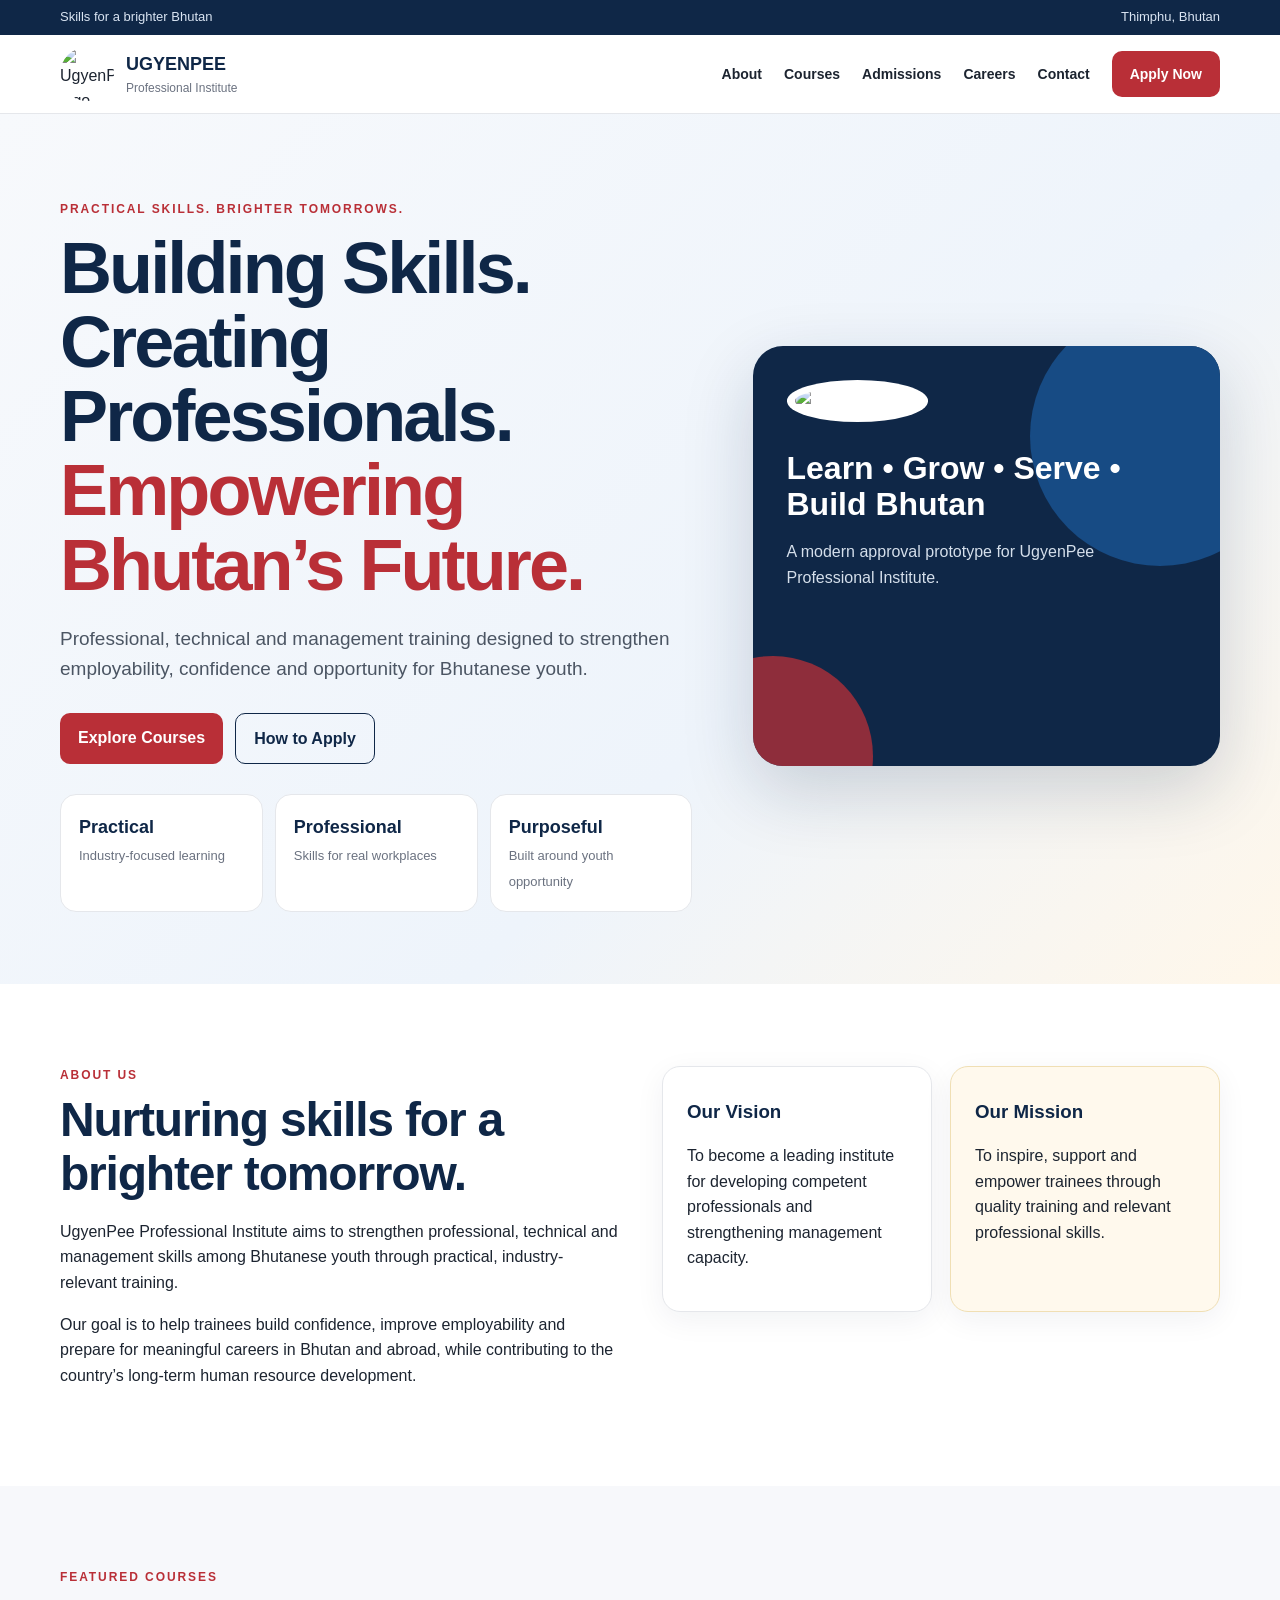
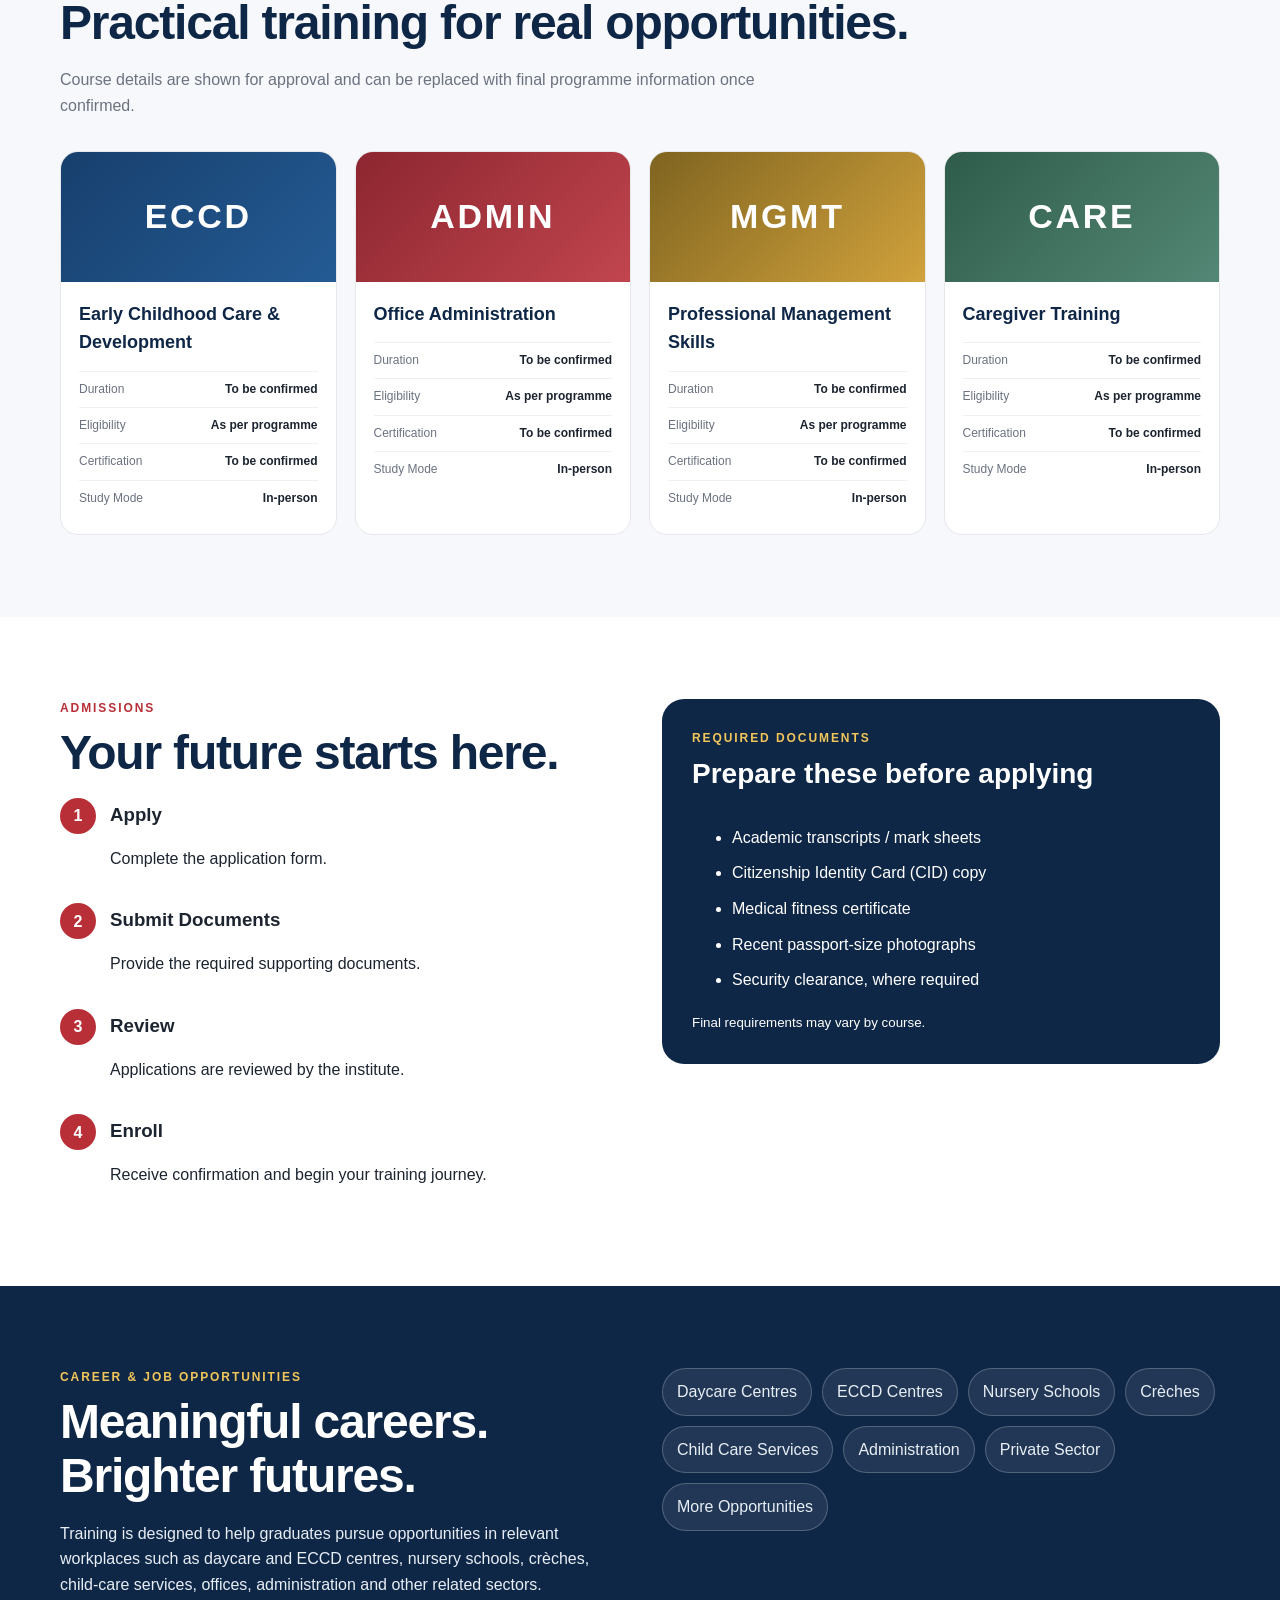
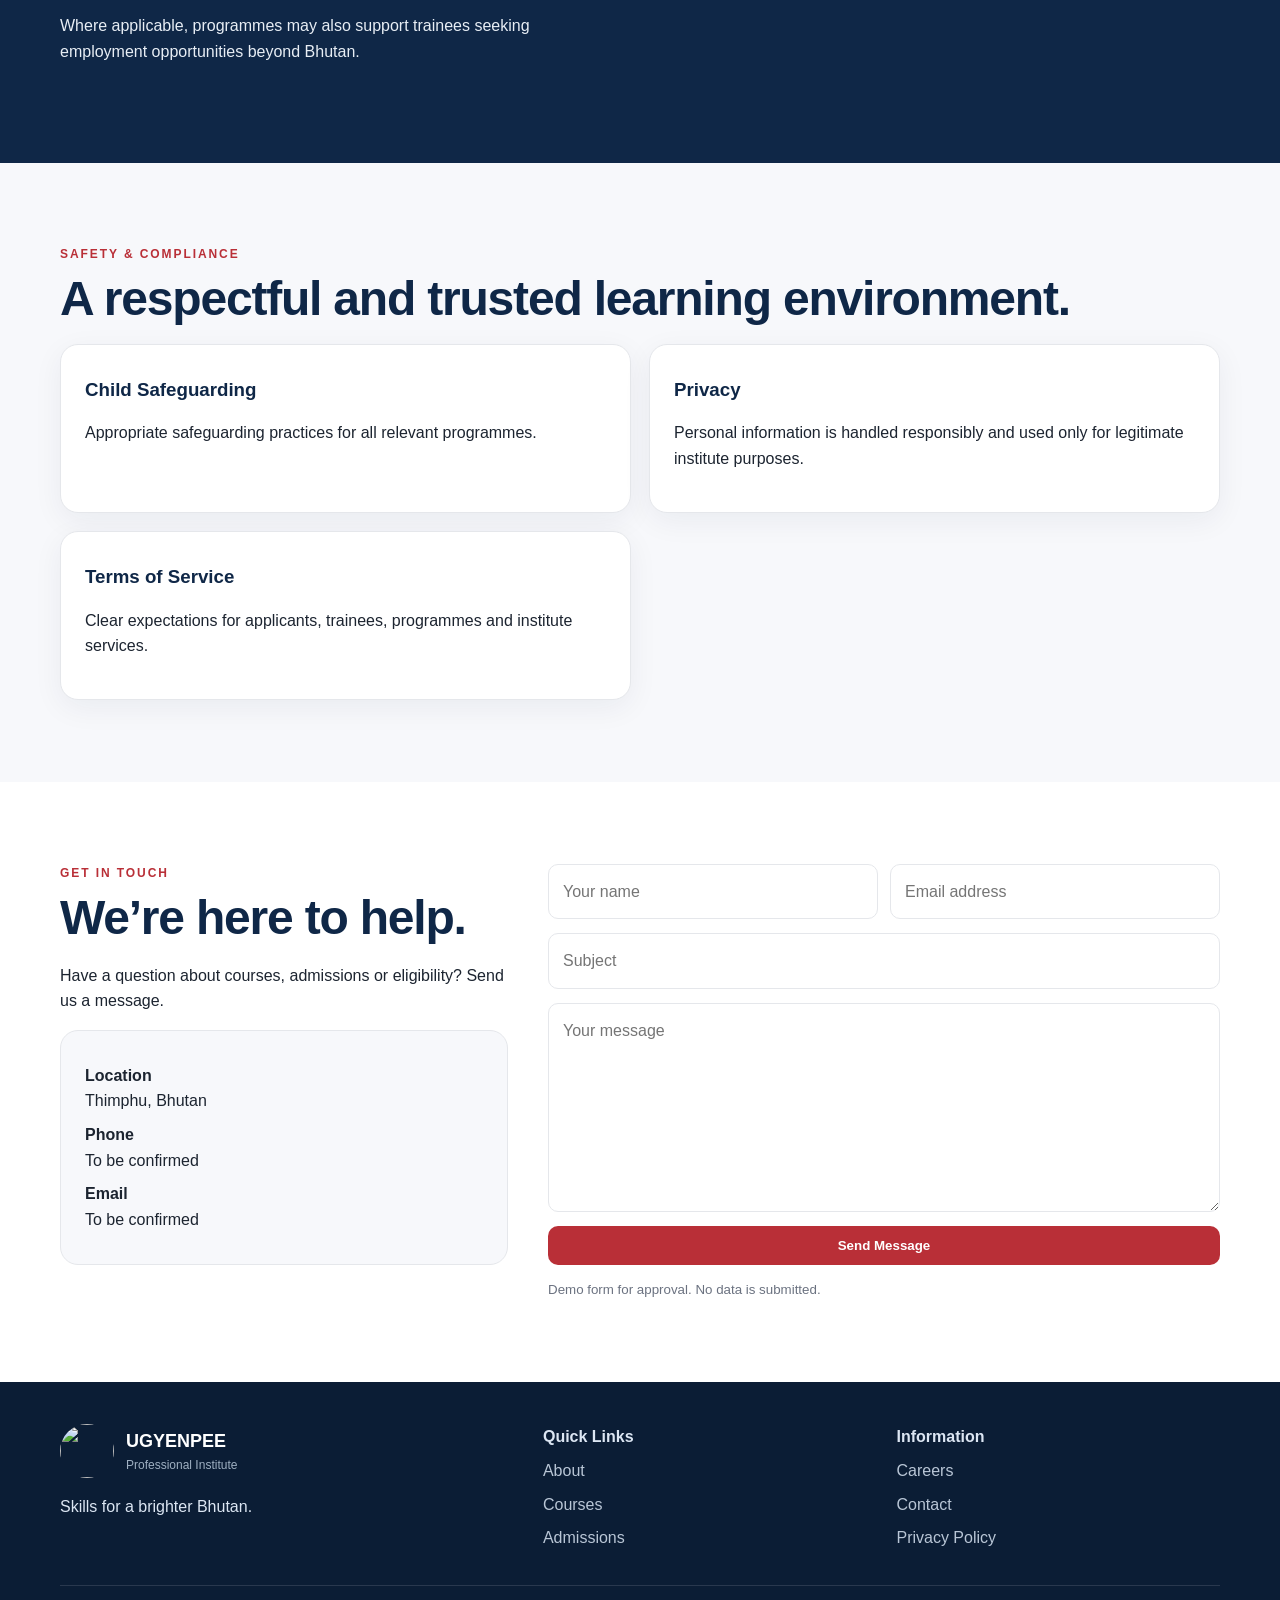
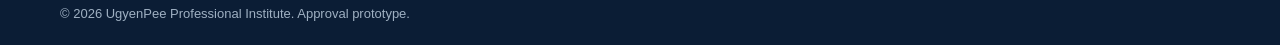
==== index.html @ 39ad92c1 "Add UgyenPee approval website" ====
<!doctype html><html lang="en"><head><meta charset="utf-8"><meta name="viewport" content="width=device-width,initial-scale=1"><title>UgyenPee Professional Institute</title><meta name="description" content="Professional, technical and management training for Bhutanese youth."><style>
:root{--navy:#0f2747;--blue:#174b84;--red:#b92f37;--gold:#d3a437;--ink:#1c2430;--muted:#6b7280;--bg:#f7f8fb;--line:#e5e7eb}
*{box-sizing:border-box}html{scroll-behavior:smooth}body{margin:0;font-family:Arial,Helvetica,sans-serif;color:var(--ink);background:white;line-height:1.6}a{text-decoration:none;color:inherit}.container{width:min(1160px,92%);margin:auto}
header{position:sticky;top:0;z-index:20;background:rgba(255,255,255,.96);backdrop-filter:blur(10px);border-bottom:1px solid var(--line)}.top{background:var(--navy);color:#d9e4f2;font-size:13px}.top .container{display:flex;justify-content:space-between;padding:7px 0}.nav{display:flex;align-items:center;justify-content:space-between;padding:12px 0}.brand{display:flex;align-items:center;gap:12px}.brand img{width:54px;height:54px;object-fit:contain;border-radius:50%}.brand strong{display:block;color:var(--navy);font-size:18px}.brand span{display:block;color:var(--muted);font-size:12px}.links{display:flex;gap:22px;align-items:center;font-weight:700;font-size:14px}.btn{display:inline-block;padding:12px 18px;border-radius:10px;font-weight:800}.btn.primary{background:var(--red);color:#fff}.btn.secondary{border:1px solid var(--navy);color:var(--navy)}
.hero{background:linear-gradient(135deg,#f7f9fc 0%,#eef4fb 62%,#fff7ea 100%);padding:86px 0 72px;overflow:hidden}.hero-grid{display:grid;grid-template-columns:1.15fr .85fr;gap:60px;align-items:center}.eyebrow{text-transform:uppercase;letter-spacing:.16em;font-size:12px;font-weight:900;color:var(--red)}h1{font-size:clamp(42px,6vw,72px);line-height:1.03;margin:12px 0 22px;color:var(--navy);letter-spacing:-.04em}h1 em{color:var(--red);font-style:normal}.lead{font-size:19px;color:#4b5563;max-width:720px}.actions{display:flex;gap:12px;margin-top:28px;flex-wrap:wrap}.hero-card{min-height:420px;background:var(--navy);border-radius:30px;padding:34px;color:white;position:relative;box-shadow:0 25px 70px rgba(15,39,71,.18);overflow:hidden}.hero-card:before,.hero-card:after{content:"";position:absolute;border-radius:50%}.hero-card:before{width:260px;height:260px;background:#174b84;right:-70px;top:-40px}.hero-card:after{width:200px;height:200px;background:#b92f37;left:-80px;bottom:-90px;opacity:.75}.hero-card .logo{position:relative;z-index:2;width:118px;height:118px;object-fit:contain;background:#fff;border-radius:50%;padding:8px}.hero-card h3{position:relative;z-index:2;font-size:32px;line-height:1.15;margin:28px 0 10px}.hero-card p{position:relative;z-index:2;color:#d5dfeb}.stats{display:grid;grid-template-columns:repeat(3,1fr);gap:12px;margin-top:30px}.stat{background:white;border:1px solid var(--line);padding:18px;border-radius:16px}.stat strong{display:block;color:var(--navy);font-size:18px}.stat span{color:var(--muted);font-size:13px}
.section{padding:82px 0}.tint{background:var(--bg)}.section h2{font-size:clamp(32px,4vw,48px);line-height:1.12;margin:8px 0 18px;color:var(--navy);letter-spacing:-.025em}.grid2{display:grid;grid-template-columns:1fr 1fr;gap:44px;align-items:start}.cards{display:grid;grid-template-columns:repeat(2,1fr);gap:18px}.card{background:#fff;border:1px solid var(--line);border-radius:18px;padding:24px;box-shadow:0 8px 30px rgba(15,39,71,.06)}.card h3{margin:6px 0 10px;color:var(--navy)}.warm{background:#fff9ed;border-color:#f0dfb4}
.course-grid{display:grid;grid-template-columns:repeat(4,1fr);gap:18px;margin-top:32px}.course{background:#fff;border:1px solid var(--line);border-radius:18px;overflow:hidden}.course .visual{height:130px;display:grid;place-items:center;background:linear-gradient(135deg,#173f6d,#245b94);color:#fff;font-size:34px;font-weight:900;letter-spacing:.08em}.course:nth-child(2) .visual{background:linear-gradient(135deg,#8c2630,#c1454e)}.course:nth-child(3) .visual{background:linear-gradient(135deg,#7f6420,#d1a23c)}.course:nth-child(4) .visual{background:linear-gradient(135deg,#2f5c4a,#548775)}.course .body{padding:18px}.course h3{margin:0 0 14px;color:var(--navy);font-size:18px}.course ul{list-style:none;padding:0;margin:0}.course li{display:flex;justify-content:space-between;gap:14px;padding:8px 0;border-top:1px solid #eef0f3;font-size:12px}.course li span{color:var(--muted)}.course li strong{text-align:right}
.steps{display:grid;gap:16px}.step{display:flex;gap:14px;align-items:flex-start}.step b{width:36px;height:36px;border-radius:50%;display:grid;place-items:center;background:var(--red);color:#fff}.step h3{margin:2px 0 2px}.doc{background:var(--navy);color:white;border-radius:22px;padding:30px}.doc h3{font-size:28px;margin-top:4px}.doc li{margin:10px 0}.careers{background:var(--navy);color:#e8eef5}.careers h2{color:#fff}.pills{display:flex;gap:10px;flex-wrap:wrap}.pill{padding:10px 14px;border:1px solid rgba(255,255,255,.22);border-radius:999px;background:rgba(255,255,255,.08)}
.contact{display:grid;grid-template-columns:.8fr 1.2fr;gap:40px}.contact-card{background:var(--bg);border:1px solid var(--line);border-radius:18px;padding:24px}.contact-card p{margin:8px 0}.form{display:grid;gap:14px}.form input,.form textarea{width:100%;padding:14px;border:1px solid var(--line);border-radius:10px;font:inherit}.form .row{display:grid;grid-template-columns:1fr 1fr;gap:12px}.form button{border:0;cursor:pointer}
footer{background:#0b1d35;color:#dce6f3;padding:42px 0 20px}.footer-grid{display:grid;grid-template-columns:1.4fr 1fr 1fr;gap:30px}.footer-grid a{display:block;color:#b9c6d6;margin:8px 0}.copy{border-top:1px solid rgba(255,255,255,.12);margin-top:26px;padding-top:18px;font-size:13px;color:#9fb0c2}
@media(max-width:900px){.links{display:none}.hero-grid,.grid2,.contact{grid-template-columns:1fr}.course-grid{grid-template-columns:repeat(2,1fr)}.hero{padding-top:52px}.hero-card{min-height:340px}.cards{grid-template-columns:1fr 1fr}}
@media(max-width:600px){.top .container{gap:10px;font-size:11px}.brand div{display:none}.course-grid,.cards,.stats,.form .row,.footer-grid{grid-template-columns:1fr}h1{font-size:44px}.section{padding:60px 0}}
</style></head><body>
<header><div class="top"><div class="container"><span>Skills for a brighter Bhutan</span><span>Thimphu, Bhutan</span></div></div><div class="container nav"><a class="brand" href="#home"><img src="[data-uri]" alt="UgyenPee logo"><div><strong>UGYENPEE</strong><span>Professional Institute</span></div></a><nav class="links"><a href="#about">About</a><a href="#courses">Courses</a><a href="#admissions">Admissions</a><a href="#careers">Careers</a><a href="#contact">Contact</a><a class="btn primary" href="#contact">Apply Now</a></nav></div></header>
<main>
<section class="hero" id="home"><div class="container hero-grid"><div><div class="eyebrow">Practical skills. Brighter tomorrows.</div><h1>Building Skills.<br>Creating Professionals.<br><em>Empowering Bhutan’s Future.</em></h1><p class="lead">Professional, technical and management training designed to strengthen employability, confidence and opportunity for Bhutanese youth.</p><div class="actions"><a class="btn primary" href="#courses">Explore Courses</a><a class="btn secondary" href="#admissions">How to Apply</a></div><div class="stats"><div class="stat"><strong>Practical</strong><span>Industry-focused learning</span></div><div class="stat"><strong>Professional</strong><span>Skills for real workplaces</span></div><div class="stat"><strong>Purposeful</strong><span>Built around youth opportunity</span></div></div></div><aside class="hero-card"><img class="logo" src="[data-uri]" alt="UgyenPee logo"><h3>Learn • Grow • Serve • Build Bhutan</h3><p>A modern approval prototype for UgyenPee Professional Institute.</p></aside></div></section>
<section class="section" id="about"><div class="container grid2"><div><div class="eyebrow">About us</div><h2>Nurturing skills for a brighter tomorrow.</h2><p>UgyenPee Professional Institute aims to strengthen professional, technical and management skills among Bhutanese youth through practical, industry-relevant training.</p><p>Our goal is to help trainees build confidence, improve employability and prepare for meaningful careers in Bhutan and abroad, while contributing to the country’s long-term human resource development.</p></div><div class="cards"><div class="card"><h3>Our Vision</h3><p>To become a leading institute for developing competent professionals and strengthening management capacity.</p></div><div class="card warm"><h3>Our Mission</h3><p>To inspire, support and empower trainees through quality training and relevant professional skills.</p></div></div></div></section>
<section class="section tint" id="courses"><div class="container"><div class="eyebrow">Featured courses</div><h2>Practical training for real opportunities.</h2><p style="color:var(--muted);max-width:760px">Course details are shown for approval and can be replaced with final programme information once confirmed.</p><div class="course-grid">
<div class="course"><div class="visual">ECCD</div><div class="body"><h3>Early Childhood Care & Development</h3><ul><li><span>Duration</span><strong>To be confirmed</strong></li><li><span>Eligibility</span><strong>As per programme</strong></li><li><span>Certification</span><strong>To be confirmed</strong></li><li><span>Study Mode</span><strong>In-person</strong></li></ul></div></div>
<div class="course"><div class="visual">ADMIN</div><div class="body"><h3>Office Administration</h3><ul><li><span>Duration</span><strong>To be confirmed</strong></li><li><span>Eligibility</span><strong>As per programme</strong></li><li><span>Certification</span><strong>To be confirmed</strong></li><li><span>Study Mode</span><strong>In-person</strong></li></ul></div></div>
<div class="course"><div class="visual">MGMT</div><div class="body"><h3>Professional Management Skills</h3><ul><li><span>Duration</span><strong>To be confirmed</strong></li><li><span>Eligibility</span><strong>As per programme</strong></li><li><span>Certification</span><strong>To be confirmed</strong></li><li><span>Study Mode</span><strong>In-person</strong></li></ul></div></div>
<div class="course"><div class="visual">CARE</div><div class="body"><h3>Caregiver Training</h3><ul><li><span>Duration</span><strong>To be confirmed</strong></li><li><span>Eligibility</span><strong>As per programme</strong></li><li><span>Certification</span><strong>To be confirmed</strong></li><li><span>Study Mode</span><strong>In-person</strong></li></ul></div></div>
</div></div></section>
<section class="section" id="admissions"><div class="container grid2"><div><div class="eyebrow">Admissions</div><h2>Your future starts here.</h2><div class="steps"><div class="step"><b>1</b><div><h3>Apply</h3><p>Complete the application form.</p></div></div><div class="step"><b>2</b><div><h3>Submit Documents</h3><p>Provide the required supporting documents.</p></div></div><div class="step"><b>3</b><div><h3>Review</h3><p>Applications are reviewed by the institute.</p></div></div><div class="step"><b>4</b><div><h3>Enroll</h3><p>Receive confirmation and begin your training journey.</p></div></div></div></div><aside class="doc"><div class="eyebrow" style="color:#f2c658">Required documents</div><h3>Prepare these before applying</h3><ul><li>Academic transcripts / mark sheets</li><li>Citizenship Identity Card (CID) copy</li><li>Medical fitness certificate</li><li>Recent passport-size photographs</li><li>Security clearance, where required</li></ul><small>Final requirements may vary by course.</small></aside></div></section>
<section class="section careers" id="careers"><div class="container grid2"><div><div class="eyebrow" style="color:#f2c658">Career & job opportunities</div><h2>Meaningful careers. Brighter futures.</h2><p>Training is designed to help graduates pursue opportunities in relevant workplaces such as daycare and ECCD centres, nursery schools, crèches, child-care services, offices, administration and other related sectors.</p><p>Where applicable, programmes may also support trainees seeking employment opportunities beyond Bhutan.</p></div><div class="pills"><span class="pill">Daycare Centres</span><span class="pill">ECCD Centres</span><span class="pill">Nursery Schools</span><span class="pill">Crèches</span><span class="pill">Child Care Services</span><span class="pill">Administration</span><span class="pill">Private Sector</span><span class="pill">More Opportunities</span></div></div></section>
<section class="section tint"><div class="container"><div class="eyebrow">Safety & compliance</div><h2>A respectful and trusted learning environment.</h2><div class="cards"><div class="card"><h3>Child Safeguarding</h3><p>Appropriate safeguarding practices for all relevant programmes.</p></div><div class="card"><h3>Privacy</h3><p>Personal information is handled responsibly and used only for legitimate institute purposes.</p></div><div class="card"><h3>Terms of Service</h3><p>Clear expectations for applicants, trainees, programmes and institute services.</p></div></div></div></section>
<section class="section" id="contact"><div class="container contact"><div><div class="eyebrow">Get in touch</div><h2>We’re here to help.</h2><p>Have a question about courses, admissions or eligibility? Send us a message.</p><div class="contact-card"><p><strong>Location</strong><br>Thimphu, Bhutan</p><p><strong>Phone</strong><br>To be confirmed</p><p><strong>Email</strong><br>To be confirmed</p></div></div><form class="form" onsubmit="event.preventDefault();alert('Demo form only — final submission setup will be added after approval.')"><div class="row"><input required placeholder="Your name"><input required type="email" placeholder="Email address"></div><input placeholder="Subject"><textarea rows="7" placeholder="Your message"></textarea><button class="btn primary" type="submit">Send Message</button><small style="color:var(--muted)">Demo form for approval. No data is submitted.</small></form></div></section>
</main>
<footer><div class="container footer-grid"><div><div class="brand"><img src="[data-uri]" alt=""><div><strong style="color:white">UGYENPEE</strong><span style="color:#9fb0c2">Professional Institute</span></div></div><p>Skills for a brighter Bhutan.</p></div><div><strong>Quick Links</strong><a href="#about">About</a><a href="#courses">Courses</a><a href="#admissions">Admissions</a></div><div><strong>Information</strong><a href="#careers">Careers</a><a href="#contact">Contact</a><a href="#">Privacy Policy</a></div></div><div class="container copy">© 2026 UgyenPee Professional Institute. Approval prototype.</div></footer>
</body></html>
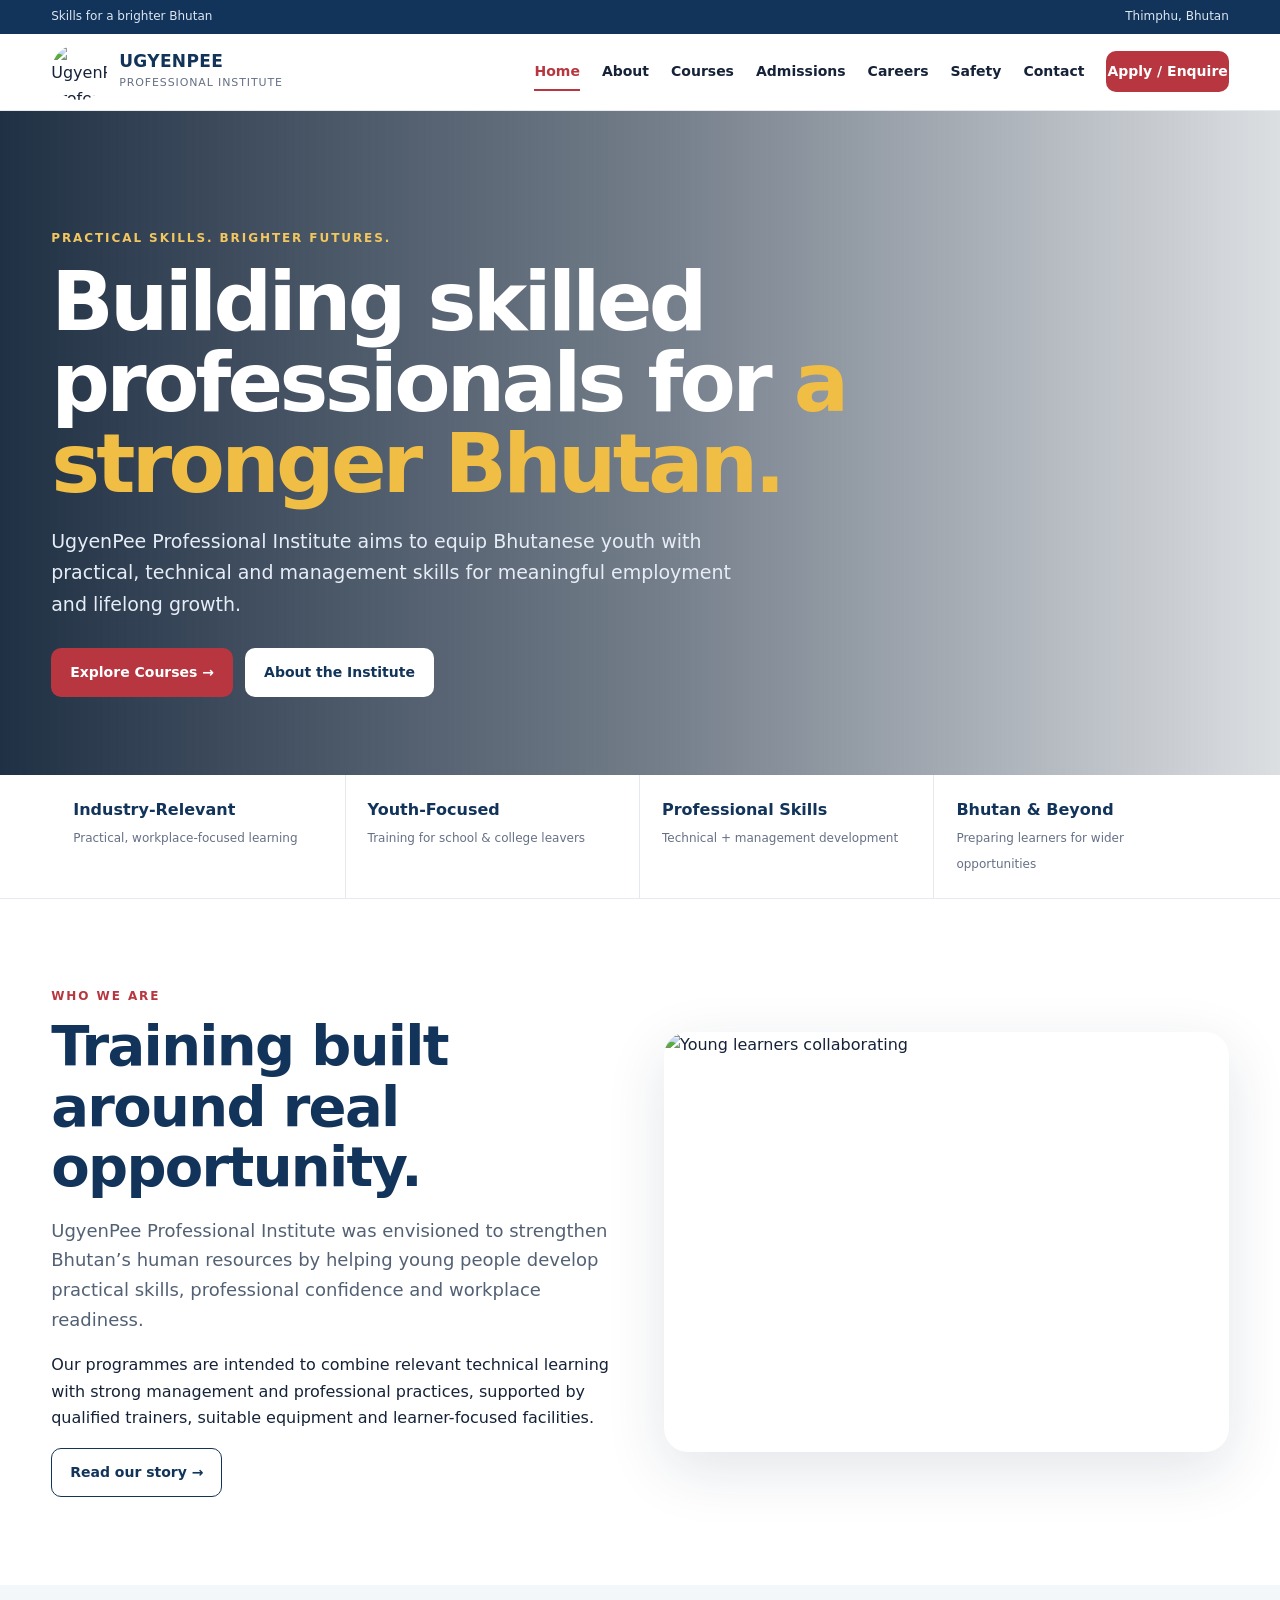
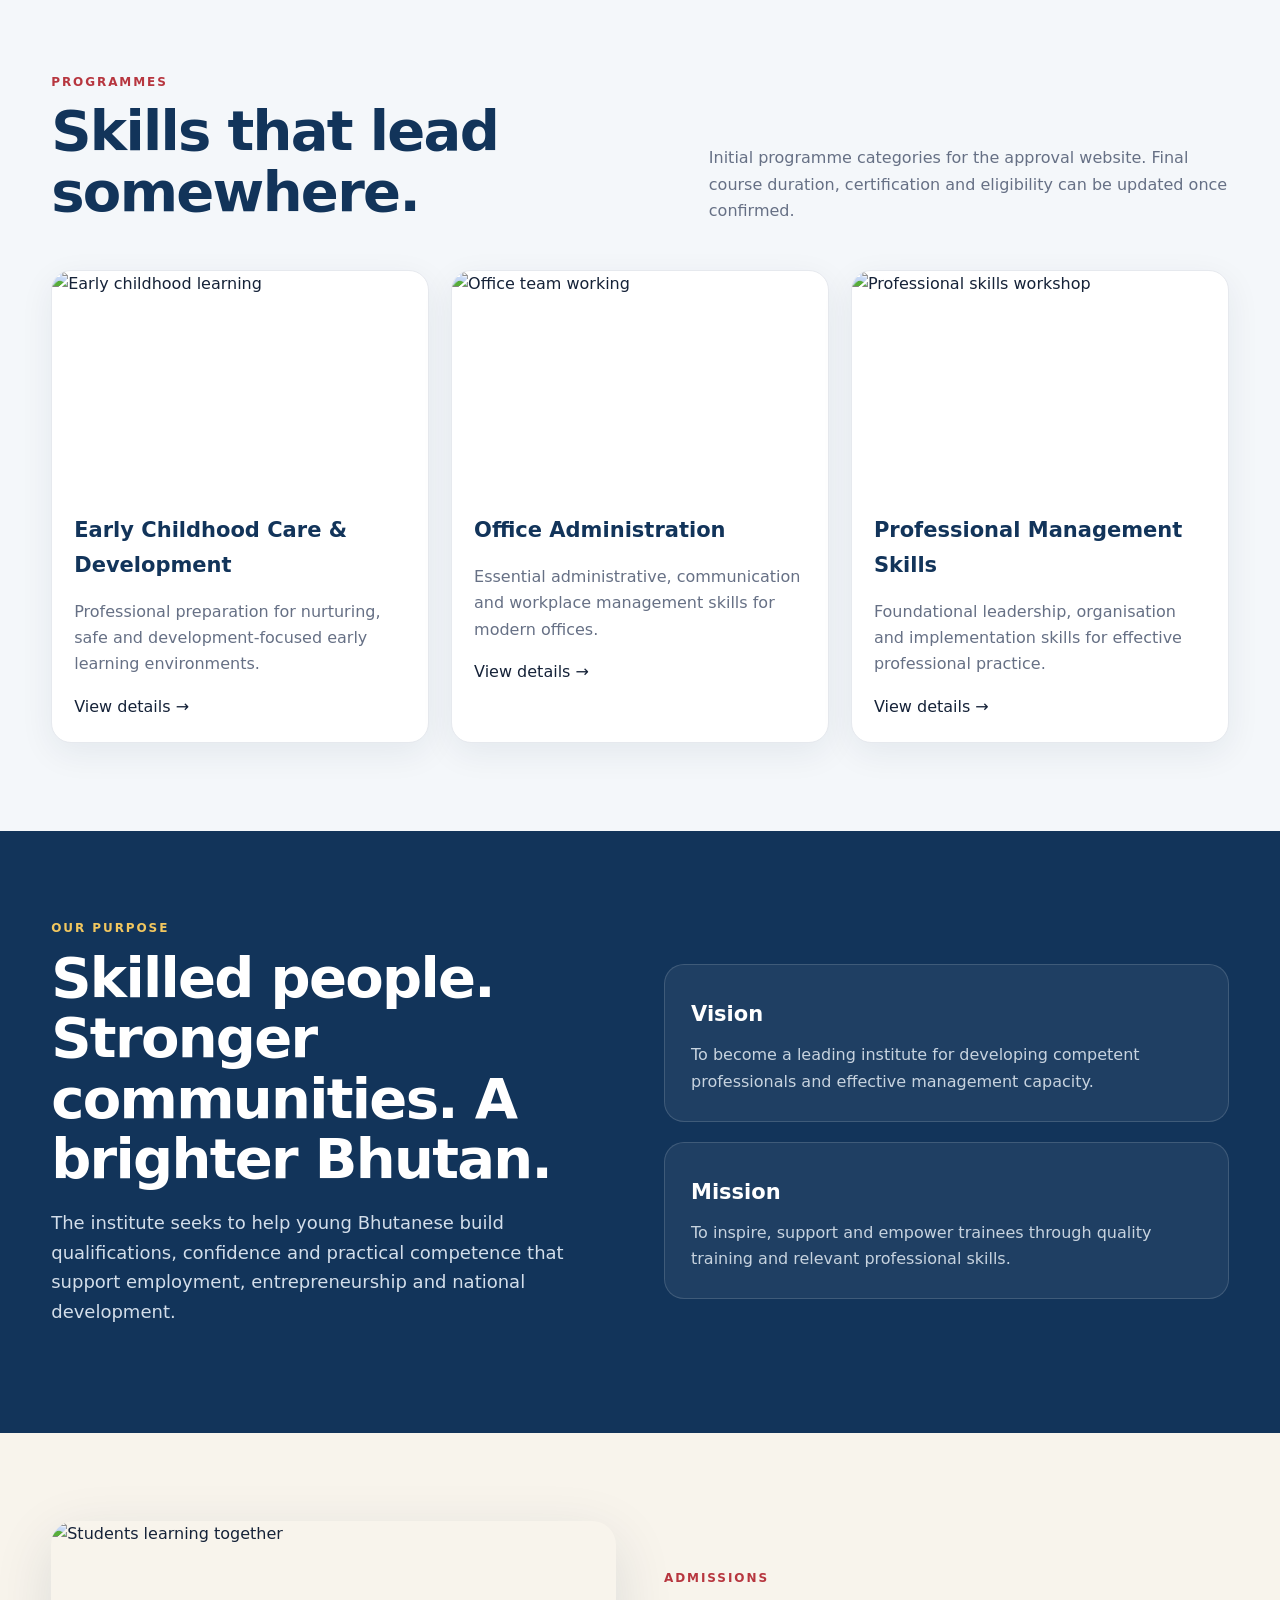
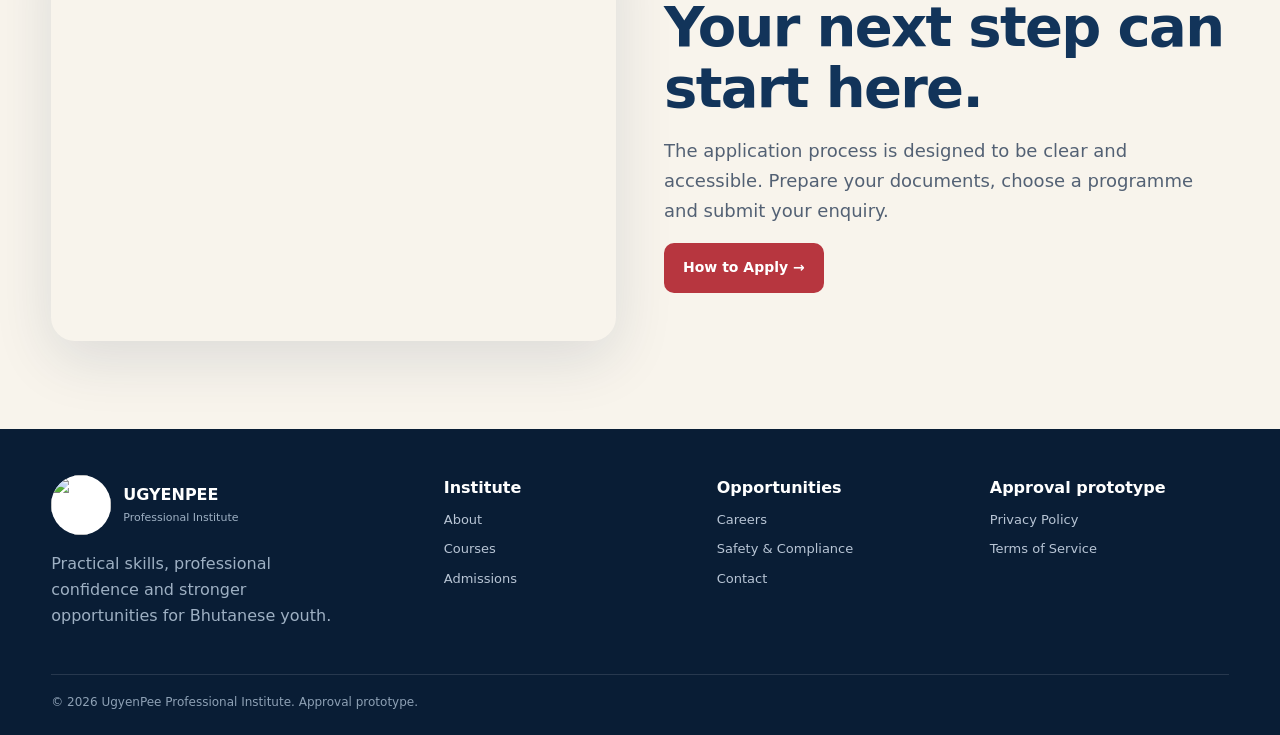
==== commit e611559f: "Redesign UgyenPee as modern multi-page responsive site" ====
--- a/index.html
+++ b/index.html
@@ -1,30 +1,11 @@
-<!doctype html><html lang="en"><head><meta charset="utf-8"><meta name="viewport" content="width=device-width,initial-scale=1"><title>UgyenPee Professional Institute</title><meta name="description" content="Professional, technical and management training for Bhutanese youth."><style>
-:root{--navy:#0f2747;--blue:#174b84;--red:#b92f37;--gold:#d3a437;--ink:#1c2430;--muted:#6b7280;--bg:#f7f8fb;--line:#e5e7eb}
-*{box-sizing:border-box}html{scroll-behavior:smooth}body{margin:0;font-family:Arial,Helvetica,sans-serif;color:var(--ink);background:white;line-height:1.6}a{text-decoration:none;color:inherit}.container{width:min(1160px,92%);margin:auto}
-header{position:sticky;top:0;z-index:20;background:rgba(255,255,255,.96);backdrop-filter:blur(10px);border-bottom:1px solid var(--line)}.top{background:var(--navy);color:#d9e4f2;font-size:13px}.top .container{display:flex;justify-content:space-between;padding:7px 0}.nav{display:flex;align-items:center;justify-content:space-between;padding:12px 0}.brand{display:flex;align-items:center;gap:12px}.brand img{width:54px;height:54px;object-fit:contain;border-radius:50%}.brand strong{display:block;color:var(--navy);font-size:18px}.brand span{display:block;color:var(--muted);font-size:12px}.links{display:flex;gap:22px;align-items:center;font-weight:700;font-size:14px}.btn{display:inline-block;padding:12px 18px;border-radius:10px;font-weight:800}.btn.primary{background:var(--red);color:#fff}.btn.secondary{border:1px solid var(--navy);color:var(--navy)}
-.hero{background:linear-gradient(135deg,#f7f9fc 0%,#eef4fb 62%,#fff7ea 100%);padding:86px 0 72px;overflow:hidden}.hero-grid{display:grid;grid-template-columns:1.15fr .85fr;gap:60px;align-items:center}.eyebrow{text-transform:uppercase;letter-spacing:.16em;font-size:12px;font-weight:900;color:var(--red)}h1{font-size:clamp(42px,6vw,72px);line-height:1.03;margin:12px 0 22px;color:var(--navy);letter-spacing:-.04em}h1 em{color:var(--red);font-style:normal}.lead{font-size:19px;color:#4b5563;max-width:720px}.actions{display:flex;gap:12px;margin-top:28px;flex-wrap:wrap}.hero-card{min-height:420px;background:var(--navy);border-radius:30px;padding:34px;color:white;position:relative;box-shadow:0 25px 70px rgba(15,39,71,.18);overflow:hidden}.hero-card:before,.hero-card:after{content:"";position:absolute;border-radius:50%}.hero-card:before{width:260px;height:260px;background:#174b84;right:-70px;top:-40px}.hero-card:after{width:200px;height:200px;background:#b92f37;left:-80px;bottom:-90px;opacity:.75}.hero-card .logo{position:relative;z-index:2;width:118px;height:118px;object-fit:contain;background:#fff;border-radius:50%;padding:8px}.hero-card h3{position:relative;z-index:2;font-size:32px;line-height:1.15;margin:28px 0 10px}.hero-card p{position:relative;z-index:2;color:#d5dfeb}.stats{display:grid;grid-template-columns:repeat(3,1fr);gap:12px;margin-top:30px}.stat{background:white;border:1px solid var(--line);padding:18px;border-radius:16px}.stat strong{display:block;color:var(--navy);font-size:18px}.stat span{color:var(--muted);font-size:13px}
-.section{padding:82px 0}.tint{background:var(--bg)}.section h2{font-size:clamp(32px,4vw,48px);line-height:1.12;margin:8px 0 18px;color:var(--navy);letter-spacing:-.025em}.grid2{display:grid;grid-template-columns:1fr 1fr;gap:44px;align-items:start}.cards{display:grid;grid-template-columns:repeat(2,1fr);gap:18px}.card{background:#fff;border:1px solid var(--line);border-radius:18px;padding:24px;box-shadow:0 8px 30px rgba(15,39,71,.06)}.card h3{margin:6px 0 10px;color:var(--navy)}.warm{background:#fff9ed;border-color:#f0dfb4}
-.course-grid{display:grid;grid-template-columns:repeat(4,1fr);gap:18px;margin-top:32px}.course{background:#fff;border:1px solid var(--line);border-radius:18px;overflow:hidden}.course .visual{height:130px;display:grid;place-items:center;background:linear-gradient(135deg,#173f6d,#245b94);color:#fff;font-size:34px;font-weight:900;letter-spacing:.08em}.course:nth-child(2) .visual{background:linear-gradient(135deg,#8c2630,#c1454e)}.course:nth-child(3) .visual{background:linear-gradient(135deg,#7f6420,#d1a23c)}.course:nth-child(4) .visual{background:linear-gradient(135deg,#2f5c4a,#548775)}.course .body{padding:18px}.course h3{margin:0 0 14px;color:var(--navy);font-size:18px}.course ul{list-style:none;padding:0;margin:0}.course li{display:flex;justify-content:space-between;gap:14px;padding:8px 0;border-top:1px solid #eef0f3;font-size:12px}.course li span{color:var(--muted)}.course li strong{text-align:right}
-.steps{display:grid;gap:16px}.step{display:flex;gap:14px;align-items:flex-start}.step b{width:36px;height:36px;border-radius:50%;display:grid;place-items:center;background:var(--red);color:#fff}.step h3{margin:2px 0 2px}.doc{background:var(--navy);color:white;border-radius:22px;padding:30px}.doc h3{font-size:28px;margin-top:4px}.doc li{margin:10px 0}.careers{background:var(--navy);color:#e8eef5}.careers h2{color:#fff}.pills{display:flex;gap:10px;flex-wrap:wrap}.pill{padding:10px 14px;border:1px solid rgba(255,255,255,.22);border-radius:999px;background:rgba(255,255,255,.08)}
-.contact{display:grid;grid-template-columns:.8fr 1.2fr;gap:40px}.contact-card{background:var(--bg);border:1px solid var(--line);border-radius:18px;padding:24px}.contact-card p{margin:8px 0}.form{display:grid;gap:14px}.form input,.form textarea{width:100%;padding:14px;border:1px solid var(--line);border-radius:10px;font:inherit}.form .row{display:grid;grid-template-columns:1fr 1fr;gap:12px}.form button{border:0;cursor:pointer}
-footer{background:#0b1d35;color:#dce6f3;padding:42px 0 20px}.footer-grid{display:grid;grid-template-columns:1.4fr 1fr 1fr;gap:30px}.footer-grid a{display:block;color:#b9c6d6;margin:8px 0}.copy{border-top:1px solid rgba(255,255,255,.12);margin-top:26px;padding-top:18px;font-size:13px;color:#9fb0c2}
-@media(max-width:900px){.links{display:none}.hero-grid,.grid2,.contact{grid-template-columns:1fr}.course-grid{grid-template-columns:repeat(2,1fr)}.hero{padding-top:52px}.hero-card{min-height:340px}.cards{grid-template-columns:1fr 1fr}}
-@media(max-width:600px){.top .container{gap:10px;font-size:11px}.brand div{display:none}.course-grid,.cards,.stats,.form .row,.footer-grid{grid-template-columns:1fr}h1{font-size:44px}.section{padding:60px 0}}
-</style></head><body>
-<header><div class="top"><div class="container"><span>Skills for a brighter Bhutan</span><span>Thimphu, Bhutan</span></div></div><div class="container nav"><a class="brand" href="#home"><img src="[data-uri]" alt="UgyenPee logo"><div><strong>UGYENPEE</strong><span>Professional Institute</span></div></a><nav class="links"><a href="#about">About</a><a href="#courses">Courses</a><a href="#admissions">Admissions</a><a href="#careers">Careers</a><a href="#contact">Contact</a><a class="btn primary" href="#contact">Apply Now</a></nav></div></header>
-<main>
-<section class="hero" id="home"><div class="container hero-grid"><div><div class="eyebrow">Practical skills. Brighter tomorrows.</div><h1>Building Skills.<br>Creating Professionals.<br><em>Empowering Bhutan’s Future.</em></h1><p class="lead">Professional, technical and management training designed to strengthen employability, confidence and opportunity for Bhutanese youth.</p><div class="actions"><a class="btn primary" href="#courses">Explore Courses</a><a class="btn secondary" href="#admissions">How to Apply</a></div><div class="stats"><div class="stat"><strong>Practical</strong><span>Industry-focused learning</span></div><div class="stat"><strong>Professional</strong><span>Skills for real workplaces</span></div><div class="stat"><strong>Purposeful</strong><span>Built around youth opportunity</span></div></div></div><aside class="hero-card"><img class="logo" src="[data-uri]" alt="UgyenPee logo"><h3>Learn • Grow • Serve • Build Bhutan</h3><p>A modern approval prototype for UgyenPee Professional Institute.</p></aside></div></section>
-<section class="section" id="about"><div class="container grid2"><div><div class="eyebrow">About us</div><h2>Nurturing skills for a brighter tomorrow.</h2><p>UgyenPee Professional Institute aims to strengthen professional, technical and management skills among Bhutanese youth through practical, industry-relevant training.</p><p>Our goal is to help trainees build confidence, improve employability and prepare for meaningful careers in Bhutan and abroad, while contributing to the country’s long-term human resource development.</p></div><div class="cards"><div class="card"><h3>Our Vision</h3><p>To become a leading institute for developing competent professionals and strengthening management capacity.</p></div><div class="card warm"><h3>Our Mission</h3><p>To inspire, support and empower trainees through quality training and relevant professional skills.</p></div></div></div></section>
-<section class="section tint" id="courses"><div class="container"><div class="eyebrow">Featured courses</div><h2>Practical training for real opportunities.</h2><p style="color:var(--muted);max-width:760px">Course details are shown for approval and can be replaced with final programme information once confirmed.</p><div class="course-grid">
-<div class="course"><div class="visual">ECCD</div><div class="body"><h3>Early Childhood Care & Development</h3><ul><li><span>Duration</span><strong>To be confirmed</strong></li><li><span>Eligibility</span><strong>As per programme</strong></li><li><span>Certification</span><strong>To be confirmed</strong></li><li><span>Study Mode</span><strong>In-person</strong></li></ul></div></div>
-<div class="course"><div class="visual">ADMIN</div><div class="body"><h3>Office Administration</h3><ul><li><span>Duration</span><strong>To be confirmed</strong></li><li><span>Eligibility</span><strong>As per programme</strong></li><li><span>Certification</span><strong>To be confirmed</strong></li><li><span>Study Mode</span><strong>In-person</strong></li></ul></div></div>
-<div class="course"><div class="visual">MGMT</div><div class="body"><h3>Professional Management Skills</h3><ul><li><span>Duration</span><strong>To be confirmed</strong></li><li><span>Eligibility</span><strong>As per programme</strong></li><li><span>Certification</span><strong>To be confirmed</strong></li><li><span>Study Mode</span><strong>In-person</strong></li></ul></div></div>
-<div class="course"><div class="visual">CARE</div><div class="body"><h3>Caregiver Training</h3><ul><li><span>Duration</span><strong>To be confirmed</strong></li><li><span>Eligibility</span><strong>As per programme</strong></li><li><span>Certification</span><strong>To be confirmed</strong></li><li><span>Study Mode</span><strong>In-person</strong></li></ul></div></div>
+<!doctype html><html lang="en"><head><meta charset="utf-8"><meta name="viewport" content="width=device-width,initial-scale=1"><meta name="description" content="UgyenPee Professional Institute — Home"><title>Home | UgyenPee Professional Institute</title><link rel="stylesheet" href="styles.css"></head><body><div class="topbar"><div class="container"><span>Skills for a brighter Bhutan</span><span>Thimphu, Bhutan</span></div></div><header class="site-header"><div class="container nav"><a class="brand" href="index.html"><img src="[data-uri]" alt="UgyenPee Professional Institute logo"><div class="brand-copy"><strong>UGYENPEE</strong><span>Professional Institute</span></div></a><button class="menu-btn" aria-label="Menu" aria-expanded="false">☰</button><nav class="navlinks"><a class="active" href="index.html">Home</a><a class="" href="about.html">About</a><a class="" href="courses.html">Courses</a><a class="" href="admissions.html">Admissions</a><a class="" href="careers.html">Careers</a><a class="" href="safety.html">Safety</a><a class="" href="contact.html">Contact</a><a class="btn btn-primary" href="contact.html">Apply / Enquire</a></nav></div></header><main>
+<section class="hero"><div class="container"><div class="eyebrow">Practical skills. Brighter futures.</div><h1>Building skilled professionals for <em>a stronger Bhutan.</em></h1><p>UgyenPee Professional Institute aims to equip Bhutanese youth with practical, technical and management skills for meaningful employment and lifelong growth.</p><div class="hero-actions"><a class="btn btn-primary" href="courses.html">Explore Courses →</a><a class="btn btn-light" href="about.html">About the Institute</a></div></div></section>
+<section class="trust-strip"><div class="container trust-grid"><div class="trust-item"><strong>Industry-Relevant</strong><span>Practical, workplace-focused learning</span></div><div class="trust-item"><strong>Youth-Focused</strong><span>Training for school & college leavers</span></div><div class="trust-item"><strong>Professional Skills</strong><span>Technical + management development</span></div><div class="trust-item"><strong>Bhutan & Beyond</strong><span>Preparing learners for wider opportunities</span></div></div></section>
+<section class="section"><div class="container grid-2"><div><div class="eyebrow">Who we are</div><h2>Training built around real opportunity.</h2><p class="lead">UgyenPee Professional Institute was envisioned to strengthen Bhutan’s human resources by helping young people develop practical skills, professional confidence and workplace readiness.</p><p>Our programmes are intended to combine relevant technical learning with strong management and professional practices, supported by qualified trainers, suitable equipment and learner-focused facilities.</p><a class="btn btn-outline" href="about.html">Read our story →</a></div><div class="image-card"><img src="https://images.unsplash.com/photo-1529390079861-591de354faf5?auto=format&fit=crop&w=1200&q=85" alt="Young learners collaborating"></div></div></section>
+<section class="section section-alt"><div class="container"><div class="section-head"><div><div class="eyebrow">Programmes</div><h2>Skills that lead somewhere.</h2></div><p>Initial programme categories for the approval website. Final course duration, certification and eligibility can be updated once confirmed.</p></div><div class="course-grid">
+<article class="course-card"><img src="https://images.unsplash.com/photo-1503454537195-1dcabb73ffb9?auto=format&fit=crop&w=900&q=85" alt="Early childhood learning"><div class="course-body"><h3>Early Childhood Care & Development</h3><p>Professional preparation for nurturing, safe and development-focused early learning environments.</p><a href="courses.html">View details →</a></div></article>
+<article class="course-card"><img src="https://images.unsplash.com/photo-1556761175-b413da4baf72?auto=format&fit=crop&w=900&q=85" alt="Office team working"><div class="course-body"><h3>Office Administration</h3><p>Essential administrative, communication and workplace management skills for modern offices.</p><a href="courses.html">View details →</a></div></article>
+<article class="course-card"><img src="https://images.unsplash.com/photo-1552664730-d307ca884978?auto=format&fit=crop&w=900&q=85" alt="Professional skills workshop"><div class="course-body"><h3>Professional Management Skills</h3><p>Foundational leadership, organisation and implementation skills for effective professional practice.</p><a href="courses.html">View details →</a></div></article>
 </div></div></section>
-<section class="section" id="admissions"><div class="container grid2"><div><div class="eyebrow">Admissions</div><h2>Your future starts here.</h2><div class="steps"><div class="step"><b>1</b><div><h3>Apply</h3><p>Complete the application form.</p></div></div><div class="step"><b>2</b><div><h3>Submit Documents</h3><p>Provide the required supporting documents.</p></div></div><div class="step"><b>3</b><div><h3>Review</h3><p>Applications are reviewed by the institute.</p></div></div><div class="step"><b>4</b><div><h3>Enroll</h3><p>Receive confirmation and begin your training journey.</p></div></div></div></div><aside class="doc"><div class="eyebrow" style="color:#f2c658">Required documents</div><h3>Prepare these before applying</h3><ul><li>Academic transcripts / mark sheets</li><li>Citizenship Identity Card (CID) copy</li><li>Medical fitness certificate</li><li>Recent passport-size photographs</li><li>Security clearance, where required</li></ul><small>Final requirements may vary by course.</small></aside></div></section>
-<section class="section careers" id="careers"><div class="container grid2"><div><div class="eyebrow" style="color:#f2c658">Career & job opportunities</div><h2>Meaningful careers. Brighter futures.</h2><p>Training is designed to help graduates pursue opportunities in relevant workplaces such as daycare and ECCD centres, nursery schools, crèches, child-care services, offices, administration and other related sectors.</p><p>Where applicable, programmes may also support trainees seeking employment opportunities beyond Bhutan.</p></div><div class="pills"><span class="pill">Daycare Centres</span><span class="pill">ECCD Centres</span><span class="pill">Nursery Schools</span><span class="pill">Crèches</span><span class="pill">Child Care Services</span><span class="pill">Administration</span><span class="pill">Private Sector</span><span class="pill">More Opportunities</span></div></div></section>
-<section class="section tint"><div class="container"><div class="eyebrow">Safety & compliance</div><h2>A respectful and trusted learning environment.</h2><div class="cards"><div class="card"><h3>Child Safeguarding</h3><p>Appropriate safeguarding practices for all relevant programmes.</p></div><div class="card"><h3>Privacy</h3><p>Personal information is handled responsibly and used only for legitimate institute purposes.</p></div><div class="card"><h3>Terms of Service</h3><p>Clear expectations for applicants, trainees, programmes and institute services.</p></div></div></div></section>
-<section class="section" id="contact"><div class="container contact"><div><div class="eyebrow">Get in touch</div><h2>We’re here to help.</h2><p>Have a question about courses, admissions or eligibility? Send us a message.</p><div class="contact-card"><p><strong>Location</strong><br>Thimphu, Bhutan</p><p><strong>Phone</strong><br>To be confirmed</p><p><strong>Email</strong><br>To be confirmed</p></div></div><form class="form" onsubmit="event.preventDefault();alert('Demo form only — final submission setup will be added after approval.')"><div class="row"><input required placeholder="Your name"><input required type="email" placeholder="Email address"></div><input placeholder="Subject"><textarea rows="7" placeholder="Your message"></textarea><button class="btn primary" type="submit">Send Message</button><small style="color:var(--muted)">Demo form for approval. No data is submitted.</small></form></div></section>
-</main>
-<footer><div class="container footer-grid"><div><div class="brand"><img src="[data-uri]" alt=""><div><strong style="color:white">UGYENPEE</strong><span style="color:#9fb0c2">Professional Institute</span></div></div><p>Skills for a brighter Bhutan.</p></div><div><strong>Quick Links</strong><a href="#about">About</a><a href="#courses">Courses</a><a href="#admissions">Admissions</a></div><div><strong>Information</strong><a href="#careers">Careers</a><a href="#contact">Contact</a><a href="#">Privacy Policy</a></div></div><div class="container copy">© 2026 UgyenPee Professional Institute. Approval prototype.</div></footer>
-</body></html>+<section class="section feature-band"><div class="container grid-2"><div><div class="eyebrow">Our purpose</div><h2>Skilled people. Stronger communities. A brighter Bhutan.</h2><p class="lead" style="color:#d3deea">The institute seeks to help young Bhutanese build qualifications, confidence and practical competence that support employment, entrepreneurship and national development.</p></div><div class="cards-3" style="grid-template-columns:1fr"><div class="card"><h3>Vision</h3><p>To become a leading institute for developing competent professionals and effective management capacity.</p></div><div class="card"><h3>Mission</h3><p>To inspire, support and empower trainees through quality training and relevant professional skills.</p></div></div></div></section>
+<section class="section section-cream"><div class="container grid-2"><div class="image-card"><img src="https://images.unsplash.com/photo-1523580846011-d3a5bc25702b?auto=format&fit=crop&w=1200&q=85" alt="Students learning together"></div><div><div class="eyebrow">Admissions</div><h2>Your next step can start here.</h2><p class="lead">The application process is designed to be clear and accessible. Prepare your documents, choose a programme and submit your enquiry.</p><a class="btn btn-primary" href="admissions.html">How to Apply →</a></div></div></section></main><footer><div class="container footer-grid"><div><div class="footer-brand"><img src="[data-uri]" alt=""><div><strong>UGYENPEE</strong><span>Professional Institute</span></div></div><p style="color:#9eb0c3;max-width:300px">Practical skills, professional confidence and stronger opportunities for Bhutanese youth.</p></div><div class="footer-col"><strong>Institute</strong><a href="about.html">About</a><a href="courses.html">Courses</a><a href="admissions.html">Admissions</a></div><div class="footer-col"><strong>Opportunities</strong><a href="careers.html">Careers</a><a href="safety.html">Safety & Compliance</a><a href="contact.html">Contact</a></div><div class="footer-col"><strong>Approval prototype</strong><a href="#">Privacy Policy</a><a href="#">Terms of Service</a></div></div><div class="container copyright">© <span data-year></span> UgyenPee Professional Institute. Approval prototype.</div></footer><script src="script.js"></script></body></html>
--- a/styles.css
+++ b/styles.css
@@ -0,0 +1,21 @@
+
+:root{--ink:#152238;--navy:#12345a;--blue:#255f96;--red:#b7363f;--gold:#d2a13e;--cream:#f8f4ec;--mist:#f4f7fa;--line:#e6e9ee;--muted:#667085;--white:#fff;--shadow:0 18px 60px rgba(15,42,72,.12)}
+*{box-sizing:border-box}html{scroll-behavior:smooth}body{margin:0;font-family:Inter,ui-sans-serif,system-ui,-apple-system,BlinkMacSystemFont,"Segoe UI",sans-serif;color:var(--ink);background:#fff;line-height:1.65}img{max-width:100%;display:block}a{text-decoration:none;color:inherit}.container{width:min(1180px,92%);margin:auto}
+.topbar{background:var(--navy);color:#dce6f1;font-size:12px}.topbar .container{display:flex;justify-content:space-between;gap:20px;padding:7px 0}.site-header{position:sticky;top:0;z-index:50;background:rgba(255,255,255,.96);backdrop-filter:blur(14px);border-bottom:1px solid var(--line)}.nav{display:flex;justify-content:space-between;align-items:center;min-height:76px}.brand{display:flex;align-items:center;gap:12px}.brand img{width:56px;height:56px;object-fit:contain;border-radius:50%;background:#fff}.brand-copy strong{display:block;color:var(--navy);font-size:17px;line-height:1.1;letter-spacing:.02em}.brand-copy span{display:block;color:var(--muted);font-size:11px;margin-top:3px;text-transform:uppercase;letter-spacing:.08em}.navlinks{display:flex;align-items:center;gap:22px;font-size:14px;font-weight:700}.navlinks a{padding:8px 0;position:relative}.navlinks a.active,.navlinks a:hover{color:var(--red)}.navlinks a.active:after{content:"";position:absolute;left:0;right:0;bottom:0;height:2px;background:var(--red)}.menu-btn{display:none;border:0;background:transparent;font-size:28px;color:var(--navy);padding:8px}.btn{display:inline-flex;align-items:center;justify-content:center;gap:8px;padding:12px 18px;border-radius:10px;border:1px solid transparent;font-weight:800;font-size:14px;cursor:pointer}.btn-primary{background:var(--red);color:#fff}.btn-primary:hover{background:#9f2d35}.btn-outline{border-color:var(--navy);color:var(--navy);background:#fff}.btn-light{background:#fff;color:var(--navy)}
+.hero{position:relative;min-height:660px;display:flex;align-items:flex-end;color:#fff;background:linear-gradient(90deg,rgba(8,26,48,.9),rgba(8,26,48,.56) 52%,rgba(8,26,48,.14)),url("https://images.unsplash.com/photo-1523050854058-8df90110c9f1?auto=format&fit=crop&w=2000&q=88") center/cover no-repeat}.hero .container{padding:118px 0 78px}.eyebrow{text-transform:uppercase;letter-spacing:.16em;font-size:12px;font-weight:900;color:var(--red)}.hero .eyebrow{color:#f2c75f}.hero h1{font-size:clamp(48px,7vw,82px);line-height:.99;letter-spacing:-.045em;max-width:880px;margin:12px 0 22px}.hero h1 em{font-style:normal;color:#f0bd45}.hero p{max-width:720px;font-size:19px;color:#e6edf7}.hero-actions{display:flex;gap:12px;flex-wrap:wrap;margin-top:28px}
+.trust-strip{background:#fff;border-bottom:1px solid var(--line)}.trust-grid{display:grid;grid-template-columns:repeat(4,1fr)}.trust-item{padding:22px;border-right:1px solid var(--line)}.trust-item:last-child{border-right:0}.trust-item strong{display:block;color:var(--navy);font-size:16px}.trust-item span{color:var(--muted);font-size:12px}
+.section{padding:88px 0}.section-alt{background:var(--mist)}.section-cream{background:var(--cream)}.section h2,.page-hero h1{color:var(--navy);font-size:clamp(36px,5vw,56px);line-height:1.08;letter-spacing:-.03em;margin:9px 0 18px}.lead{font-size:18px;color:#536174;max-width:780px}.grid-2{display:grid;grid-template-columns:1fr 1fr;gap:48px;align-items:center}.image-card{border-radius:24px;overflow:hidden;box-shadow:var(--shadow);min-height:420px}.image-card img{width:100%;height:100%;min-height:420px;object-fit:cover}.image-card.tall img{min-height:520px}.stats-grid{display:grid;grid-template-columns:repeat(3,1fr);gap:18px;margin-top:28px}.stat-card{background:#fff;border:1px solid var(--line);padding:22px;border-radius:16px}.stat-card strong{display:block;color:var(--navy);font-size:28px;line-height:1}.stat-card span{display:block;color:var(--muted);font-size:13px;margin-top:8px}
+.cards-3{display:grid;grid-template-columns:repeat(3,1fr);gap:20px}.card{background:#fff;border:1px solid var(--line);border-radius:20px;padding:26px;box-shadow:0 8px 30px rgba(15,42,72,.06)}.card h3{margin:6px 0 10px;color:var(--navy);font-size:21px}.card p{color:var(--muted);margin:0}.icon{font-size:30px}
+.section-head{display:flex;align-items:end;justify-content:space-between;gap:24px;margin-bottom:30px}.section-head p{max-width:520px;color:var(--muted)}
+.course-grid{display:grid;grid-template-columns:repeat(3,1fr);gap:22px}.course-card{background:#fff;border:1px solid var(--line);border-radius:20px;overflow:hidden;box-shadow:0 10px 34px rgba(15,42,72,.07);transition:.25s transform,.25s box-shadow}.course-card:hover{transform:translateY(-5px);box-shadow:var(--shadow)}.course-card img{width:100%;height:220px;object-fit:cover}.course-body{padding:22px}.course-body h3{margin:0 0 8px;color:var(--navy);font-size:21px}.course-body p{color:var(--muted)}.meta{display:grid;gap:8px;margin-top:16px}.meta-row{display:flex;justify-content:space-between;gap:18px;border-top:1px solid #eef0f4;padding-top:8px;font-size:12px}.meta-row span{color:var(--muted)}.meta-row strong{text-align:right;color:var(--navy)}
+.feature-band{background:var(--navy);color:#dce6f1}.feature-band h2{color:#fff}.feature-band .eyebrow{color:#f2c75f}.feature-band .card{background:rgba(255,255,255,.06);border-color:rgba(255,255,255,.14);box-shadow:none}.feature-band .card h3{color:#fff}.feature-band .card p{color:#c7d3df}
+.page-hero{padding:92px 0 72px;background:linear-gradient(135deg,#f0f5fb,#fff9ee);border-bottom:1px solid var(--line)}.page-hero p{max-width:760px;color:#536174;font-size:18px}.page-hero .crumb{font-size:13px;color:var(--muted);margin-bottom:14px}.page-hero .crumb a{color:var(--red);font-weight:700}
+.steps{display:grid;gap:18px}.step{display:flex;gap:15px;align-items:flex-start}.step-num{width:38px;height:38px;flex:none;border-radius:50%;display:grid;place-items:center;background:var(--red);color:#fff;font-weight:900}.step h3{margin:1px 0 3px;color:var(--navy)}.step p{margin:0;color:var(--muted)}
+.checklist{list-style:none;padding:0;margin:18px 0 0}.checklist li{position:relative;padding:11px 0 11px 32px;border-top:1px solid var(--line)}.checklist li:before{content:"✓";position:absolute;left:0;color:var(--red);font-weight:900}
+.callout{border-radius:24px;padding:34px;background:var(--navy);color:#fff}.callout h3{font-size:30px;margin:0 0 10px}.callout p{color:#d3deea}
+.career-grid{display:grid;grid-template-columns:repeat(4,1fr);gap:16px}.career-tile{background:#fff;border:1px solid var(--line);padding:22px;border-radius:16px}.career-tile strong{display:block;color:var(--navy);margin-top:10px}.career-tile span{font-size:27px}
+.contact-grid{display:grid;grid-template-columns:.8fr 1.2fr;gap:40px}.contact-card{background:var(--mist);border:1px solid var(--line);border-radius:18px;padding:24px}.contact-card p{margin:10px 0}.form{display:grid;gap:14px}.form-row{display:grid;grid-template-columns:1fr 1fr;gap:12px}.form label{font-size:13px;font-weight:700;color:var(--navy)}.form input,.form textarea,.form select{width:100%;margin-top:6px;padding:14px;border:1px solid var(--line);border-radius:10px;font:inherit;background:white}.form button{justify-self:start}
+footer{background:#091d35;color:#dce6f2;padding:46px 0 22px}.footer-grid{display:grid;grid-template-columns:1.5fr 1fr 1fr 1fr;gap:34px}.footer-brand{display:flex;gap:12px;align-items:center}.footer-brand img{width:60px;height:60px;object-fit:contain;border-radius:50%;background:white}.footer-brand strong{display:block;color:#fff}.footer-brand span{display:block;font-size:11px;color:#9eb0c3}.footer-col strong{color:#fff}.footer-col a{display:block;color:#b8c5d5;margin:8px 0;font-size:13px}.copyright{border-top:1px solid rgba(255,255,255,.12);margin-top:28px;padding-top:18px;color:#8ea1b5;font-size:12px}
+.mobile-only{display:none}
+@media(max-width:940px){.navlinks{position:fixed;top:77px;left:0;right:0;background:white;border-bottom:1px solid var(--line);display:none;flex-direction:column;align-items:stretch;padding:18px 4%;gap:4px;box-shadow:0 18px 40px rgba(15,42,72,.12)}.navlinks.open{display:flex}.navlinks a{padding:12px 4px}.menu-btn{display:block}.hero{min-height:590px}.hero .container{padding:90px 0 58px}.trust-grid{grid-template-columns:repeat(2,1fr)}.trust-item:nth-child(2){border-right:0}.trust-item:nth-child(-n+2){border-bottom:1px solid var(--line)}.grid-2,.contact-grid{grid-template-columns:1fr}.course-grid,.cards-3{grid-template-columns:repeat(2,1fr)}.career-grid{grid-template-columns:repeat(2,1fr)}.footer-grid{grid-template-columns:1fr 1fr}.image-card.tall img{min-height:420px}}
+@media(max-width:620px){.topbar .container{font-size:10px}.brand-copy span{display:none}.brand img{width:48px;height:48px}.nav{min-height:68px}.navlinks{top:69px}.hero{min-height:620px;background-position:62% center}.hero h1{font-size:46px}.hero p{font-size:16px}.hero-actions .btn{width:100%}.trust-grid,.course-grid,.cards-3,.career-grid,.stats-grid,.footer-grid,.form-row{grid-template-columns:1fr}.trust-item{border-right:0!important;border-bottom:1px solid var(--line)}.section{padding:64px 0}.section-head{display:block}.section-head p{margin-top:8px}.image-card,.image-card img{min-height:300px}.page-hero{padding:62px 0 52px}.footer-grid{gap:24px}}
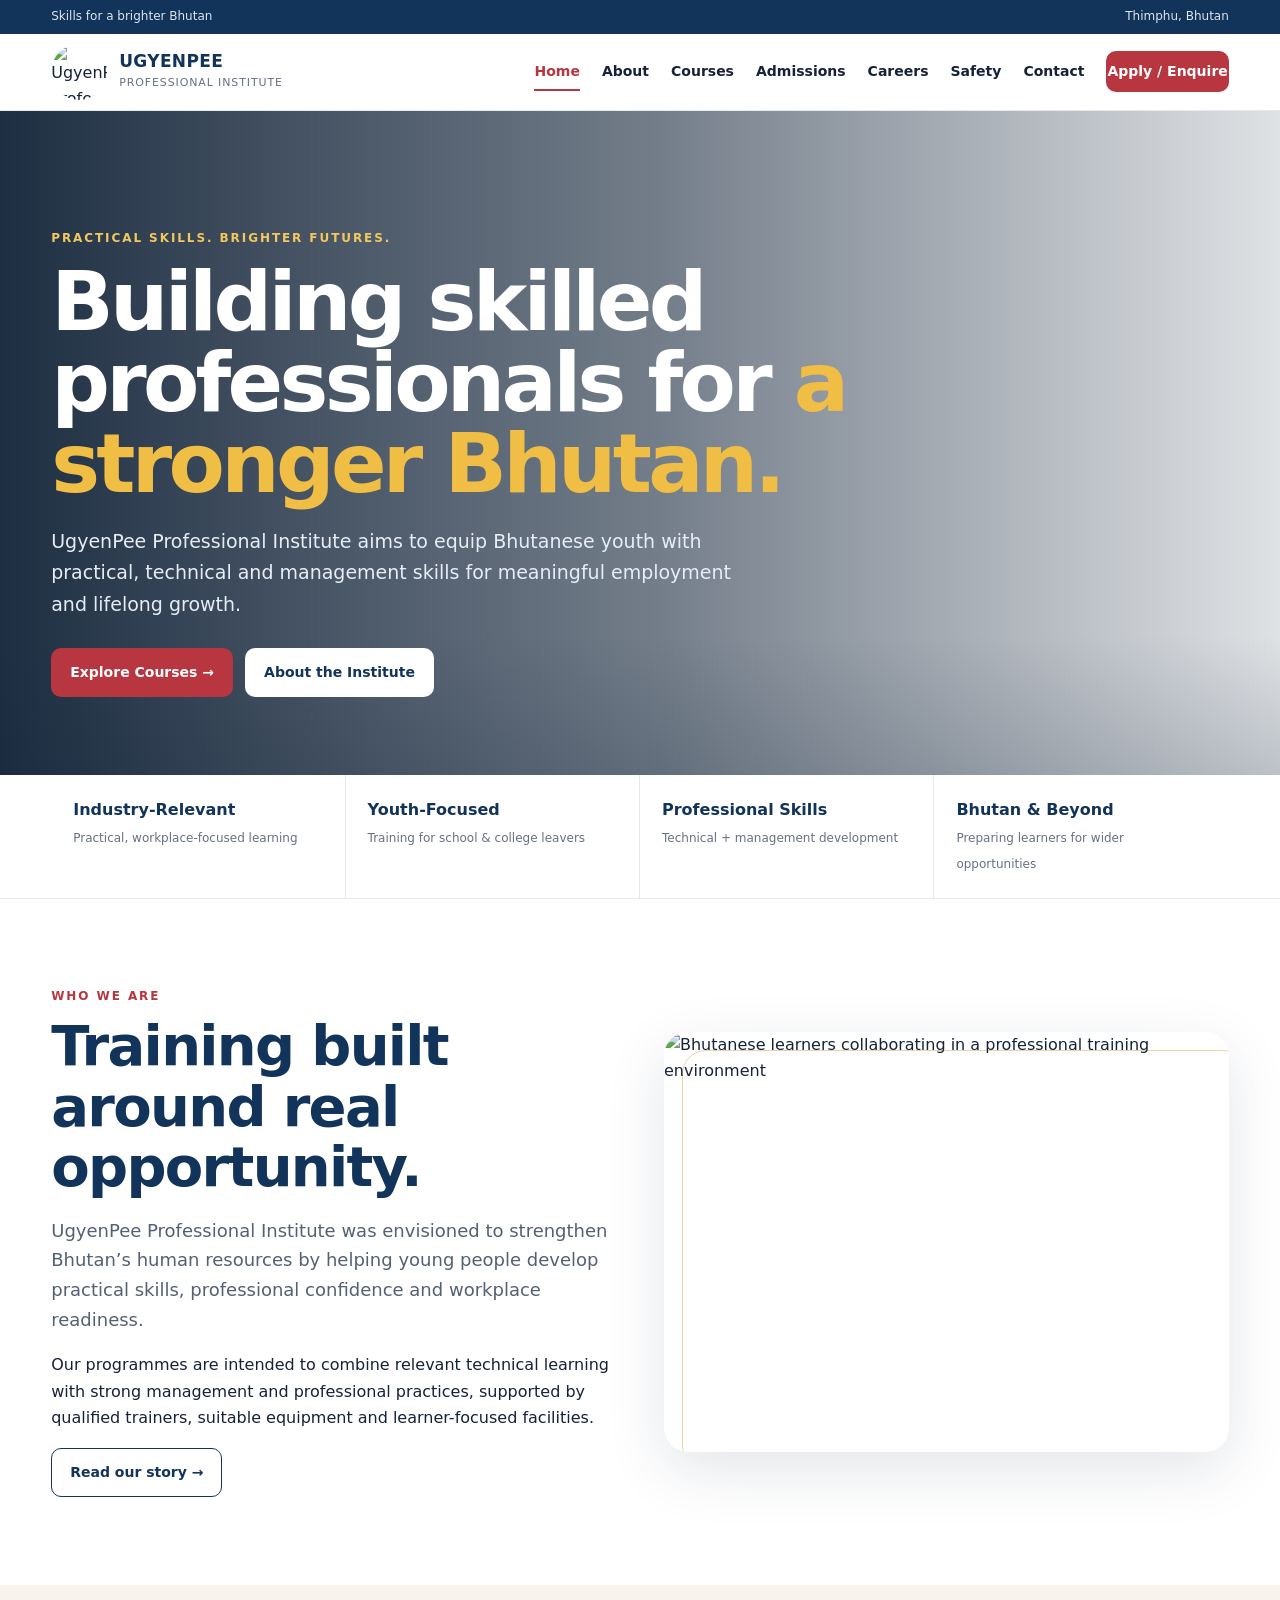
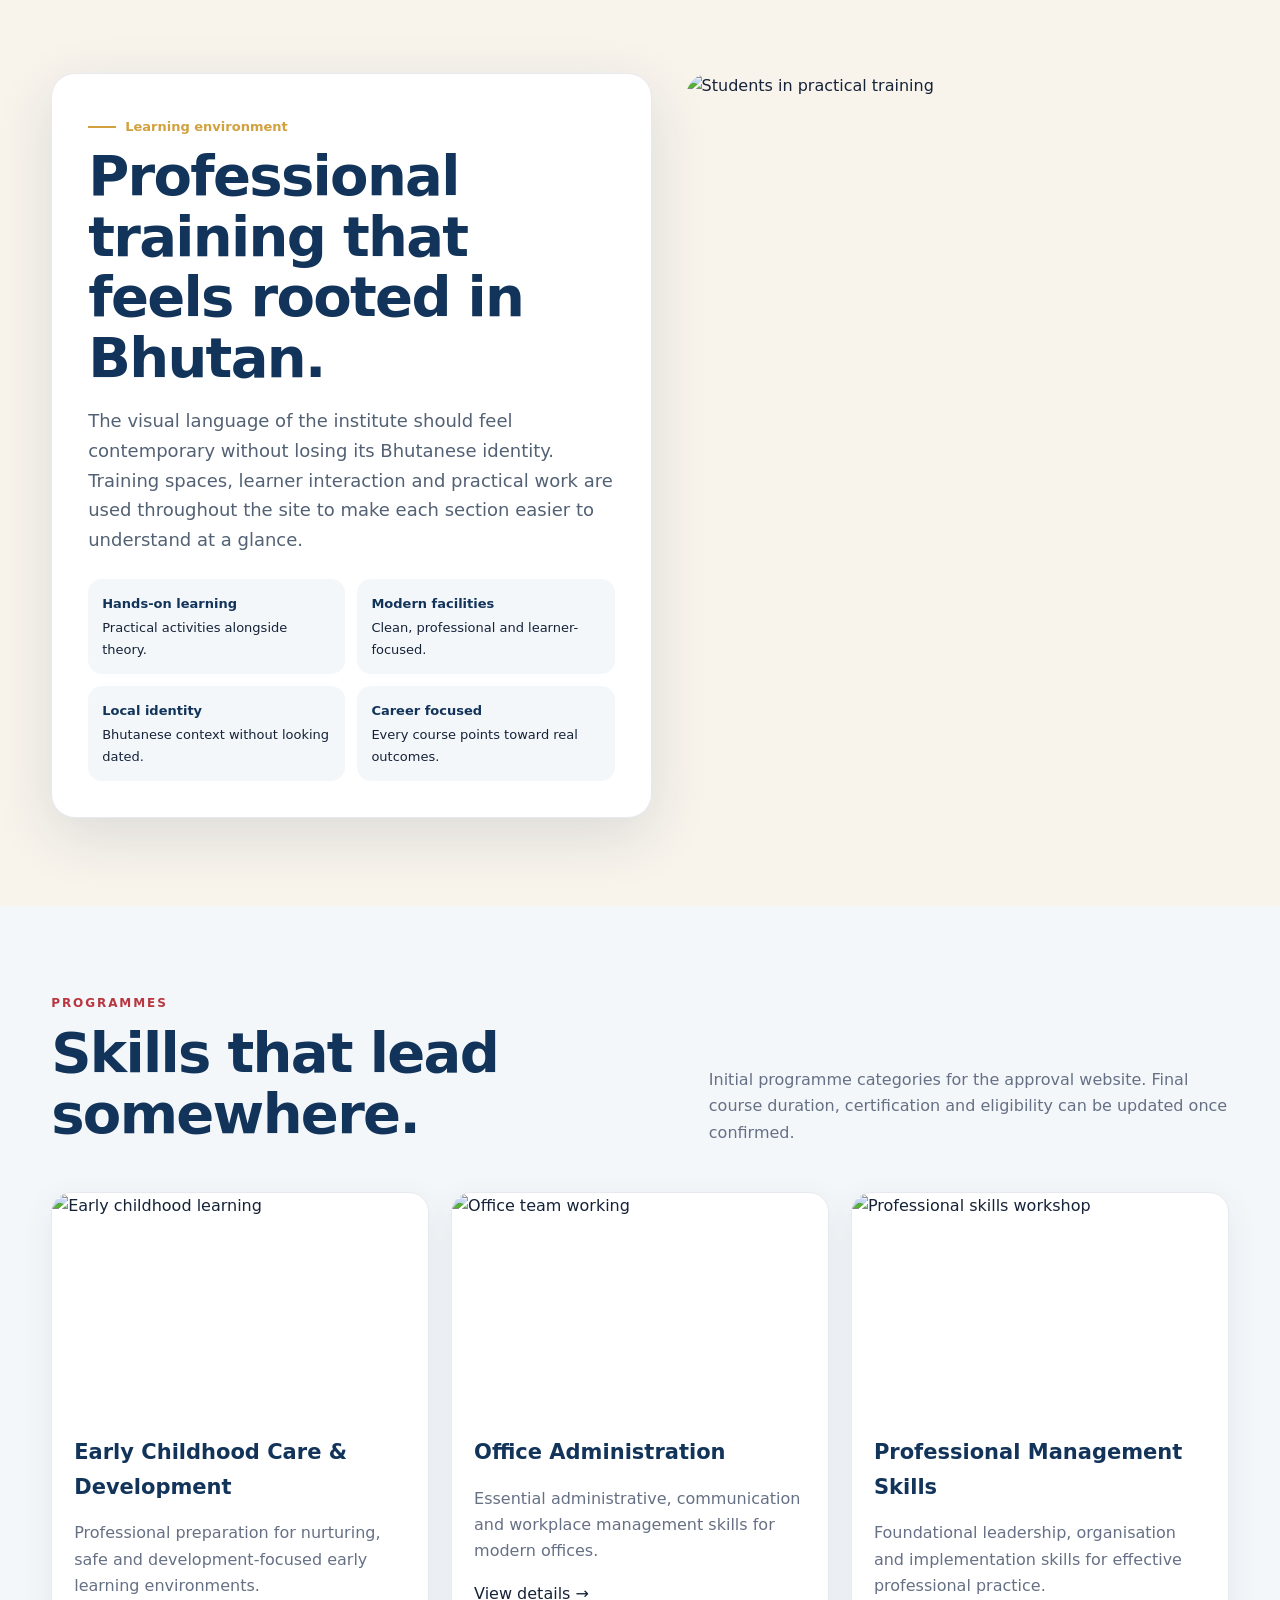
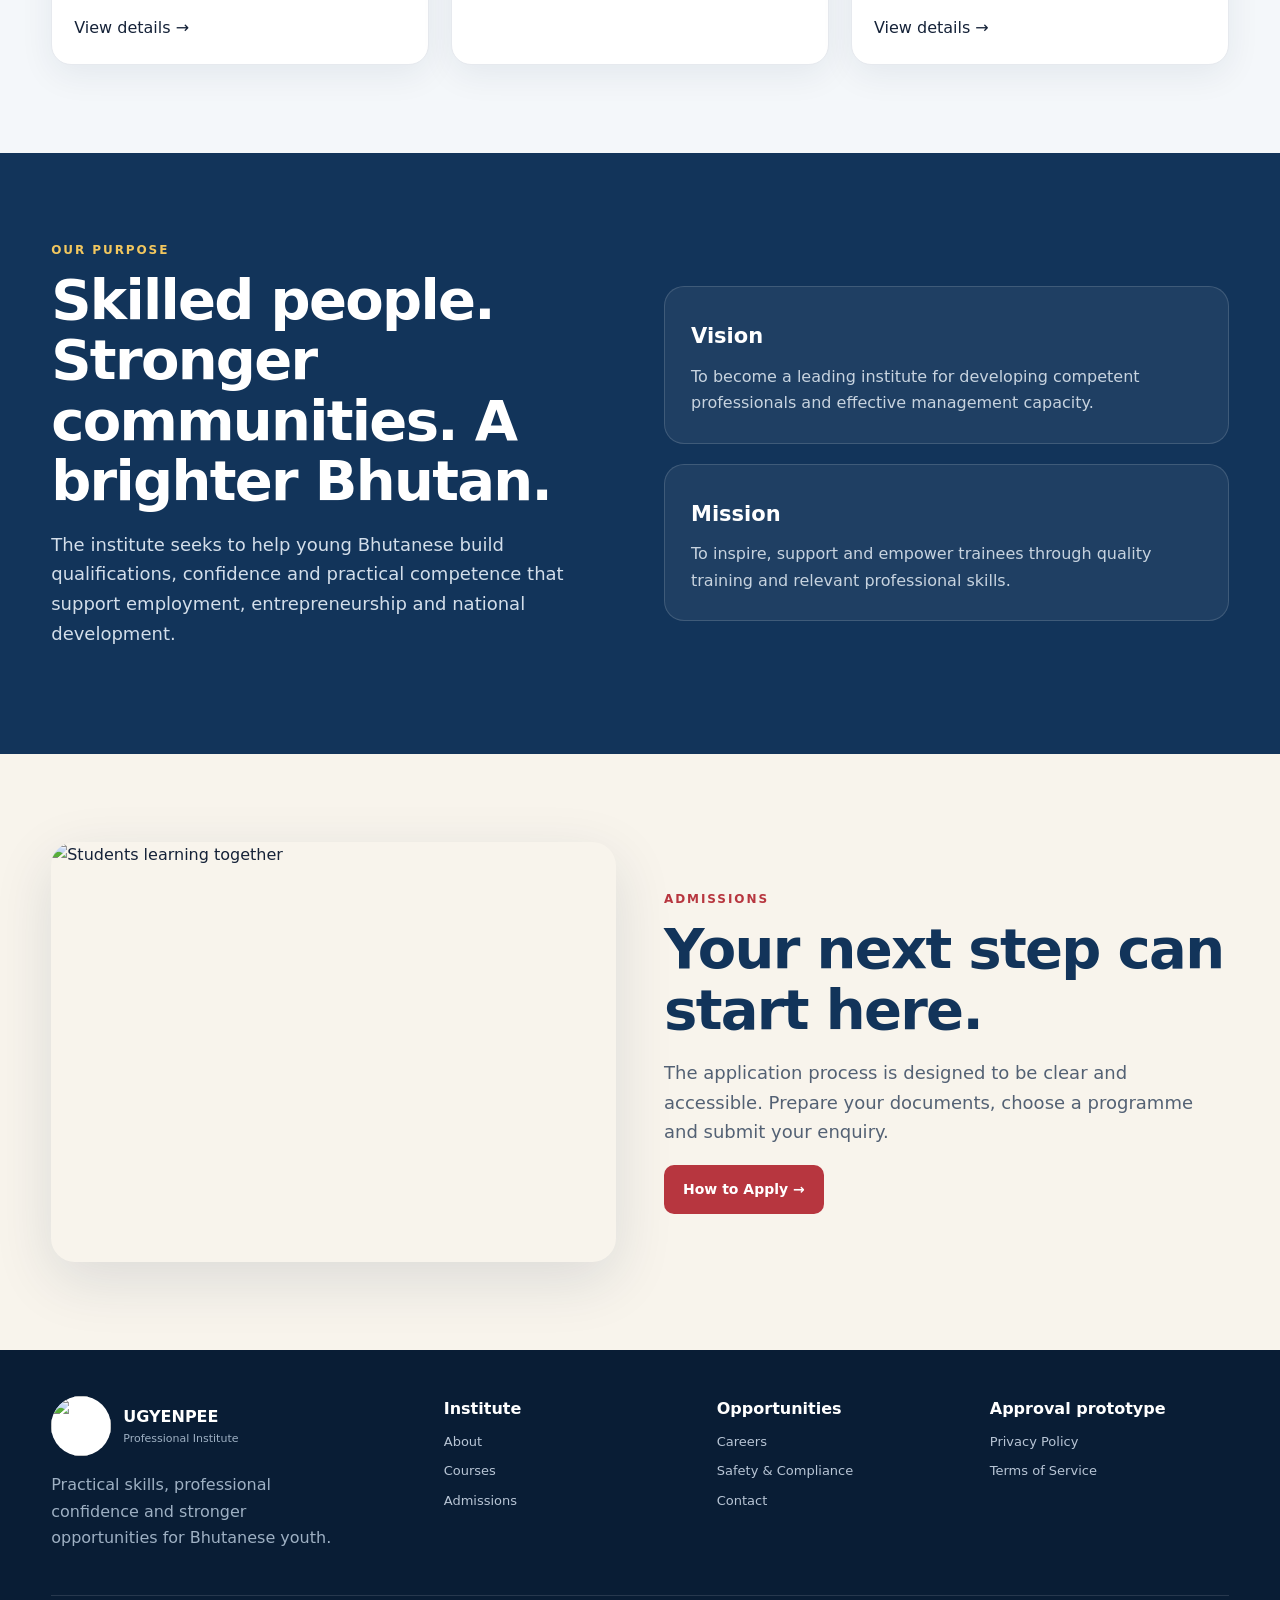
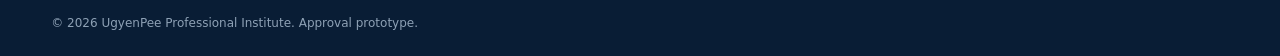
==== commit 41dd26a3: "Integrate generated and open-source imagery throughout homepage" ====
--- a/index.html
+++ b/index.html
@@ -1,7 +1,8 @@
 <!doctype html><html lang="en"><head><meta charset="utf-8"><meta name="viewport" content="width=device-width,initial-scale=1"><meta name="description" content="UgyenPee Professional Institute — Home"><title>Home | UgyenPee Professional Institute</title><link rel="stylesheet" href="styles.css"></head><body><div class="topbar"><div class="container"><span>Skills for a brighter Bhutan</span><span>Thimphu, Bhutan</span></div></div><header class="site-header"><div class="container nav"><a class="brand" href="index.html"><img src="[data-uri]" alt="UgyenPee Professional Institute logo"><div class="brand-copy"><strong>UGYENPEE</strong><span>Professional Institute</span></div></a><button class="menu-btn" aria-label="Menu" aria-expanded="false">☰</button><nav class="navlinks"><a class="active" href="index.html">Home</a><a class="" href="about.html">About</a><a class="" href="courses.html">Courses</a><a class="" href="admissions.html">Admissions</a><a class="" href="careers.html">Careers</a><a class="" href="safety.html">Safety</a><a class="" href="contact.html">Contact</a><a class="btn btn-primary" href="contact.html">Apply / Enquire</a></nav></div></header><main>
-<section class="hero"><div class="container"><div class="eyebrow">Practical skills. Brighter futures.</div><h1>Building skilled professionals for <em>a stronger Bhutan.</em></h1><p>UgyenPee Professional Institute aims to equip Bhutanese youth with practical, technical and management skills for meaningful employment and lifelong growth.</p><div class="hero-actions"><a class="btn btn-primary" href="courses.html">Explore Courses →</a><a class="btn btn-light" href="about.html">About the Institute</a></div></div></section>
+<section class="hero" style="--hero-image:url('[data-uri][... ELLIPSIZATION ...]U+9OmF4/InqcF3a4co78gctBhlSax+Bu4luGrh/jH7oLBybPub5ALWmzJzjwNbkj6ZoWVJcSeMbJZlZAf68qBHHaKCrKQzjcWlycrdKvvsgr//k7vqT6pKaZVhLLFovfeF49TZRrJ8/hIP9SLMs7joKFPMOW9alofQtZrxKQJv7ODC3xiMUGZRRD4RCt9z32CZpCIgBvJv0QRdbVCwj6/8dATubIKYCD//98dMyT/87GlmQnGh0Jag4HGLAsx5aeXuZoUZ8kj082FJhDdzDecK1pieBoumPv9bqrluhELubZvgU5P/2CM9rMWgDPChFxeoiMRQs/aqjIfseZHqVggkNhvZB8PGfs5YgHSYr5n05BS66jgiXK/JUac5DZHwL6BvL7av1oToiUD13VRNmVnCH23lDe2cxIHcD0p8iGWmschOioAY0s9TEs68rwOlCNBHOmfry2l8uaCdib814yHHq5q+vqJGq2UF7GU7uAMdQlgtPB0SbapYSkCB53ZCBjgMNHaWkO2itjXi1/QZzTEI+zgBgM2+B9uVygRkJGQO6jp5X+18vF3+a4/[base64]/g6fjoPerxLowVKigzDEhUo/FmnqOPaHwCOcBZW4WqwrdIwgWVtM1ahvP6FuJDFNLHPNmvnw3BZPGSgB245dNZryuL3T9yPb/8iH74hhzgH8JrYnnjFMKKHGFvXt7OM4La69sJsccqE1yRfOdClLGIzIIHanpAQTX21HWNpuLcBgd/R66g2EsJ82YGSnwUDTmyFCD2fC3FrDaRwP4b4YVN6YskdEK6kmxQmNMbNpqHi4rjJOqfml3SMJAJ1SSzpTUAbmqL1F/yJpoGkQcekrk6n6WaRfDYVKvvpIf0GyCTQxT7Dp0jfJkdYPCe9sii7cmA11uUOVE8QmddMaBh/NipQJKNveySUNhebRvYrunfprWiC3/vyiWpAUztwmRbheXw7fd1CwKf/H6Bh8ohYp/fF2htVlw3zZmwqkMFeDvb/4/zNgQO85h6mf6NfPSTGoiBB5sRC4BjDTO5p5MUhsNsPMp/Zcc6e51qRGuOy8KmZ7FcE+B/5zrv/to0RKpStCYrqZZxxD9kQgV4da+pUul8pAlh4rC/kh02TAYgfUjU2SKNKzGFrvGrCvTG09ZHJg6UBhhV41cF96JSNputR6PprpTi3eNiUyvCt/laiiB9s1k1VS8rpRHmsxg8E2IVxGaRxcm103bloahXNrx0EAKP35TWwjfObPDk1Z6MIU56+Oo+zCD/cFrzK5CPbMgfv2/f1UEEZYC1st9GqHTcwEl5yatGT54dNPs04UqLo1mxmQOu97JZT1J0U/[base64]/YuyIjNwMGCPPinSog02Zj2uybC0oEa7X6YuFMNuMGlwq54CeWKl7HvHbt5dzvN0B9pVyrxJlOaO02c3uiqhqR8xsDAvdQSItnkXbnfrIWq0eobKVX6GYpsVWgE/krqrx/H5JjC3VRRElHzbFXU15JZdSbjzw0PKNz/TPl8uaxr3KtlzRFzLXJtbEaRC19VG9DF6rjcAiGosCrklgo3vlOtNzdhKNidmLb3tlAo070nD8QNX9YHDPSU6OzrDPbyu8NkwJbvedzX98/IaEVE0rh+mD5X270SK6jnv+5zh23+IWYUX03RAlz4haB3JcrqPe/bRvEPC7FsQTrzq5uaTGEHGr2xRSeqEs/7F+Owxj2+/b/5EWp5qFKy6dlnh4hI/DI3rYeFeOqEj8AZtXl14+aVQuDRYVBMVS2HSF9Mq3MHhFmHH/sMY2HC9auxtBOWnp9KXVF8+Au1duEdsdce5spZFX+ookq01x8wdGSgiaJ2OmoO0bllQFbzrmimxi6p3l32WfKJveSajbT3JxD39m9CEzpHLrlw8gm4ewgXxUoGfIjEUzF2zRDZyeXiSX3tDQJIldavV1Im629wytn6rUwqtGxm+sBPNYxc2/rDvexLuI0tYAWGQOL1lkvIlEz5DmZir67aIcQiN9pb2XZqyrPgEe5PvUbyzpbbnyE1K0rJ7wYCr2fOq7kkOJFTEUjFtjr7CbDCiDLMp9Du5rnidn8uKbt83yo4ZhsPq9OtkVAYIVe/6wSQIdaanAjwnNdgOv4lDIOnf4lvqa8XJo+yDCZWIaxUUt2rPz1DuaMLdqIEdhd98EG6pFZMAruEHStVeaieSnPlBRNeH5uOrXYdcmPm8Ldolg6X5h/AYYgM+SGIm2B2uRgk2d0FIoW6O+GV0Lhn31zvjbAa4NKZZzATQkspqC0JPIBPgj8DFes9R0X8EENSy9FaGlRznTHEiAtggrdVE+LQwSZ4e6fi3pNyrS/f2LvXwhhq+UpyaISTRYnNWlD/R6E0uRvCUzPYfj7NKIGBjCA5c67vaJP4XJp3O5jPvb4mpnoh7fJab2N+voT+fGfxY0YQmYPaMYLHzHaQjlVhMeixbhNl5L5KSpS8aZ8aCHvldyrkSMV+8Sgv9zcl5TQ02AzUAv4NRojysCNiPCTcABTirPlPNxg2a9KX0ZjBkQoWKEUw5vO5Xuy/0xi5tc2Hz32hiCyvP8WlBOvNvjpbFvjonH/a1FvHgxk7LrJ20e7yKjmos3WNtCBKLCLcSHVOxf+LsYlzDw+SECx4SzJhs22IQyTO9VTN/guWo+n7R6GxAMmGntIDnfKlVVo0oN99yxohtXgkDS3UCwnSaufukA15j9AIjDwmCDK+2fn3AmNs9FkofKfOBOFxuWX3E6ViocTPCom07bbcO6tkynBV4+QR5zc6IsOQBftmQJp+PsvWRX+U1jc0mm51YZOG2XnqZQrAUhDHRMATQ/8Ag0lKYgSzlUGmJIoEqa+8J0/LqaOp66Nszi6zVyu9fX6Is8xFMlboMEX8mLTrpcmgUFpENWmt/7OUv5mdX+bz7VpO5+fojCWn91OMNIG7dhsz9xtsDNvzqRSyCyN6aA1H2IC+pVlPNca/[base64]/VYZWkOK+kc8jH+9CV4ts1j9XFpn9umzq/Grr0fZqGwq95597LnbXSTB5if5EXVTJ3LBBSxYcxbgmTF/+bPx87WMH6U4E2vdqTHGu9LarDSpdN14EfA6wcMYudrSmc2PY+65Z3wNfzRT3dqBubgi5R66+aYZF1EM2vvRZDSENQAr6NszmVTsCOG+/ZLYhGC1Co7ehXCZpgjQTxTPmPJMdIM+0OpYTdL07vRt6LbJbQd13W1ID9uAV2rahW6QXf0jswa4nJaFZ4z7WpHulMc8tNjfXJZ1Ek44F/81LscAMUe//yzXUOMWWtdZ30Qvq8/qXAjsv0lWVuty/LgnvJw9P3XTkxnh9jio+4ZvmXH3iSNyzOJFyFOdPb/2mWGoHGQtx3rNkjdl1/9qGmuij4GJF61EMqmbYNMqL4L8pdauo3k8Cu0Wlf2gog2NJ6Mvq9bGKgzjxCdaf01X7OCwiN83sESgEQrkOBd4Mx/F/5Fx/PdF4meyHYbAwEnnATNNgrqUlzo5JTcazb/rTXzxYlRavppJuQfGEde1tkHhoijiB/op+6U1AUGgd/EiqRAmDm2c9WOKVOwm8dOp15swk8Rng0gB62gR/mGT6jfOiYOmufDb3tk/jyCsZF42b5/CyL+59mek4BDFG252j0vjRjSMFuhKfihITAtNVh6ydXelLCNM59UCOSI3NNkXCD3bgqrgs3kpT6PKi+U5GIQAieThUYHF5dpAdlz9rnkD7woTwpFZPL/UEHEL12OBb3JoYUOAEnH35dud3ILchUQwo1IP3qNzgULK4dp1S3a+F6W4wr4ArkNIvDDnIvk3e1j8fs25RVKDprxxRsKA3J0r+f48bRr5wYlf9l6+jZBScBh32zoqLxGrxFQQcuX33nGV254JfLgSLVa/UGCNCvvvFU3wv4SODGUPe7zdbdFG1PLz65+25R3JyiIbXcZv4NyhZ8AOzplDTEFImvEPOE3++Mb3i2t+SEKyzaWG/[base64]/xyqrWCbHNjKu8vqgKgVh9KtyX43LibOqy3JEmoavddJybqOZYkahc7r59JoT3BUBSTFjIt490SVQSWmVrZBxMxOxrVW3HMKOdsl/86IiGguffzc5JNItRO8Oi7gOWcDD/9yO8qSiB0li/x6yGGv/rsL2/[base64]/OBA6os8Ldvv/GEZMj7Z/t619NZPOjwRK0XW6v91RllZPtA6EehJAZGWsCkBpDUyiZ+FdHG7KOdNNFjqY4yg+mfyOpXZOXQxXIbJXloUH7QDFKXDsZijKCybXMaRkG8n3k+JVIIf5iqtRDMo+AVQg2VK5WZu42cBghk6fY2Y8gMz0rtWCUNxX3BxeVBAfD8jN/2nL9K46uCz0oNIPZphCFkNclO6pcgYQzMUZgRdbBWYuEBNB42WJvBZ6K+//u/pLLPtDTAlSx3lvDw40s+OzciGr3hMZWi/Y7zdIfz6qo/SAnvlCmP9jvKsIdVvmgtINxul6oIcv0tATFIRfrrFjSqwrc5yz7IATS39aCGYlTsqsKz1aVkJsTNi0a7H79f2ppOqSdej7y1J/cG7RJyXqbV32BuUqdV58ENkArtAnHAC97B7AvXS63a3p+Q5Flsx5GrmW0Wz1HHD8nXmYx5Axd7wkfmMkYocYP/S0HMy4g54tlp8DQ2PCIp6V1iVyz8gMrl/G8KAINb0DwVs9fUavKEP0b51bRjm2nOMSNxab8dohNXueAgV02rpY8Jd2rmwncRGCPwDgXgVLvIQBWRC/cmlJXvQaQ8nKkE8qoiqOnWHB/tAFRPyRh/cQ95Ao4bpDVCTNsaNSYWvFxRZcezn63sQPn/L84CPYbaZVvEcd5hxlXnHa6yFeYjQDo+/aafU50tFDM/UGyfhPwu2y7zrMgi+MpmBJjISkQ20TxaXNrvjgaAYQfYbR+CxsTzJm+LTEQzdMEjL6TjqasUgzMUi6eT13WyrUitQ39kAobQc+Ya8cyqneN14cdd/RtPyZsqah6UZ4C7R4eFjKh6U1m3v8K8ojgysIpqqCja0cUPVtA5MGikdsQRm6T5ePXMlrXUD+1fZNEvJRli6+P++P0Uto3mI2xE5DTUFnLJ4eDRlfHEOjA9o5lS3C2ep3BVJAnEKXS2DlvM1p/1Qw3zFGmuyV9DtTJUJTLzjp6SAJ6B5C+tPj5zplmtqlRNcFtHtpUknjzleRQj274Ha6xazk/yHgNA1Kuh4SaD7Qq7zuQHRogSWdqZtHGgDTNxpu5sEPsefSzRJ1eL9DJHNQEjWLW08iNVRPKrnZ0FUhZzaIjzmkbde4LGJcayvdd62WEpD3L5O8H5fKnX3XNI2Lo6az5u/5Mjdf8scjcTa0pWUnp9YeBTZdLU+cVEacATPR48HvdgT1I8BrKa2vTN07H5DSAgkTfKAyFbKT2J4TwB9eUvVzZvot+MWVIR+OXRdNQ+eRj9DeHlprMef2374Giej90gcHGP/QFfAP0soPIR2uYVfFRjs5YKCwVGUuFvHv6BukYbhA9We/6WY6HwlezfQNvS+MNvsL7zQYGvTxiyBx1dGeWdFNFaHGAVB+vVdmU9w0pGbe0paBJcMB8S44lt8ftnNN3hrg/Vt+H7c6MeydvLz3RrEDu2N+0kWAwge6YX1EHwFrVhpsn3tpny4ztzLUWh/6+GRmt7Ufe8DvP4A8ClYR1wTQpDZQRbGkWlTQ0EPbGuk46XhcSZnGw6gzK+/hD0I/Loli0Zg/rh+kw9HZ6TTkDaa2JshnwDAFVQC1Hil60K4OeHWaVruEn+VH3aFVdkp1TLEd8V3gEmLqIdU5bXhyUsyLwWWqYnmNMjZdhX+77p3+w/3qqjDZ5zt6AoyhpprRrrIf/gOWHXysDEqgwD2bdKiCtk5Wz5LcgDBK4whs+v66ZM1fjr1CzujyvIwK80OA22E8X1k1eUs2pSq7lWFy0/NanNZ4UzDyRSUArbtVmERM9rx73qBDkIFX8URS4sIXLA6tC19xw8qXyHJFza/rlpzdiAr7NeQePq7Cdivcrhse4A1zUv4jWMZ4K+zc//JLhqE4cmKDCBv9amocjUW5Qn4gEP0o8J648m6AeQEWMP2IkD59Hy6IpR9UTJiktZp9bOxkpL/[base64]/Rop3Wk9HN5oRAE8VHh0SLwAttWCUe/ttE4VaCalz/1mYkUrnH0QBj9/7E8FlEEmJLfw2BV6x/iAGHE5aB3n4ocHY4HKWheA4ycqPwdlgSkQqS4bR9HGwx7tmbBfeCUMkNP+MQUE95o72jhOApm5Mms7x4zvzdIbo2OiWptIPpgJzcYgddQOmm5o/C67llT+P6o1PA3PSkf+qxryPsdagE02ejqA9+NkOy9x21uo9kaZi3hcKgGIGJjWF/[base64]/+BnnhXqhyUyyLdsb7nBH0Sq+grlAbwGdIYZYWuve2aCrM/CXhtLxwfQsvQNdltm8ivZEkF6/10I/n9i0M05d8h4XfkeSv9hN9mlUKA+4FsOH5jk3J0lcve9G4OHSd7rrTxjTEtZoq75r12YldXCcw3bgEP3R/q6GV1+BZdI2ejPPQ/8SVeir4qsSuRTtXDnd+hNNVH9v68Nfi784YyJwMBlngxWbMffYT7/V7iqE6TsKtBLSCiQWecutl16oFVX8KWsFy+V4XgvNiipAhCq7rbWnbtScXaEzjl+OTkbsd7onvJ+MGd5Esthci9iGQATF9z9T+hRCFsSRQNrbv4v8HaKN9pDECsisbrDf+8/k70wjvwQfr66JFQDepg8MetDt5CtYfANuNAUfjkZN2jZALRsXfHY8fVx/[base64]/OMAScR2Tl1B7s+uwJXDMgO7uiUfNbwHoLCjhICEJsw7cAn1TPtjofccyll97WvYwDrUmCX+2vwl5WjwPdx6XlTUI8Hnw4q6D+1PcjI8SwhEZltS/cIXYbjvUFuuTM6xa67ppobGGLPUK16xPt4FGczPbe7B4p+VXgO+BlJGonmpYe77AlqaXNOU0QJxsoxN13pQqiT5qfXANmgbS8oJzm64ORdKRywcbdJnXvhrlNfkXVkYw/4G+iB2EOpwkx/xhnIyrevv3GlgLIJSGYD8zmzy3sGdh8P18kh20xVM6uifC9Z23kDrh/MLkUjmdBRa6OQ3fyJcWwe2MhnvlULQ3dPxp0tmug83lXS1d9QqXXV7vFCou1UiAb0KWfPJnTL2bQ2Is57eCHQEofoNmgXYjmfkTPArikiRAhVeqd1Eur15LBQ1uL9c09buS+d0ILVFtOqy/sSq43dY/koAJQLhsZyaaTOnwxP+vYOIqWKiypAHTnRUPuh8sZdW4MDpsd/cwNawqRi+nIQrKmiIVqYh1qfdL8MF68Iay6V93R+p53YFFsk/CkKhU/MoCFLTNSGaeQ40LVoUfXZUtgXuhk3X2HwV2+A0r9YWqBqW8u0QZlSTLNYYAj22lV26IFEql3yXTcfWf76aQbmO0oF387OjB/Ze4OcXwiAZIjV+ge0lTeKv9OtrrVA3ma22jjuYn6EoUSiCSw180E9uTYZl1Oa2anMvEDA09iTqjYsiaET5vxjOnDhN3Tuh2/DnbwJfk1bpWJqmUGqP/h8JyyWCHZqfpH0WDymHmVR/QHx+lxfB3oB0zXThdSaRBBqQcM/EX8IGXSfqPp2sYwRTPhigl9URGdp0YU2FOCnYbb4yPDYozr48QbdnYyp6y/l3MWhb5zCygEorRoqLG7iL9qT/r3bLWvNqFl2zpmD4qf7Vlo/2myuK/uWo7A68FNFLLxyDfoa0B0riioMMRfOIeRyDXxXv2zwTbW2m8yYcZJDr1Q+o346wBsI4GSv/pMLtdbTAOC8uhAcNUK2WqyIINAAhucKVgkRRCjiik3+WqqbSdVyznr63ArCCwDK+GIWeJZRLTWjS3m8ct2OJawGJ9HBIWyZo5uU6Ri+aOSj0Taf1f+HwgAA==')"><div class="container"><div class="eyebrow">Practical skills. Brighter futures.</div><h1>Building skilled professionals for <em>a stronger Bhutan.</em></h1><p>UgyenPee Professional Institute aims to equip Bhutanese youth with practical, technical and management skills for meaningful employment and lifelong growth.</p><div class="hero-actions"><a class="btn btn-primary" href="courses.html">Explore Courses →</a><a class="btn btn-light" href="about.html">About the Institute</a></div></div></section>
 <section class="trust-strip"><div class="container trust-grid"><div class="trust-item"><strong>Industry-Relevant</strong><span>Practical, workplace-focused learning</span></div><div class="trust-item"><strong>Youth-Focused</strong><span>Training for school & college leavers</span></div><div class="trust-item"><strong>Professional Skills</strong><span>Technical + management development</span></div><div class="trust-item"><strong>Bhutan & Beyond</strong><span>Preparing learners for wider opportunities</span></div></div></section>
-<section class="section"><div class="container grid-2"><div><div class="eyebrow">Who we are</div><h2>Training built around real opportunity.</h2><p class="lead">UgyenPee Professional Institute was envisioned to strengthen Bhutan’s human resources by helping young people develop practical skills, professional confidence and workplace readiness.</p><p>Our programmes are intended to combine relevant technical learning with strong management and professional practices, supported by qualified trainers, suitable equipment and learner-focused facilities.</p><a class="btn btn-outline" href="about.html">Read our story →</a></div><div class="image-card"><img src="https://images.unsplash.com/photo-1529390079861-591de354faf5?auto=format&fit=crop&w=1200&q=85" alt="Young learners collaborating"></div></div></section>
+<section class="section"><div class="container grid-2"><div><div class="eyebrow">Who we are</div><h2>Training built around real opportunity.</h2><p class="lead">UgyenPee Professional Institute was envisioned to strengthen Bhutan’s human resources by helping young people develop practical skills, professional confidence and workplace readiness.</p><p>Our programmes are intended to combine relevant technical learning with strong management and professional practices, supported by qualified trainers, suitable equipment and learner-focused facilities.</p><a class="btn btn-outline" href="about.html">Read our story →</a></div><div class="image-card media-highlight"><img src="[data-uri][... ELLIPSIZATION ...]ixA4/R9THY1eGLfdYCwcwV4/ceaJZ+1Pn32YXJefL93b8JHx2j9iMrASE8GwdOOsx50pw1borjwesNnDksi2aUOtVcYH2G4NuuG1rmBg31e8arZ27b3uXLerHkfHyouRW4KYt9PSMx/mBwZFp7/uF675NL9egC39INqP+6mc7+zy2Gq6cPNBXdT0Y5DQl+eAFf374Eon7V4ItsfKbIwhW2OSy2Y6fIWi54Rs8bdsAO51Mt3eNniRbDFIugZen2Xvkg+qblOc33NfvS8tyb6ybBHRRd+esu2mIFtSrbFgC9jdn0NgUMgCOIDifuOSkdb/EZfkbY9VByqnZiwHbIIjtqW4IZZkzt64hXxuCxOKRFKZ9uPCPDee2To+A1S7l89BLCgLiZFPfF76DobAI2R2rNTEfF3utZxYz/iQCAFXJ1CVOeLR2uzWNPncDyZPOdYpQzTT+SEgbNP+nTe/FA6pF6GdYbxpnlKg8r5looW/QUOb8TPBBSzZJd7TI/PCnjGKW1SdBC7bbXBE62yLPjvzwDN5jySUJvekBaRvNlTkKNK3NEZ1BGj+XlZQ6cuThRwOY4xQTSmKq/HN68z+Is0tKKDXSK5A9TkB4ZgVtaVi5GuMbkcPkmWhgf4c7eH/XhU+SL4/QQY1vnQ4xib9bXKbBXLq+qwQ+kl070qXUTNHwJQOi8Pkjr7sduwtzoMkQJ7mduoJFbcwOlud3RILTNtwuV/9NarE+15SfwuiXxFGDBZonLafhXMnym2H23LwJjPQLegKvqeIp/jX8x6OA9Cwty9Ytgis8ZLtoiWYUJDyu6O9MyycFVpFv366IEvoQ2PHaoSU4sD3nwKZ8k139Ka+UKf1cid9y/pJV/83tRrlF4MCVl8qQwRGYtLOulP51XxC+9fTodMyZFR5VsHriqPiKoi1Jxs38MZqsloFxoU6ZCosuwmAgSz9INhDOc6stOEExil+5bP1Ppi9RaCWTYTpDurg9hfPRhnKr9d46xp4UY3vdZPM/htjfQE5IHcqOD0Sp9Z+2kQhyQbfJJgg4Thrj4qpQg/5bIE37I0wLTrQElvU9o+z0+kQAGucD0oj7nSVQRWDXhyhbP/Tp/K2lFke4WAyOO3sCFwW/MIw5MTzKVZczxrnHA9rQw9MeZ1iBYZ0jmvQYnz91gnsiNjHXjsmqyuA5KvpW3vY0Nk0f4ory7BPrujUePu5KBOrOe3zCQVKCKVW/exwIBUsJ0HqBGxYegnmICwd+KIXyCDkpVBHVD/kO18coTXvVf4FC7HxLy7ggVIaSEN4AS6XFp55Qo1DffTJ12XBoLeuSGIGw3ar5vQbh0Y6KeZRyVGVMb1z2M4Xj1UkEYXqmW82yNBGXvb/KO5H/EYmBUwI+R8X/B0PZcmn1iwMdFzrGoD468zFDk0vqPYtI/eQMwuIXwxTpqCuynXJ4IS+iarWRVrU/y4J0dYFyVx7g/NZODtK+lr9aYYw42r9QB6xKvU+ZK6WMeFhC8hng/U4tL9ucRUmXKnVy6aMlaWf8GIlS82UXuBI3EChdx2Xy9Hf1LwpRWMoGnN5ZcUmFNG3kVFSnVXi5VO5TmKKsaqi89Nm8GHFIAco1lenxyfjYbsKJjViU5l9/xtyfN83j8+cGpxKrjJRS+eMaFuc/36blOM7itl7i8M7ISnYe/+S3nnmHSay1Ht8hNlj7SaSIglTAtBE4JlmktI7vtbjqtTIhtwR8HZNaKoEx2bjPCCAraEEbaKz9SHZM5UFkexZOGLgnWsmJwtocPKRSfqxGcOyhIISxfr/aDOX/xX1I5Zo7oPJfRci7ZYwfuXx2Pv/G9ByMknIFZm2LeOxsZVCTBHWpRWuhyfK1bT42GY3HreOdlmosDB8wLUZnZgSaJ6KQahQL1adgk55oqoXo/8vGX9gEWPrBfJN+chi2jj3cqwAafiI7NSvu2fRK1rUX7Kh041I0ieOv6F2XR5Af44khyc5fkoDEhLMmwYu7ngmSP6bGDfvAWvi6bh9/zmYfsE/2z5CnvgH8U5CcWtPxgO5RfODY3Z0McI01xjrm4RDGiUcshWYCJrfQclypB+ghXVFMpvELvwmuAfMgVrNrn3xV6eRURg9vuoTsjc0FLwOW49+99LzTeDq8M+ZyDE5D3t4KsQ9H0UiCH1O8e7IABOZAnhC6jA4QbTdRcKbfIaRaWiU12LTXtyASiCyXuLNlPL0RFoKBfu/VUxlKKmNWf4n7qBq6JiRAP6vc9D7WT8cvEX3w6vVk0+IKpzXU5DaCDkf6ILK9cncWcAXFxXMyLdmrLI3lbGgb1X5fFtXmx5L568S61KAlLTFmCmMYrI4sEt1+yuSRrk28oQDj/yC249yxZNd/Tsk3XK1O1IjjEem8fCt7ljLMmuCwHZaTVSdjwOzFTof5/4s2C+fsZXl+LVMOkFjrMQ/zVyplYgm+YaDhJSbzHqIAa50JHppOBIzP7YRy5DoPCC0bDUBB2tDUtr47Ef13h1uLerxt6qNPREXDIcMNmkjd+YnkZ8tMvv5MDqqEpEuhiXmjN5GJZ58MAIOeMRMSa1CN42iwuQiZSfwVcyQYRXZxS7HogmFAlP2jnU6orgoaj/Ic02kKkKTcaET2LfqRTKRCzdaOmF5j5/5o5qFqrVoV6741fr2u9KBUV5cyujnYx1QlR4G/OiBOaL3Z8lkM2RRgW6iN3fIYle0FvwxpJC8FoUZsnVdfUDjzQuN1fnIsQCEHwtWWd1OWuf1BOt/2YkXZTeHaArNPz/7SwpPvH2QbvU2UbOJBvx0hRLXxCtOkwRbT6C4YPeDELZaoj/NYlA6ARB/K/omYDAdlsQLk8igV3nWWBuPf3/GlYF6BPFr5h5dgyQpVL9fE24V3pQO/MLn2XFM+tWaT9s3wi5D304I5Ep41/SjRNrDlzxghq2+hffBTsR6PIAmAHONdjoPtWybEHsFlrruCP5I4LnduXzTFdLrx/[base64]/5t+KMN7pS1IbldYn1QCmaljxxxIGzwNsF2t6jo8Hgw6aGemtet1AgG/[base64]/p8C1BjRu4BY4WoociSqVdRmRLRnZSqeLCMDb0MWYBcL9p0icqFqkqPEtCqyy9X511NxzXBAxJnYloKY3+/W+Tj6KzI8/PRxTXi8mPaDusDo5n7wuypBRgggopmse+ikFMIyC2ml5Hx138/vza1diAwO8+2YM0mD6Osa6KyIL+RXIS/AdXOfMH5Haj6d55CTaSzv9PKS8OQSIBaDeX0j5X0rsdDxN/TnQ4n71As/[base64]/Hz+zZ7jhVx6g06LVX0LCXZuEmPb0QZi/IHxuVlb3F/cBH6dQQREieE3vFPH1/43IUP++8Vcjw3UA3BPPBcauuZsc/MMnP+/SiiWsnZlq3kZyHDeRXyedxQAxo+qxTcTVP9SzaKZmOfh+pbdsUWOcKk8wyNXcWlPRYzbEB220XMnltdE2SRGJAcw1b4QLv9/YmPLWTfxNflJtjuxhkIEfJd7p6AtZ/UtIxSKdfX0BVJdWYbCbgrn2t+KlG80CxXZXFB43633b/hmTpOWNb8DXlTu/CtISSjdz9/VfCJyXVdn+pacfj/Kp656Cqwudn66as05iy1StPeTBGW8VVS8fE09Gjy0JfAvib9ITqgatUBDY5ZTqxT5AIphjh4qDzm7PBMd92RzLAvXST84oAHZFXMyvoB5bl6doXz04yJkO2/UJCRaMwTo45wAAByzFZ90U5HfgZjwPc4tC3T6Sbl3sZI7LRMprJCEfEcg8+bcjSCtOHquNoP+N2np4N+3I+ac2hjvvMO2yrB7cQ+0TqAnjOWCRVT/Q3UIRiHa+y4xk/oHYXeSFV/mqKS1oU3yb3AOFd2kYbfjPJuxa12u5F51ffvBkGRaAOcDmG8COE59/N7L2Ycam1b9ULDYVG5n1Xwt+DscNsG4AAhCYsvyKGa33JHbYEtusdJgn0EAA/uFo/7vrwg6/2MzqcqyM3WsLDyIXbzjs2R2zRjA4U/3WX6zK2exwg3wg2ScIeBL5HbIBDRGIM4UsBTkr813qsLdOVJ9Uv3AXbRR60C4BcmxMatFkc0L0FQ0i3vlX0TI9ByW0vdbadIUNwR4hPNr5eo27PwY945jOZ84YgZPmE9uFCGV8UJIWo6WFDM9txpK2GGTwbXlrTP5gPKYvz7fl0lqUO/c9cL2ZUCFLN86WjoiSMgzHF8PQz2I3wlGqYUOCyJgTrQoxRXEecyJtO7/2OsvMEBgP84nE/Pjawzjj9P/+2W3cZNWu3OFrt3tRi8uHBn3dJapOfqrNceksMM9rL633NA5di6iQ+4IQuIecgwb0YvXrVjhQuH2uMLxkf2c0CMZp6a3/xgR3xrnBehC7+RZq5oasLXTcYFjtY0BbkB9agTGdV8We48XiObmzCIOZSKie8VXqMiEFeydbBDtCXv/8VEYdL+l6kcyZZIu/bokJBsbWOPH8KDX5THB8E7UUmFwwdX5qVap7AFwh43U9WmZQIkJaqngwuBOuNnfQSDXqyVUQjGnIzcbuMPokCdmZ5vJEmzuIjnt7sGr5yxS1446QFrz4haBpWruoIylSg31WPJ1A+Mp9L33dDFRu1VYZ3UNPdUMAwfU35AXT+CEfUOqgx/[base64]" alt="Bhutanese learners collaborating in a professional training environment"></div></div></section>
+<section class="section section-cream"><div class="container training-showcase"><div class="training-copy"><span class="section-kicker">Learning environment</span><h2>Professional training that feels rooted in Bhutan.</h2><p class="lead">The visual language of the institute should feel contemporary without losing its Bhutanese identity. Training spaces, learner interaction and practical work are used throughout the site to make each section easier to understand at a glance.</p><div class="training-points"><div class="training-point"><strong>Hands-on learning</strong>Practical activities alongside theory.</div><div class="training-point"><strong>Modern facilities</strong>Clean, professional and learner-focused.</div><div class="training-point"><strong>Local identity</strong>Bhutanese context without looking dated.</div><div class="training-point"><strong>Career focused</strong>Every course points toward real outcomes.</div></div></div><div class="training-image"><img src="https://images.unsplash.com/photo-1531482615713-2afd69097998?auto=format&fit=crop&w=1200&q=88" alt="Students in practical training"></div></div></section>
 <section class="section section-alt"><div class="container"><div class="section-head"><div><div class="eyebrow">Programmes</div><h2>Skills that lead somewhere.</h2></div><p>Initial programme categories for the approval website. Final course duration, certification and eligibility can be updated once confirmed.</p></div><div class="course-grid">
 <article class="course-card"><img src="https://images.unsplash.com/photo-1503454537195-1dcabb73ffb9?auto=format&fit=crop&w=900&q=85" alt="Early childhood learning"><div class="course-body"><h3>Early Childhood Care & Development</h3><p>Professional preparation for nurturing, safe and development-focused early learning environments.</p><a href="courses.html">View details →</a></div></article>
 <article class="course-card"><img src="https://images.unsplash.com/photo-1556761175-b413da4baf72?auto=format&fit=crop&w=900&q=85" alt="Office team working"><div class="course-body"><h3>Office Administration</h3><p>Essential administrative, communication and workplace management skills for modern offices.</p><a href="courses.html">View details →</a></div></article>
--- a/styles.css
+++ b/styles.css
@@ -2,7 +2,7 @@
 :root{--ink:#152238;--navy:#12345a;--blue:#255f96;--red:#b7363f;--gold:#d2a13e;--cream:#f8f4ec;--mist:#f4f7fa;--line:#e6e9ee;--muted:#667085;--white:#fff;--shadow:0 18px 60px rgba(15,42,72,.12)}
 *{box-sizing:border-box}html{scroll-behavior:smooth}body{margin:0;font-family:Inter,ui-sans-serif,system-ui,-apple-system,BlinkMacSystemFont,"Segoe UI",sans-serif;color:var(--ink);background:#fff;line-height:1.65}img{max-width:100%;display:block}a{text-decoration:none;color:inherit}.container{width:min(1180px,92%);margin:auto}
 .topbar{background:var(--navy);color:#dce6f1;font-size:12px}.topbar .container{display:flex;justify-content:space-between;gap:20px;padding:7px 0}.site-header{position:sticky;top:0;z-index:50;background:rgba(255,255,255,.96);backdrop-filter:blur(14px);border-bottom:1px solid var(--line)}.nav{display:flex;justify-content:space-between;align-items:center;min-height:76px}.brand{display:flex;align-items:center;gap:12px}.brand img{width:56px;height:56px;object-fit:contain;border-radius:50%;background:#fff}.brand-copy strong{display:block;color:var(--navy);font-size:17px;line-height:1.1;letter-spacing:.02em}.brand-copy span{display:block;color:var(--muted);font-size:11px;margin-top:3px;text-transform:uppercase;letter-spacing:.08em}.navlinks{display:flex;align-items:center;gap:22px;font-size:14px;font-weight:700}.navlinks a{padding:8px 0;position:relative}.navlinks a.active,.navlinks a:hover{color:var(--red)}.navlinks a.active:after{content:"";position:absolute;left:0;right:0;bottom:0;height:2px;background:var(--red)}.menu-btn{display:none;border:0;background:transparent;font-size:28px;color:var(--navy);padding:8px}.btn{display:inline-flex;align-items:center;justify-content:center;gap:8px;padding:12px 18px;border-radius:10px;border:1px solid transparent;font-weight:800;font-size:14px;cursor:pointer}.btn-primary{background:var(--red);color:#fff}.btn-primary:hover{background:#9f2d35}.btn-outline{border-color:var(--navy);color:var(--navy);background:#fff}.btn-light{background:#fff;color:var(--navy)}
-.hero{position:relative;min-height:660px;display:flex;align-items:flex-end;color:#fff;background:linear-gradient(90deg,rgba(8,26,48,.9),rgba(8,26,48,.56) 52%,rgba(8,26,48,.14)),url("https://images.unsplash.com/photo-1523050854058-8df90110c9f1?auto=format&fit=crop&w=2000&q=88") center/cover no-repeat}.hero .container{padding:118px 0 78px}.eyebrow{text-transform:uppercase;letter-spacing:.16em;font-size:12px;font-weight:900;color:var(--red)}.hero .eyebrow{color:#f2c75f}.hero h1{font-size:clamp(48px,7vw,82px);line-height:.99;letter-spacing:-.045em;max-width:880px;margin:12px 0 22px}.hero h1 em{font-style:normal;color:#f0bd45}.hero p{max-width:720px;font-size:19px;color:#e6edf7}.hero-actions{display:flex;gap:12px;flex-wrap:wrap;margin-top:28px}
+.hero{position:relative;min-height:660px;display:flex;align-items:flex-end;color:#fff;background:linear-gradient(90deg,rgba(8,26,48,.91),rgba(8,26,48,.56) 52%,rgba(8,26,48,.13)),var(--hero-image,url("https://images.unsplash.com/photo-1523050854058-8df90110c9f1?auto=format&fit=crop&w=2000&q=88")) center/cover no-repeat}.hero .container{padding:118px 0 78px}.eyebrow{text-transform:uppercase;letter-spacing:.16em;font-size:12px;font-weight:900;color:var(--red)}.hero .eyebrow{color:#f2c75f}.hero h1{font-size:clamp(48px,7vw,82px);line-height:.99;letter-spacing:-.045em;max-width:880px;margin:12px 0 22px}.hero h1 em{font-style:normal;color:#f0bd45}.hero p{max-width:720px;font-size:19px;color:#e6edf7}.hero-actions{display:flex;gap:12px;flex-wrap:wrap;margin-top:28px}
 .trust-strip{background:#fff;border-bottom:1px solid var(--line)}.trust-grid{display:grid;grid-template-columns:repeat(4,1fr)}.trust-item{padding:22px;border-right:1px solid var(--line)}.trust-item:last-child{border-right:0}.trust-item strong{display:block;color:var(--navy);font-size:16px}.trust-item span{color:var(--muted);font-size:12px}
 .section{padding:88px 0}.section-alt{background:var(--mist)}.section-cream{background:var(--cream)}.section h2,.page-hero h1{color:var(--navy);font-size:clamp(36px,5vw,56px);line-height:1.08;letter-spacing:-.03em;margin:9px 0 18px}.lead{font-size:18px;color:#536174;max-width:780px}.grid-2{display:grid;grid-template-columns:1fr 1fr;gap:48px;align-items:center}.image-card{border-radius:24px;overflow:hidden;box-shadow:var(--shadow);min-height:420px}.image-card img{width:100%;height:100%;min-height:420px;object-fit:cover}.image-card.tall img{min-height:520px}.stats-grid{display:grid;grid-template-columns:repeat(3,1fr);gap:18px;margin-top:28px}.stat-card{background:#fff;border:1px solid var(--line);padding:22px;border-radius:16px}.stat-card strong{display:block;color:var(--navy);font-size:28px;line-height:1}.stat-card span{display:block;color:var(--muted);font-size:13px;margin-top:8px}
 .cards-3{display:grid;grid-template-columns:repeat(3,1fr);gap:20px}.card{background:#fff;border:1px solid var(--line);border-radius:20px;padding:26px;box-shadow:0 8px 30px rgba(15,42,72,.06)}.card h3{margin:6px 0 10px;color:var(--navy);font-size:21px}.card p{color:var(--muted);margin:0}.icon{font-size:30px}
@@ -19,3 +19,5 @@
 .mobile-only{display:none}
 @media(max-width:940px){.navlinks{position:fixed;top:77px;left:0;right:0;background:white;border-bottom:1px solid var(--line);display:none;flex-direction:column;align-items:stretch;padding:18px 4%;gap:4px;box-shadow:0 18px 40px rgba(15,42,72,.12)}.navlinks.open{display:flex}.navlinks a{padding:12px 4px}.menu-btn{display:block}.hero{min-height:590px}.hero .container{padding:90px 0 58px}.trust-grid{grid-template-columns:repeat(2,1fr)}.trust-item:nth-child(2){border-right:0}.trust-item:nth-child(-n+2){border-bottom:1px solid var(--line)}.grid-2,.contact-grid{grid-template-columns:1fr}.course-grid,.cards-3{grid-template-columns:repeat(2,1fr)}.career-grid{grid-template-columns:repeat(2,1fr)}.footer-grid{grid-template-columns:1fr 1fr}.image-card.tall img{min-height:420px}}
 @media(max-width:620px){.topbar .container{font-size:10px}.brand-copy span{display:none}.brand img{width:48px;height:48px}.nav{min-height:68px}.navlinks{top:69px}.hero{min-height:620px;background-position:62% center}.hero h1{font-size:46px}.hero p{font-size:16px}.hero-actions .btn{width:100%}.trust-grid,.course-grid,.cards-3,.career-grid,.stats-grid,.footer-grid,.form-row{grid-template-columns:1fr}.trust-item{border-right:0!important;border-bottom:1px solid var(--line)}.section{padding:64px 0}.section-head{display:block}.section-head p{margin-top:8px}.image-card,.image-card img{min-height:300px}.page-hero{padding:62px 0 52px}.footer-grid{gap:24px}}
+
+.hero:after{content:"";position:absolute;inset:auto 0 0;height:140px;background:linear-gradient(transparent,rgba(8,26,48,.16));pointer-events:none}.hero .container{position:relative;z-index:1}.media-highlight{position:relative}.media-highlight:after{content:"";position:absolute;inset:18px -18px -18px 18px;border:1px solid rgba(210,161,62,.45);border-radius:24px;z-index:-1}.image-card img{transition:transform .45s ease}.image-card:hover img{transform:scale(1.025)}.section-kicker{display:inline-flex;align-items:center;gap:9px;color:var(--gold);font-weight:800;font-size:13px}.section-kicker:before{content:"";width:28px;height:2px;background:var(--gold)}.training-showcase{display:grid;grid-template-columns:1.05fr .95fr;gap:34px;align-items:stretch}.training-copy{padding:36px;border-radius:24px;background:#fff;border:1px solid var(--line);box-shadow:var(--shadow)}.training-image{border-radius:24px;overflow:hidden;min-height:420px}.training-image img{width:100%;height:100%;object-fit:cover}.training-points{display:grid;grid-template-columns:1fr 1fr;gap:12px;margin-top:24px}.training-point{padding:14px;border-radius:14px;background:var(--mist);font-size:13px}.training-point strong{display:block;color:var(--navy);margin-bottom:3px}@media(max-width:940px){.training-showcase{grid-template-columns:1fr}}@media(max-width:620px){.training-points{grid-template-columns:1fr}.training-image{min-height:300px}}
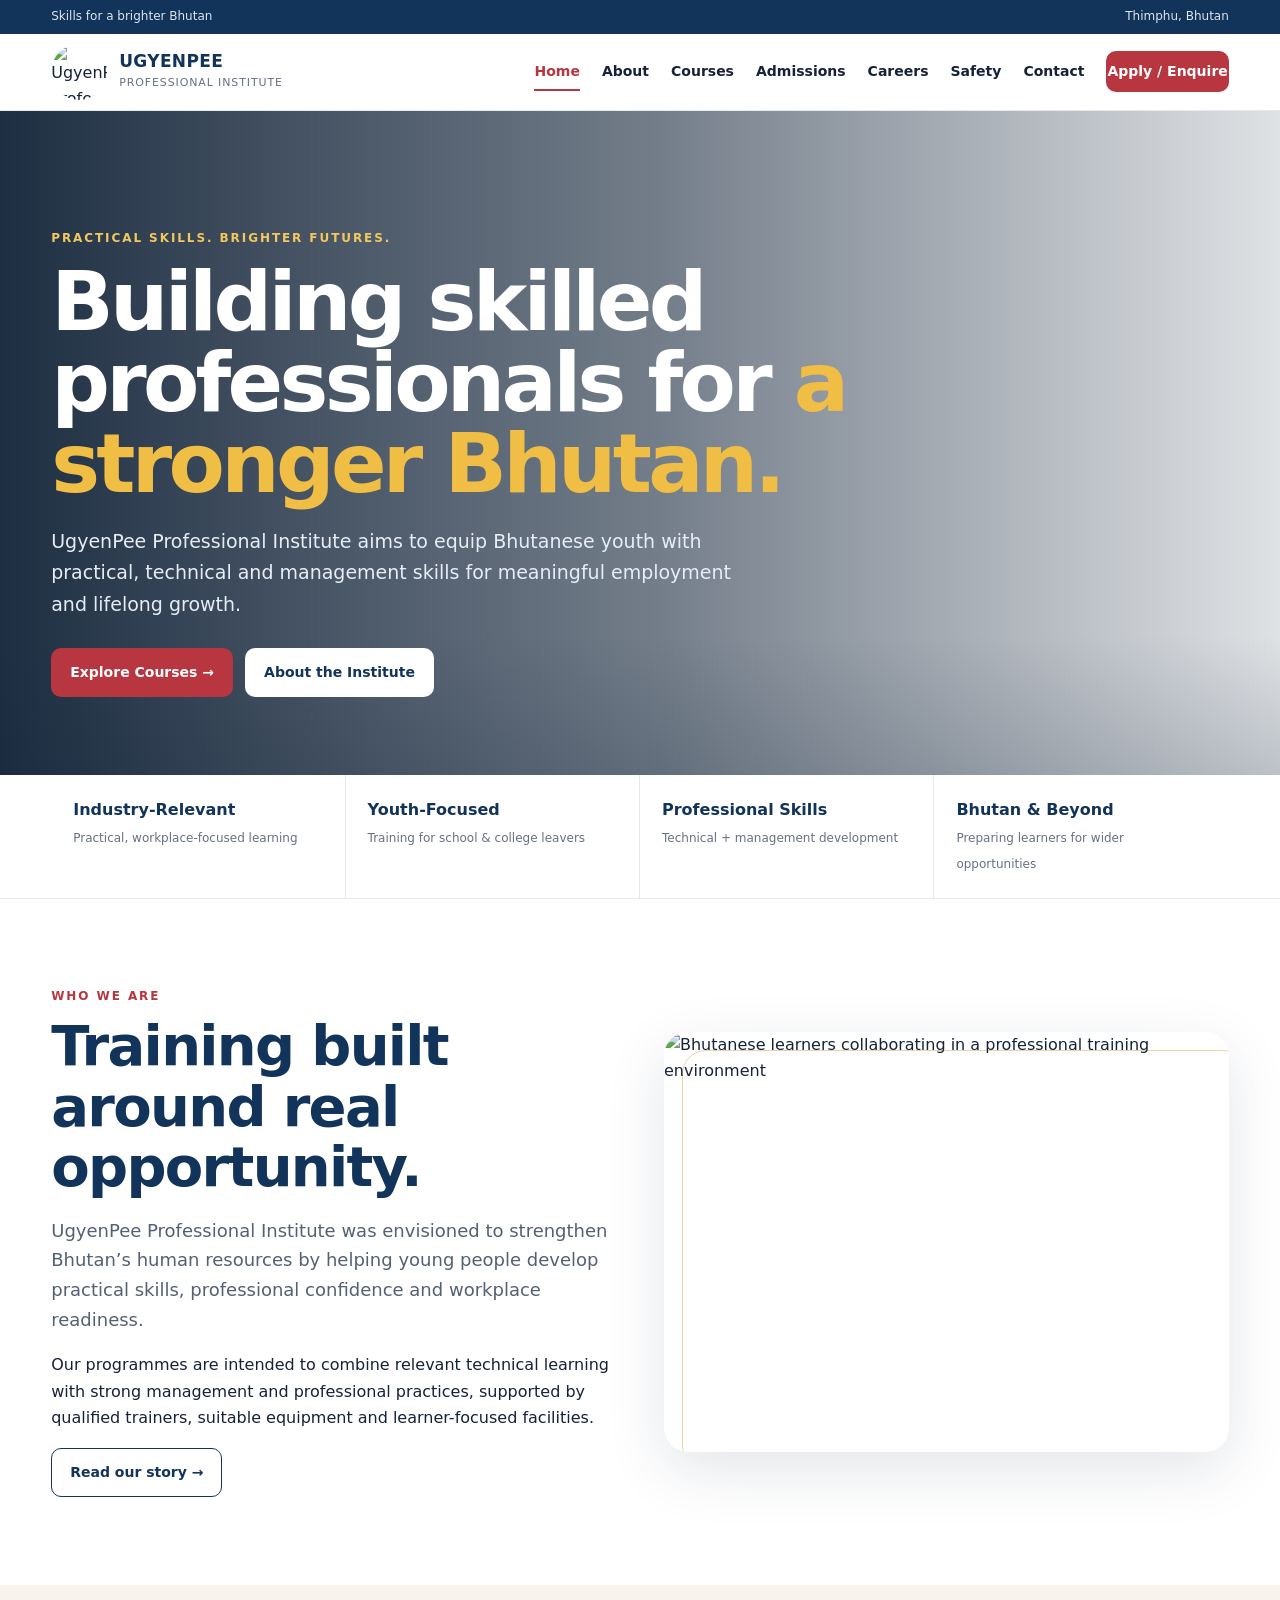
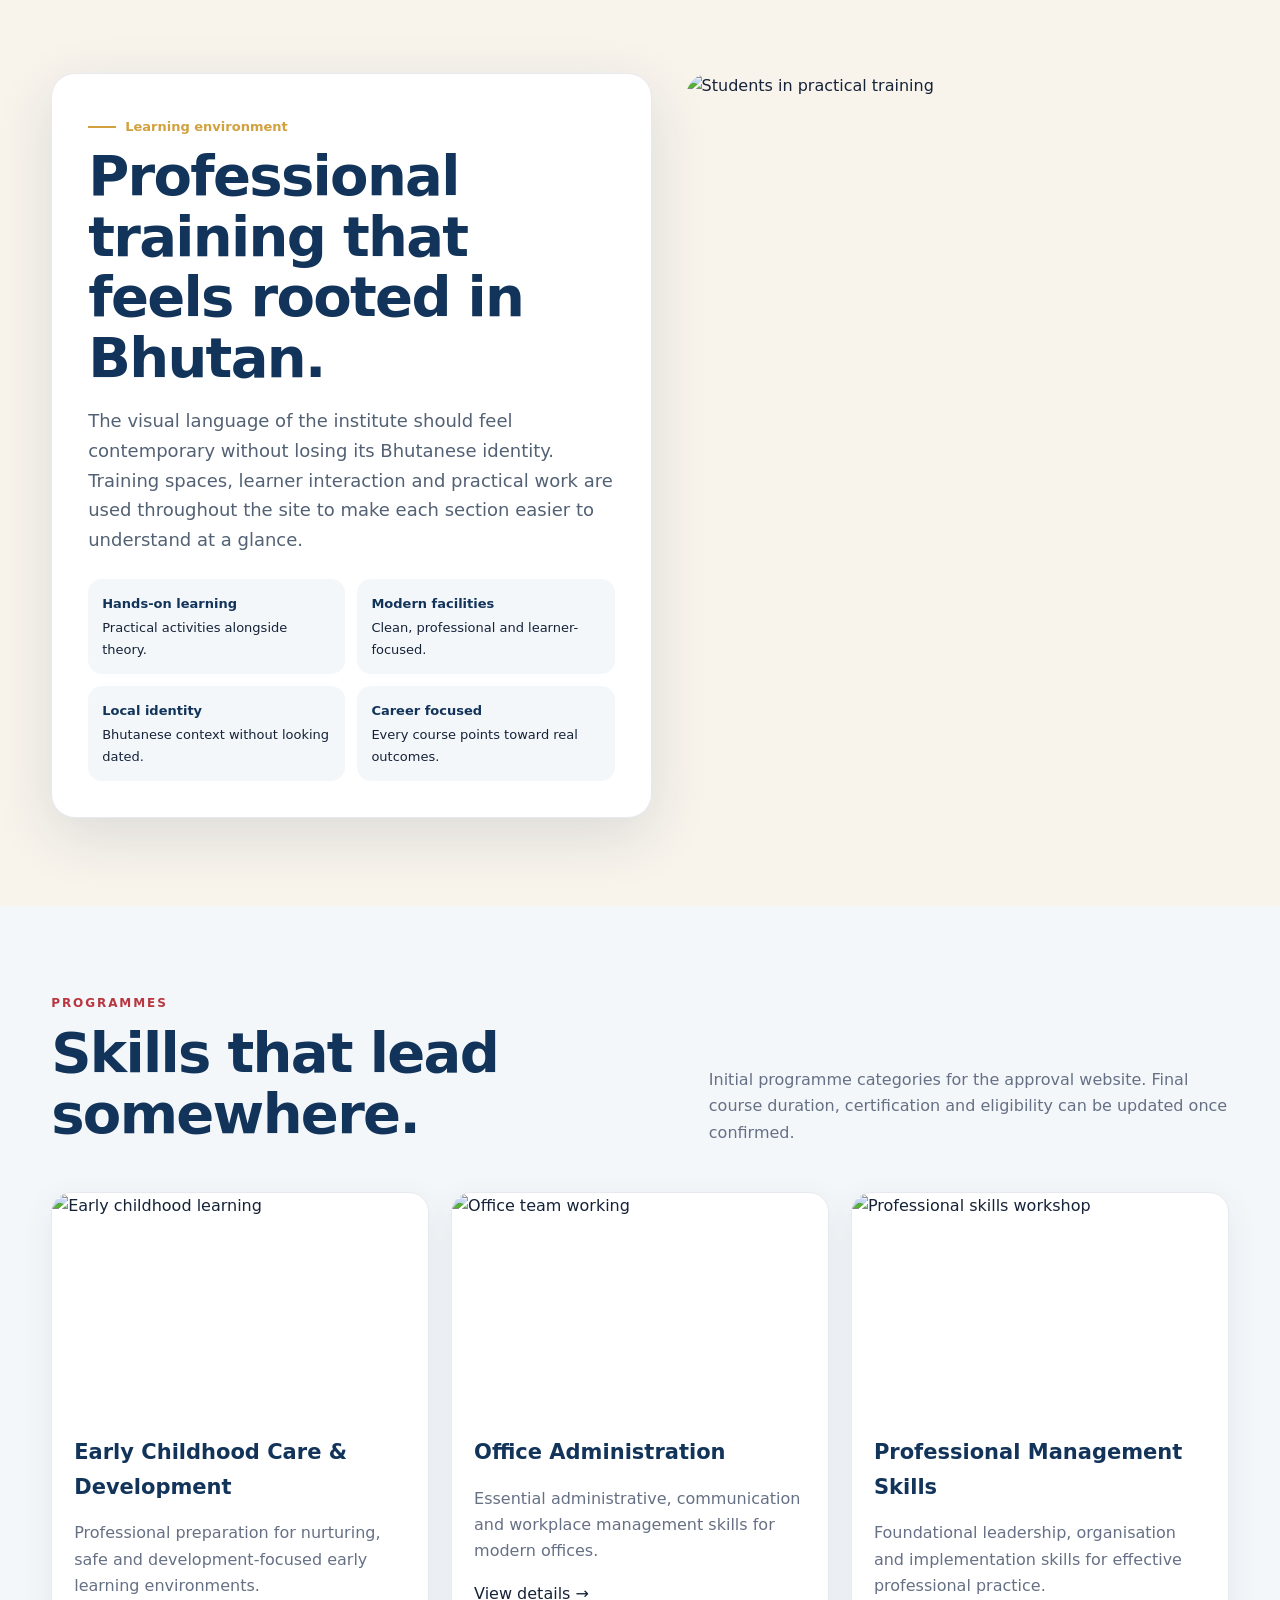
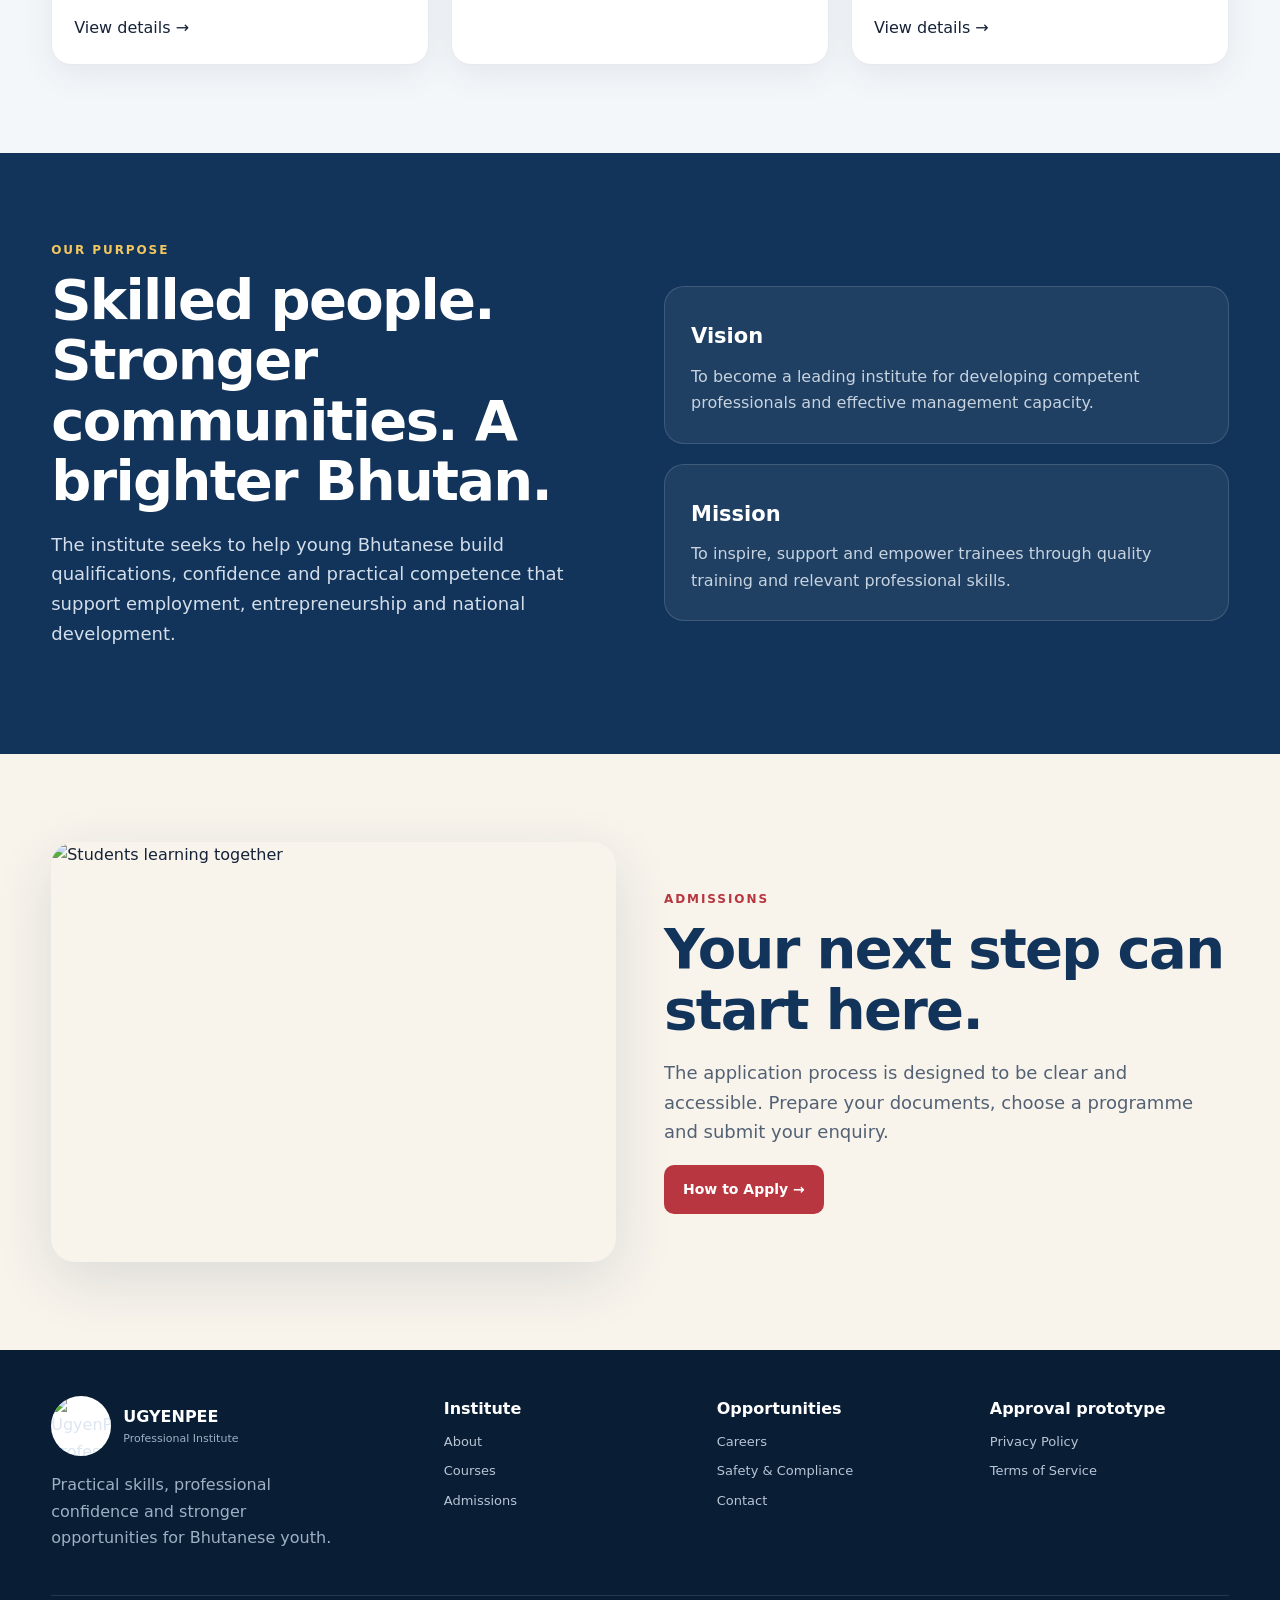
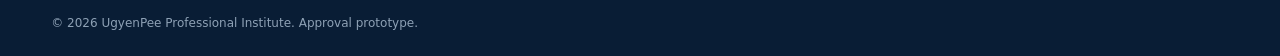
==== commit be6c22c0: "Use official UgyenPee logo on index.html" ====
--- a/index.html
+++ b/index.html
@@ -1,4 +1,4 @@
-<!doctype html><html lang="en"><head><meta charset="utf-8"><meta name="viewport" content="width=device-width,initial-scale=1"><meta name="description" content="UgyenPee Professional Institute — Home"><title>Home | UgyenPee Professional Institute</title><link rel="stylesheet" href="styles.css"></head><body><div class="topbar"><div class="container"><span>Skills for a brighter Bhutan</span><span>Thimphu, Bhutan</span></div></div><header class="site-header"><div class="container nav"><a class="brand" href="index.html"><img src="[data-uri]" alt="UgyenPee Professional Institute logo"><div class="brand-copy"><strong>UGYENPEE</strong><span>Professional Institute</span></div></a><button class="menu-btn" aria-label="Menu" aria-expanded="false">☰</button><nav class="navlinks"><a class="active" href="index.html">Home</a><a class="" href="about.html">About</a><a class="" href="courses.html">Courses</a><a class="" href="admissions.html">Admissions</a><a class="" href="careers.html">Careers</a><a class="" href="safety.html">Safety</a><a class="" href="contact.html">Contact</a><a class="btn btn-primary" href="contact.html">Apply / Enquire</a></nav></div></header><main>
+<!doctype html><html lang="en"><head><meta charset="utf-8"><meta name="viewport" content="width=device-width,initial-scale=1"><meta name="description" content="UgyenPee Professional Institute — Home"><title>Home | UgyenPee Professional Institute</title><link rel="stylesheet" href="styles.css"></head><body><div class="topbar"><div class="container"><span>Skills for a brighter Bhutan</span><span>Thimphu, Bhutan</span></div></div><header class="site-header"><div class="container nav"><a class="brand" href="index.html"><img src="[data-uri]" alt="UgyenPee Professional Institute logo"><div class="brand-copy"><strong>UGYENPEE</strong><span>Professional Institute</span></div></a><button class="menu-btn" aria-label="Menu" aria-expanded="false">☰</button><nav class="navlinks"><a class="active" href="index.html">Home</a><a class="" href="about.html">About</a><a class="" href="courses.html">Courses</a><a class="" href="admissions.html">Admissions</a><a class="" href="careers.html">Careers</a><a class="" href="safety.html">Safety</a><a class="" href="contact.html">Contact</a><a class="btn btn-primary" href="contact.html">Apply / Enquire</a></nav></div></header><main>
 <section class="hero" style="--hero-image:url('[data-uri][... ELLIPSIZATION ...]U+9OmF4/InqcF3a4co78gctBhlSax+Bu4luGrh/jH7oLBybPub5ALWmzJzjwNbkj6ZoWVJcSeMbJZlZAf68qBHHaKCrKQzjcWlycrdKvvsgr//k7vqT6pKaZVhLLFovfeF49TZRrJ8/hIP9SLMs7joKFPMOW9alofQtZrxKQJv7ODC3xiMUGZRRD4RCt9z32CZpCIgBvJv0QRdbVCwj6/8dATubIKYCD//98dMyT/87GlmQnGh0Jag4HGLAsx5aeXuZoUZ8kj082FJhDdzDecK1pieBoumPv9bqrluhELubZvgU5P/2CM9rMWgDPChFxeoiMRQs/aqjIfseZHqVggkNhvZB8PGfs5YgHSYr5n05BS66jgiXK/JUac5DZHwL6BvL7av1oToiUD13VRNmVnCH23lDe2cxIHcD0p8iGWmschOioAY0s9TEs68rwOlCNBHOmfry2l8uaCdib814yHHq5q+vqJGq2UF7GU7uAMdQlgtPB0SbapYSkCB53ZCBjgMNHaWkO2itjXi1/QZzTEI+zgBgM2+B9uVygRkJGQO6jp5X+18vF3+a4/[base64]/g6fjoPerxLowVKigzDEhUo/FmnqOPaHwCOcBZW4WqwrdIwgWVtM1ahvP6FuJDFNLHPNmvnw3BZPGSgB245dNZryuL3T9yPb/8iH74hhzgH8JrYnnjFMKKHGFvXt7OM4La69sJsccqE1yRfOdClLGIzIIHanpAQTX21HWNpuLcBgd/R66g2EsJ82YGSnwUDTmyFCD2fC3FrDaRwP4b4YVN6YskdEK6kmxQmNMbNpqHi4rjJOqfml3SMJAJ1SSzpTUAbmqL1F/yJpoGkQcekrk6n6WaRfDYVKvvpIf0GyCTQxT7Dp0jfJkdYPCe9sii7cmA11uUOVE8QmddMaBh/NipQJKNveySUNhebRvYrunfprWiC3/vyiWpAUztwmRbheXw7fd1CwKf/H6Bh8ohYp/fF2htVlw3zZmwqkMFeDvb/4/zNgQO85h6mf6NfPSTGoiBB5sRC4BjDTO5p5MUhsNsPMp/Zcc6e51qRGuOy8KmZ7FcE+B/5zrv/to0RKpStCYrqZZxxD9kQgV4da+pUul8pAlh4rC/kh02TAYgfUjU2SKNKzGFrvGrCvTG09ZHJg6UBhhV41cF96JSNputR6PprpTi3eNiUyvCt/laiiB9s1k1VS8rpRHmsxg8E2IVxGaRxcm103bloahXNrx0EAKP35TWwjfObPDk1Z6MIU56+Oo+zCD/cFrzK5CPbMgfv2/f1UEEZYC1st9GqHTcwEl5yatGT54dNPs04UqLo1mxmQOu97JZT1J0U/[base64]/YuyIjNwMGCPPinSog02Zj2uybC0oEa7X6YuFMNuMGlwq54CeWKl7HvHbt5dzvN0B9pVyrxJlOaO02c3uiqhqR8xsDAvdQSItnkXbnfrIWq0eobKVX6GYpsVWgE/krqrx/H5JjC3VRRElHzbFXU15JZdSbjzw0PKNz/TPl8uaxr3KtlzRFzLXJtbEaRC19VG9DF6rjcAiGosCrklgo3vlOtNzdhKNidmLb3tlAo070nD8QNX9YHDPSU6OzrDPbyu8NkwJbvedzX98/IaEVE0rh+mD5X270SK6jnv+5zh23+IWYUX03RAlz4haB3JcrqPe/bRvEPC7FsQTrzq5uaTGEHGr2xRSeqEs/7F+Owxj2+/b/5EWp5qFKy6dlnh4hI/DI3rYeFeOqEj8AZtXl14+aVQuDRYVBMVS2HSF9Mq3MHhFmHH/sMY2HC9auxtBOWnp9KXVF8+Au1duEdsdce5spZFX+ookq01x8wdGSgiaJ2OmoO0bllQFbzrmimxi6p3l32WfKJveSajbT3JxD39m9CEzpHLrlw8gm4ewgXxUoGfIjEUzF2zRDZyeXiSX3tDQJIldavV1Im629wytn6rUwqtGxm+sBPNYxc2/rDvexLuI0tYAWGQOL1lkvIlEz5DmZir67aIcQiN9pb2XZqyrPgEe5PvUbyzpbbnyE1K0rJ7wYCr2fOq7kkOJFTEUjFtjr7CbDCiDLMp9Du5rnidn8uKbt83yo4ZhsPq9OtkVAYIVe/6wSQIdaanAjwnNdgOv4lDIOnf4lvqa8XJo+yDCZWIaxUUt2rPz1DuaMLdqIEdhd98EG6pFZMAruEHStVeaieSnPlBRNeH5uOrXYdcmPm8Ldolg6X5h/AYYgM+SGIm2B2uRgk2d0FIoW6O+GV0Lhn31zvjbAa4NKZZzATQkspqC0JPIBPgj8DFes9R0X8EENSy9FaGlRznTHEiAtggrdVE+LQwSZ4e6fi3pNyrS/f2LvXwhhq+UpyaISTRYnNWlD/R6E0uRvCUzPYfj7NKIGBjCA5c67vaJP4XJp3O5jPvb4mpnoh7fJab2N+voT+fGfxY0YQmYPaMYLHzHaQjlVhMeixbhNl5L5KSpS8aZ8aCHvldyrkSMV+8Sgv9zcl5TQ02AzUAv4NRojysCNiPCTcABTirPlPNxg2a9KX0ZjBkQoWKEUw5vO5Xuy/0xi5tc2Hz32hiCyvP8WlBOvNvjpbFvjonH/a1FvHgxk7LrJ20e7yKjmos3WNtCBKLCLcSHVOxf+LsYlzDw+SECx4SzJhs22IQyTO9VTN/guWo+n7R6GxAMmGntIDnfKlVVo0oN99yxohtXgkDS3UCwnSaufukA15j9AIjDwmCDK+2fn3AmNs9FkofKfOBOFxuWX3E6ViocTPCom07bbcO6tkynBV4+QR5zc6IsOQBftmQJp+PsvWRX+U1jc0mm51YZOG2XnqZQrAUhDHRMATQ/8Ag0lKYgSzlUGmJIoEqa+8J0/LqaOp66Nszi6zVyu9fX6Is8xFMlboMEX8mLTrpcmgUFpENWmt/7OUv5mdX+bz7VpO5+fojCWn91OMNIG7dhsz9xtsDNvzqRSyCyN6aA1H2IC+pVlPNca/[base64]/VYZWkOK+kc8jH+9CV4ts1j9XFpn9umzq/Grr0fZqGwq95597LnbXSTB5if5EXVTJ3LBBSxYcxbgmTF/+bPx87WMH6U4E2vdqTHGu9LarDSpdN14EfA6wcMYudrSmc2PY+65Z3wNfzRT3dqBubgi5R66+aYZF1EM2vvRZDSENQAr6NszmVTsCOG+/ZLYhGC1Co7ehXCZpgjQTxTPmPJMdIM+0OpYTdL07vRt6LbJbQd13W1ID9uAV2rahW6QXf0jswa4nJaFZ4z7WpHulMc8tNjfXJZ1Ek44F/81LscAMUe//yzXUOMWWtdZ30Qvq8/qXAjsv0lWVuty/LgnvJw9P3XTkxnh9jio+4ZvmXH3iSNyzOJFyFOdPb/2mWGoHGQtx3rNkjdl1/9qGmuij4GJF61EMqmbYNMqL4L8pdauo3k8Cu0Wlf2gog2NJ6Mvq9bGKgzjxCdaf01X7OCwiN83sESgEQrkOBd4Mx/F/5Fx/PdF4meyHYbAwEnnATNNgrqUlzo5JTcazb/rTXzxYlRavppJuQfGEde1tkHhoijiB/op+6U1AUGgd/EiqRAmDm2c9WOKVOwm8dOp15swk8Rng0gB62gR/mGT6jfOiYOmufDb3tk/jyCsZF42b5/CyL+59mek4BDFG252j0vjRjSMFuhKfihITAtNVh6ydXelLCNM59UCOSI3NNkXCD3bgqrgs3kpT6PKi+U5GIQAieThUYHF5dpAdlz9rnkD7woTwpFZPL/UEHEL12OBb3JoYUOAEnH35dud3ILchUQwo1IP3qNzgULK4dp1S3a+F6W4wr4ArkNIvDDnIvk3e1j8fs25RVKDprxxRsKA3J0r+f48bRr5wYlf9l6+jZBScBh32zoqLxGrxFQQcuX33nGV254JfLgSLVa/UGCNCvvvFU3wv4SODGUPe7zdbdFG1PLz65+25R3JyiIbXcZv4NyhZ8AOzplDTEFImvEPOE3++Mb3i2t+SEKyzaWG/[base64]/xyqrWCbHNjKu8vqgKgVh9KtyX43LibOqy3JEmoavddJybqOZYkahc7r59JoT3BUBSTFjIt490SVQSWmVrZBxMxOxrVW3HMKOdsl/86IiGguffzc5JNItRO8Oi7gOWcDD/9yO8qSiB0li/x6yGGv/rsL2/[base64]/OBA6os8Ldvv/GEZMj7Z/t619NZPOjwRK0XW6v91RllZPtA6EehJAZGWsCkBpDUyiZ+FdHG7KOdNNFjqY4yg+mfyOpXZOXQxXIbJXloUH7QDFKXDsZijKCybXMaRkG8n3k+JVIIf5iqtRDMo+AVQg2VK5WZu42cBghk6fY2Y8gMz0rtWCUNxX3BxeVBAfD8jN/2nL9K46uCz0oNIPZphCFkNclO6pcgYQzMUZgRdbBWYuEBNB42WJvBZ6K+//u/pLLPtDTAlSx3lvDw40s+OzciGr3hMZWi/Y7zdIfz6qo/SAnvlCmP9jvKsIdVvmgtINxul6oIcv0tATFIRfrrFjSqwrc5yz7IATS39aCGYlTsqsKz1aVkJsTNi0a7H79f2ppOqSdej7y1J/cG7RJyXqbV32BuUqdV58ENkArtAnHAC97B7AvXS63a3p+Q5Flsx5GrmW0Wz1HHD8nXmYx5Axd7wkfmMkYocYP/S0HMy4g54tlp8DQ2PCIp6V1iVyz8gMrl/G8KAINb0DwVs9fUavKEP0b51bRjm2nOMSNxab8dohNXueAgV02rpY8Jd2rmwncRGCPwDgXgVLvIQBWRC/cmlJXvQaQ8nKkE8qoiqOnWHB/tAFRPyRh/cQ95Ao4bpDVCTNsaNSYWvFxRZcezn63sQPn/L84CPYbaZVvEcd5hxlXnHa6yFeYjQDo+/aafU50tFDM/UGyfhPwu2y7zrMgi+MpmBJjISkQ20TxaXNrvjgaAYQfYbR+CxsTzJm+LTEQzdMEjL6TjqasUgzMUi6eT13WyrUitQ39kAobQc+Ya8cyqneN14cdd/RtPyZsqah6UZ4C7R4eFjKh6U1m3v8K8ojgysIpqqCja0cUPVtA5MGikdsQRm6T5ePXMlrXUD+1fZNEvJRli6+P++P0Uto3mI2xE5DTUFnLJ4eDRlfHEOjA9o5lS3C2ep3BVJAnEKXS2DlvM1p/1Qw3zFGmuyV9DtTJUJTLzjp6SAJ6B5C+tPj5zplmtqlRNcFtHtpUknjzleRQj274Ha6xazk/yHgNA1Kuh4SaD7Qq7zuQHRogSWdqZtHGgDTNxpu5sEPsefSzRJ1eL9DJHNQEjWLW08iNVRPKrnZ0FUhZzaIjzmkbde4LGJcayvdd62WEpD3L5O8H5fKnX3XNI2Lo6az5u/5Mjdf8scjcTa0pWUnp9YeBTZdLU+cVEacATPR48HvdgT1I8BrKa2vTN07H5DSAgkTfKAyFbKT2J4TwB9eUvVzZvot+MWVIR+OXRdNQ+eRj9DeHlprMef2374Giej90gcHGP/QFfAP0soPIR2uYVfFRjs5YKCwVGUuFvHv6BukYbhA9We/6WY6HwlezfQNvS+MNvsL7zQYGvTxiyBx1dGeWdFNFaHGAVB+vVdmU9w0pGbe0paBJcMB8S44lt8ftnNN3hrg/Vt+H7c6MeydvLz3RrEDu2N+0kWAwge6YX1EHwFrVhpsn3tpny4ztzLUWh/6+GRmt7Ufe8DvP4A8ClYR1wTQpDZQRbGkWlTQ0EPbGuk46XhcSZnGw6gzK+/hD0I/Loli0Zg/rh+kw9HZ6TTkDaa2JshnwDAFVQC1Hil60K4OeHWaVruEn+VH3aFVdkp1TLEd8V3gEmLqIdU5bXhyUsyLwWWqYnmNMjZdhX+77p3+w/3qqjDZ5zt6AoyhpprRrrIf/gOWHXysDEqgwD2bdKiCtk5Wz5LcgDBK4whs+v66ZM1fjr1CzujyvIwK80OA22E8X1k1eUs2pSq7lWFy0/NanNZ4UzDyRSUArbtVmERM9rx73qBDkIFX8URS4sIXLA6tC19xw8qXyHJFza/rlpzdiAr7NeQePq7Cdivcrhse4A1zUv4jWMZ4K+zc//JLhqE4cmKDCBv9amocjUW5Qn4gEP0o8J648m6AeQEWMP2IkD59Hy6IpR9UTJiktZp9bOxkpL/[base64]/Rop3Wk9HN5oRAE8VHh0SLwAttWCUe/ttE4VaCalz/1mYkUrnH0QBj9/7E8FlEEmJLfw2BV6x/iAGHE5aB3n4ocHY4HKWheA4ycqPwdlgSkQqS4bR9HGwx7tmbBfeCUMkNP+MQUE95o72jhOApm5Mms7x4zvzdIbo2OiWptIPpgJzcYgddQOmm5o/C67llT+P6o1PA3PSkf+qxryPsdagE02ejqA9+NkOy9x21uo9kaZi3hcKgGIGJjWF/[base64]/+BnnhXqhyUyyLdsb7nBH0Sq+grlAbwGdIYZYWuve2aCrM/CXhtLxwfQsvQNdltm8ivZEkF6/10I/n9i0M05d8h4XfkeSv9hN9mlUKA+4FsOH5jk3J0lcve9G4OHSd7rrTxjTEtZoq75r12YldXCcw3bgEP3R/q6GV1+BZdI2ejPPQ/8SVeir4qsSuRTtXDnd+hNNVH9v68Nfi784YyJwMBlngxWbMffYT7/V7iqE6TsKtBLSCiQWecutl16oFVX8KWsFy+V4XgvNiipAhCq7rbWnbtScXaEzjl+OTkbsd7onvJ+MGd5Esthci9iGQATF9z9T+hRCFsSRQNrbv4v8HaKN9pDECsisbrDf+8/k70wjvwQfr66JFQDepg8MetDt5CtYfANuNAUfjkZN2jZALRsXfHY8fVx/[base64]/OMAScR2Tl1B7s+uwJXDMgO7uiUfNbwHoLCjhICEJsw7cAn1TPtjofccyll97WvYwDrUmCX+2vwl5WjwPdx6XlTUI8Hnw4q6D+1PcjI8SwhEZltS/cIXYbjvUFuuTM6xa67ppobGGLPUK16xPt4FGczPbe7B4p+VXgO+BlJGonmpYe77AlqaXNOU0QJxsoxN13pQqiT5qfXANmgbS8oJzm64ORdKRywcbdJnXvhrlNfkXVkYw/4G+iB2EOpwkx/xhnIyrevv3GlgLIJSGYD8zmzy3sGdh8P18kh20xVM6uifC9Z23kDrh/MLkUjmdBRa6OQ3fyJcWwe2MhnvlULQ3dPxp0tmug83lXS1d9QqXXV7vFCou1UiAb0KWfPJnTL2bQ2Is57eCHQEofoNmgXYjmfkTPArikiRAhVeqd1Eur15LBQ1uL9c09buS+d0ILVFtOqy/sSq43dY/koAJQLhsZyaaTOnwxP+vYOIqWKiypAHTnRUPuh8sZdW4MDpsd/cwNawqRi+nIQrKmiIVqYh1qfdL8MF68Iay6V93R+p53YFFsk/CkKhU/MoCFLTNSGaeQ40LVoUfXZUtgXuhk3X2HwV2+A0r9YWqBqW8u0QZlSTLNYYAj22lV26IFEql3yXTcfWf76aQbmO0oF387OjB/Ze4OcXwiAZIjV+ge0lTeKv9OtrrVA3ma22jjuYn6EoUSiCSw180E9uTYZl1Oa2anMvEDA09iTqjYsiaET5vxjOnDhN3Tuh2/DnbwJfk1bpWJqmUGqP/h8JyyWCHZqfpH0WDymHmVR/QHx+lxfB3oB0zXThdSaRBBqQcM/EX8IGXSfqPp2sYwRTPhigl9URGdp0YU2FOCnYbb4yPDYozr48QbdnYyp6y/l3MWhb5zCygEorRoqLG7iL9qT/r3bLWvNqFl2zpmD4qf7Vlo/2myuK/uWo7A68FNFLLxyDfoa0B0riioMMRfOIeRyDXxXv2zwTbW2m8yYcZJDr1Q+o346wBsI4GSv/pMLtdbTAOC8uhAcNUK2WqyIINAAhucKVgkRRCjiik3+WqqbSdVyznr63ArCCwDK+GIWeJZRLTWjS3m8ct2OJawGJ9HBIWyZo5uU6Ri+aOSj0Taf1f+HwgAA==')"><div class="container"><div class="eyebrow">Practical skills. Brighter futures.</div><h1>Building skilled professionals for <em>a stronger Bhutan.</em></h1><p>UgyenPee Professional Institute aims to equip Bhutanese youth with practical, technical and management skills for meaningful employment and lifelong growth.</p><div class="hero-actions"><a class="btn btn-primary" href="courses.html">Explore Courses →</a><a class="btn btn-light" href="about.html">About the Institute</a></div></div></section>
 <section class="trust-strip"><div class="container trust-grid"><div class="trust-item"><strong>Industry-Relevant</strong><span>Practical, workplace-focused learning</span></div><div class="trust-item"><strong>Youth-Focused</strong><span>Training for school & college leavers</span></div><div class="trust-item"><strong>Professional Skills</strong><span>Technical + management development</span></div><div class="trust-item"><strong>Bhutan & Beyond</strong><span>Preparing learners for wider opportunities</span></div></div></section>
 <section class="section"><div class="container grid-2"><div><div class="eyebrow">Who we are</div><h2>Training built around real opportunity.</h2><p class="lead">UgyenPee Professional Institute was envisioned to strengthen Bhutan’s human resources by helping young people develop practical skills, professional confidence and workplace readiness.</p><p>Our programmes are intended to combine relevant technical learning with strong management and professional practices, supported by qualified trainers, suitable equipment and learner-focused facilities.</p><a class="btn btn-outline" href="about.html">Read our story →</a></div><div class="image-card media-highlight"><img src="[data-uri][... ELLIPSIZATION ...]ixA4/R9THY1eGLfdYCwcwV4/ceaJZ+1Pn32YXJefL93b8JHx2j9iMrASE8GwdOOsx50pw1borjwesNnDksi2aUOtVcYH2G4NuuG1rmBg31e8arZ27b3uXLerHkfHyouRW4KYt9PSMx/mBwZFp7/uF675NL9egC39INqP+6mc7+zy2Gq6cPNBXdT0Y5DQl+eAFf374Eon7V4ItsfKbIwhW2OSy2Y6fIWi54Rs8bdsAO51Mt3eNniRbDFIugZen2Xvkg+qblOc33NfvS8tyb6ybBHRRd+esu2mIFtSrbFgC9jdn0NgUMgCOIDifuOSkdb/EZfkbY9VByqnZiwHbIIjtqW4IZZkzt64hXxuCxOKRFKZ9uPCPDee2To+A1S7l89BLCgLiZFPfF76DobAI2R2rNTEfF3utZxYz/iQCAFXJ1CVOeLR2uzWNPncDyZPOdYpQzTT+SEgbNP+nTe/FA6pF6GdYbxpnlKg8r5looW/QUOb8TPBBSzZJd7TI/PCnjGKW1SdBC7bbXBE62yLPjvzwDN5jySUJvekBaRvNlTkKNK3NEZ1BGj+XlZQ6cuThRwOY4xQTSmKq/HN68z+Is0tKKDXSK5A9TkB4ZgVtaVi5GuMbkcPkmWhgf4c7eH/XhU+SL4/QQY1vnQ4xib9bXKbBXLq+qwQ+kl070qXUTNHwJQOi8Pkjr7sduwtzoMkQJ7mduoJFbcwOlud3RILTNtwuV/9NarE+15SfwuiXxFGDBZonLafhXMnym2H23LwJjPQLegKvqeIp/jX8x6OA9Cwty9Ytgis8ZLtoiWYUJDyu6O9MyycFVpFv366IEvoQ2PHaoSU4sD3nwKZ8k139Ka+UKf1cid9y/pJV/83tRrlF4MCVl8qQwRGYtLOulP51XxC+9fTodMyZFR5VsHriqPiKoi1Jxs38MZqsloFxoU6ZCosuwmAgSz9INhDOc6stOEExil+5bP1Ppi9RaCWTYTpDurg9hfPRhnKr9d46xp4UY3vdZPM/htjfQE5IHcqOD0Sp9Z+2kQhyQbfJJgg4Thrj4qpQg/5bIE37I0wLTrQElvU9o+z0+kQAGucD0oj7nSVQRWDXhyhbP/Tp/K2lFke4WAyOO3sCFwW/MIw5MTzKVZczxrnHA9rQw9MeZ1iBYZ0jmvQYnz91gnsiNjHXjsmqyuA5KvpW3vY0Nk0f4ory7BPrujUePu5KBOrOe3zCQVKCKVW/exwIBUsJ0HqBGxYegnmICwd+KIXyCDkpVBHVD/kO18coTXvVf4FC7HxLy7ggVIaSEN4AS6XFp55Qo1DffTJ12XBoLeuSGIGw3ar5vQbh0Y6KeZRyVGVMb1z2M4Xj1UkEYXqmW82yNBGXvb/KO5H/EYmBUwI+R8X/B0PZcmn1iwMdFzrGoD468zFDk0vqPYtI/eQMwuIXwxTpqCuynXJ4IS+iarWRVrU/y4J0dYFyVx7g/NZODtK+lr9aYYw42r9QB6xKvU+ZK6WMeFhC8hng/U4tL9ucRUmXKnVy6aMlaWf8GIlS82UXuBI3EChdx2Xy9Hf1LwpRWMoGnN5ZcUmFNG3kVFSnVXi5VO5TmKKsaqi89Nm8GHFIAco1lenxyfjYbsKJjViU5l9/xtyfN83j8+cGpxKrjJRS+eMaFuc/36blOM7itl7i8M7ISnYe/+S3nnmHSay1Ht8hNlj7SaSIglTAtBE4JlmktI7vtbjqtTIhtwR8HZNaKoEx2bjPCCAraEEbaKz9SHZM5UFkexZOGLgnWsmJwtocPKRSfqxGcOyhIISxfr/aDOX/xX1I5Zo7oPJfRci7ZYwfuXx2Pv/G9ByMknIFZm2LeOxsZVCTBHWpRWuhyfK1bT42GY3HreOdlmosDB8wLUZnZgSaJ6KQahQL1adgk55oqoXo/8vGX9gEWPrBfJN+chi2jj3cqwAafiI7NSvu2fRK1rUX7Kh041I0ieOv6F2XR5Af44khyc5fkoDEhLMmwYu7ngmSP6bGDfvAWvi6bh9/zmYfsE/2z5CnvgH8U5CcWtPxgO5RfODY3Z0McI01xjrm4RDGiUcshWYCJrfQclypB+ghXVFMpvELvwmuAfMgVrNrn3xV6eRURg9vuoTsjc0FLwOW49+99LzTeDq8M+ZyDE5D3t4KsQ9H0UiCH1O8e7IABOZAnhC6jA4QbTdRcKbfIaRaWiU12LTXtyASiCyXuLNlPL0RFoKBfu/VUxlKKmNWf4n7qBq6JiRAP6vc9D7WT8cvEX3w6vVk0+IKpzXU5DaCDkf6ILK9cncWcAXFxXMyLdmrLI3lbGgb1X5fFtXmx5L568S61KAlLTFmCmMYrI4sEt1+yuSRrk28oQDj/yC249yxZNd/Tsk3XK1O1IjjEem8fCt7ljLMmuCwHZaTVSdjwOzFTof5/4s2C+fsZXl+LVMOkFjrMQ/zVyplYgm+YaDhJSbzHqIAa50JHppOBIzP7YRy5DoPCC0bDUBB2tDUtr47Ef13h1uLerxt6qNPREXDIcMNmkjd+YnkZ8tMvv5MDqqEpEuhiXmjN5GJZ58MAIOeMRMSa1CN42iwuQiZSfwVcyQYRXZxS7HogmFAlP2jnU6orgoaj/Ic02kKkKTcaET2LfqRTKRCzdaOmF5j5/5o5qFqrVoV6741fr2u9KBUV5cyujnYx1QlR4G/OiBOaL3Z8lkM2RRgW6iN3fIYle0FvwxpJC8FoUZsnVdfUDjzQuN1fnIsQCEHwtWWd1OWuf1BOt/2YkXZTeHaArNPz/7SwpPvH2QbvU2UbOJBvx0hRLXxCtOkwRbT6C4YPeDELZaoj/NYlA6ARB/K/omYDAdlsQLk8igV3nWWBuPf3/GlYF6BPFr5h5dgyQpVL9fE24V3pQO/MLn2XFM+tWaT9s3wi5D304I5Ep41/SjRNrDlzxghq2+hffBTsR6PIAmAHONdjoPtWybEHsFlrruCP5I4LnduXzTFdLrx/[base64]/5t+KMN7pS1IbldYn1QCmaljxxxIGzwNsF2t6jo8Hgw6aGemtet1AgG/[base64]/p8C1BjRu4BY4WoociSqVdRmRLRnZSqeLCMDb0MWYBcL9p0icqFqkqPEtCqyy9X511NxzXBAxJnYloKY3+/W+Tj6KzI8/PRxTXi8mPaDusDo5n7wuypBRgggopmse+ikFMIyC2ml5Hx138/vza1diAwO8+2YM0mD6Osa6KyIL+RXIS/AdXOfMH5Haj6d55CTaSzv9PKS8OQSIBaDeX0j5X0rsdDxN/TnQ4n71As/[base64]/Hz+zZ7jhVx6g06LVX0LCXZuEmPb0QZi/IHxuVlb3F/cBH6dQQREieE3vFPH1/43IUP++8Vcjw3UA3BPPBcauuZsc/MMnP+/SiiWsnZlq3kZyHDeRXyedxQAxo+qxTcTVP9SzaKZmOfh+pbdsUWOcKk8wyNXcWlPRYzbEB220XMnltdE2SRGJAcw1b4QLv9/YmPLWTfxNflJtjuxhkIEfJd7p6AtZ/UtIxSKdfX0BVJdWYbCbgrn2t+KlG80CxXZXFB43633b/hmTpOWNb8DXlTu/CtISSjdz9/VfCJyXVdn+pacfj/Kp656Cqwudn66as05iy1StPeTBGW8VVS8fE09Gjy0JfAvib9ITqgatUBDY5ZTqxT5AIphjh4qDzm7PBMd92RzLAvXST84oAHZFXMyvoB5bl6doXz04yJkO2/UJCRaMwTo45wAAByzFZ90U5HfgZjwPc4tC3T6Sbl3sZI7LRMprJCEfEcg8+bcjSCtOHquNoP+N2np4N+3I+ac2hjvvMO2yrB7cQ+0TqAnjOWCRVT/Q3UIRiHa+y4xk/oHYXeSFV/mqKS1oU3yb3AOFd2kYbfjPJuxa12u5F51ffvBkGRaAOcDmG8COE59/N7L2Ycam1b9ULDYVG5n1Xwt+DscNsG4AAhCYsvyKGa33JHbYEtusdJgn0EAA/uFo/7vrwg6/2MzqcqyM3WsLDyIXbzjs2R2zRjA4U/3WX6zK2exwg3wg2ScIeBL5HbIBDRGIM4UsBTkr813qsLdOVJ9Uv3AXbRR60C4BcmxMatFkc0L0FQ0i3vlX0TI9ByW0vdbadIUNwR4hPNr5eo27PwY945jOZ84YgZPmE9uFCGV8UJIWo6WFDM9txpK2GGTwbXlrTP5gPKYvz7fl0lqUO/c9cL2ZUCFLN86WjoiSMgzHF8PQz2I3wlGqYUOCyJgTrQoxRXEecyJtO7/2OsvMEBgP84nE/Pjawzjj9P/+2W3cZNWu3OFrt3tRi8uHBn3dJapOfqrNceksMM9rL633NA5di6iQ+4IQuIecgwb0YvXrVjhQuH2uMLxkf2c0CMZp6a3/xgR3xrnBehC7+RZq5oasLXTcYFjtY0BbkB9agTGdV8We48XiObmzCIOZSKie8VXqMiEFeydbBDtCXv/8VEYdL+l6kcyZZIu/bokJBsbWOPH8KDX5THB8E7UUmFwwdX5qVap7AFwh43U9WmZQIkJaqngwuBOuNnfQSDXqyVUQjGnIzcbuMPokCdmZ5vJEmzuIjnt7sGr5yxS1446QFrz4haBpWruoIylSg31WPJ1A+Mp9L33dDFRu1VYZ3UNPdUMAwfU35AXT+CEfUOqgx/[base64]" alt="Bhutanese learners collaborating in a professional training environment"></div></div></section>
@@ -9,4 +9,4 @@
 <article class="course-card"><img src="https://images.unsplash.com/photo-1552664730-d307ca884978?auto=format&fit=crop&w=900&q=85" alt="Professional skills workshop"><div class="course-body"><h3>Professional Management Skills</h3><p>Foundational leadership, organisation and implementation skills for effective professional practice.</p><a href="courses.html">View details →</a></div></article>
 </div></div></section>
 <section class="section feature-band"><div class="container grid-2"><div><div class="eyebrow">Our purpose</div><h2>Skilled people. Stronger communities. A brighter Bhutan.</h2><p class="lead" style="color:#d3deea">The institute seeks to help young Bhutanese build qualifications, confidence and practical competence that support employment, entrepreneurship and national development.</p></div><div class="cards-3" style="grid-template-columns:1fr"><div class="card"><h3>Vision</h3><p>To become a leading institute for developing competent professionals and effective management capacity.</p></div><div class="card"><h3>Mission</h3><p>To inspire, support and empower trainees through quality training and relevant professional skills.</p></div></div></div></section>
-<section class="section section-cream"><div class="container grid-2"><div class="image-card"><img src="https://images.unsplash.com/photo-1523580846011-d3a5bc25702b?auto=format&fit=crop&w=1200&q=85" alt="Students learning together"></div><div><div class="eyebrow">Admissions</div><h2>Your next step can start here.</h2><p class="lead">The application process is designed to be clear and accessible. Prepare your documents, choose a programme and submit your enquiry.</p><a class="btn btn-primary" href="admissions.html">How to Apply →</a></div></div></section></main><footer><div class="container footer-grid"><div><div class="footer-brand"><img src="[data-uri]" alt=""><div><strong>UGYENPEE</strong><span>Professional Institute</span></div></div><p style="color:#9eb0c3;max-width:300px">Practical skills, professional confidence and stronger opportunities for Bhutanese youth.</p></div><div class="footer-col"><strong>Institute</strong><a href="about.html">About</a><a href="courses.html">Courses</a><a href="admissions.html">Admissions</a></div><div class="footer-col"><strong>Opportunities</strong><a href="careers.html">Careers</a><a href="safety.html">Safety & Compliance</a><a href="contact.html">Contact</a></div><div class="footer-col"><strong>Approval prototype</strong><a href="#">Privacy Policy</a><a href="#">Terms of Service</a></div></div><div class="container copyright">© <span data-year></span> UgyenPee Professional Institute. Approval prototype.</div></footer><script src="script.js"></script></body></html>+<section class="section section-cream"><div class="container grid-2"><div class="image-card"><img src="https://images.unsplash.com/photo-1523580846011-d3a5bc25702b?auto=format&fit=crop&w=1200&q=85" alt="Students learning together"></div><div><div class="eyebrow">Admissions</div><h2>Your next step can start here.</h2><p class="lead">The application process is designed to be clear and accessible. Prepare your documents, choose a programme and submit your enquiry.</p><a class="btn btn-primary" href="admissions.html">How to Apply →</a></div></div></section></main><footer><div class="container footer-grid"><div><div class="footer-brand"><img src="[data-uri]" alt="UgyenPee Professional Institute logo"><div><strong>UGYENPEE</strong><span>Professional Institute</span></div></div><p style="color:#9eb0c3;max-width:300px">Practical skills, professional confidence and stronger opportunities for Bhutanese youth.</p></div><div class="footer-col"><strong>Institute</strong><a href="about.html">About</a><a href="courses.html">Courses</a><a href="admissions.html">Admissions</a></div><div class="footer-col"><strong>Opportunities</strong><a href="careers.html">Careers</a><a href="safety.html">Safety & Compliance</a><a href="contact.html">Contact</a></div><div class="footer-col"><strong>Approval prototype</strong><a href="#">Privacy Policy</a><a href="#">Terms of Service</a></div></div><div class="container copyright">© <span data-year></span> UgyenPee Professional Institute. Approval prototype.</div></footer><script src="script.js"></script></body></html>
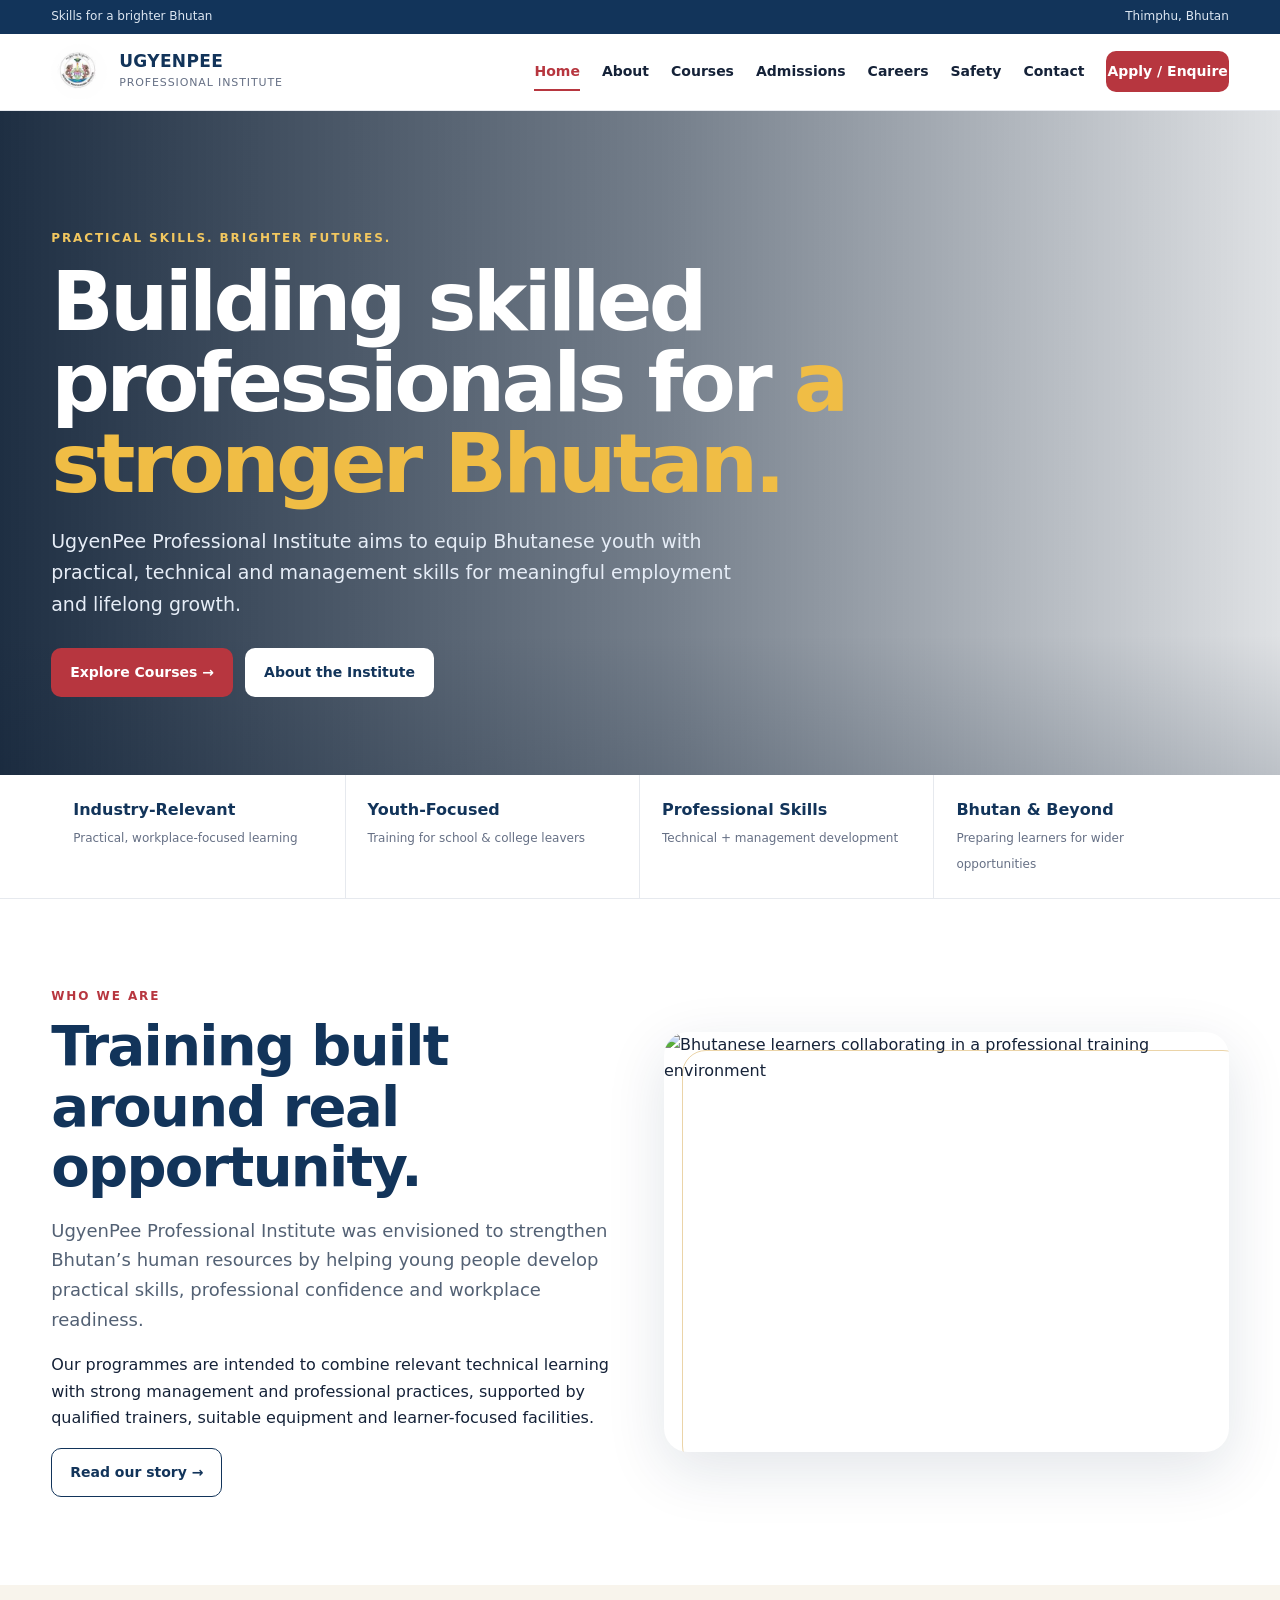
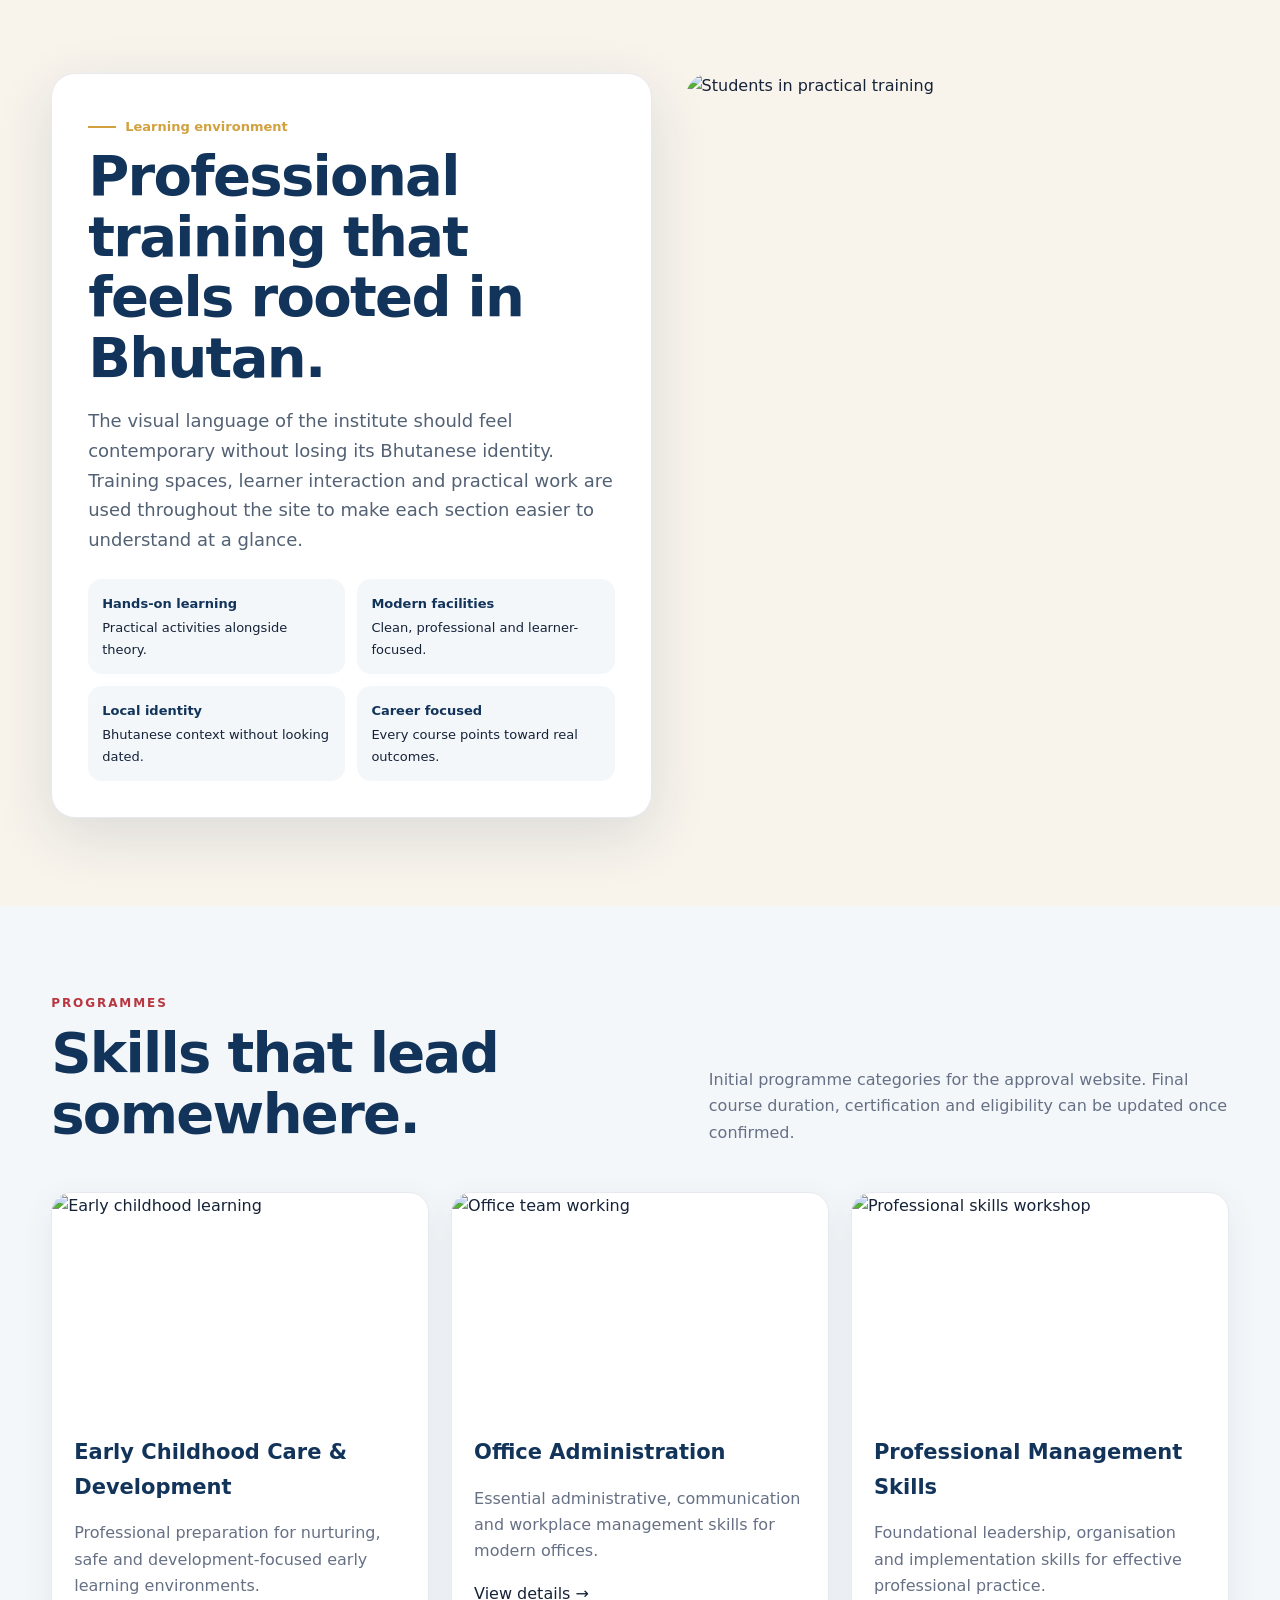
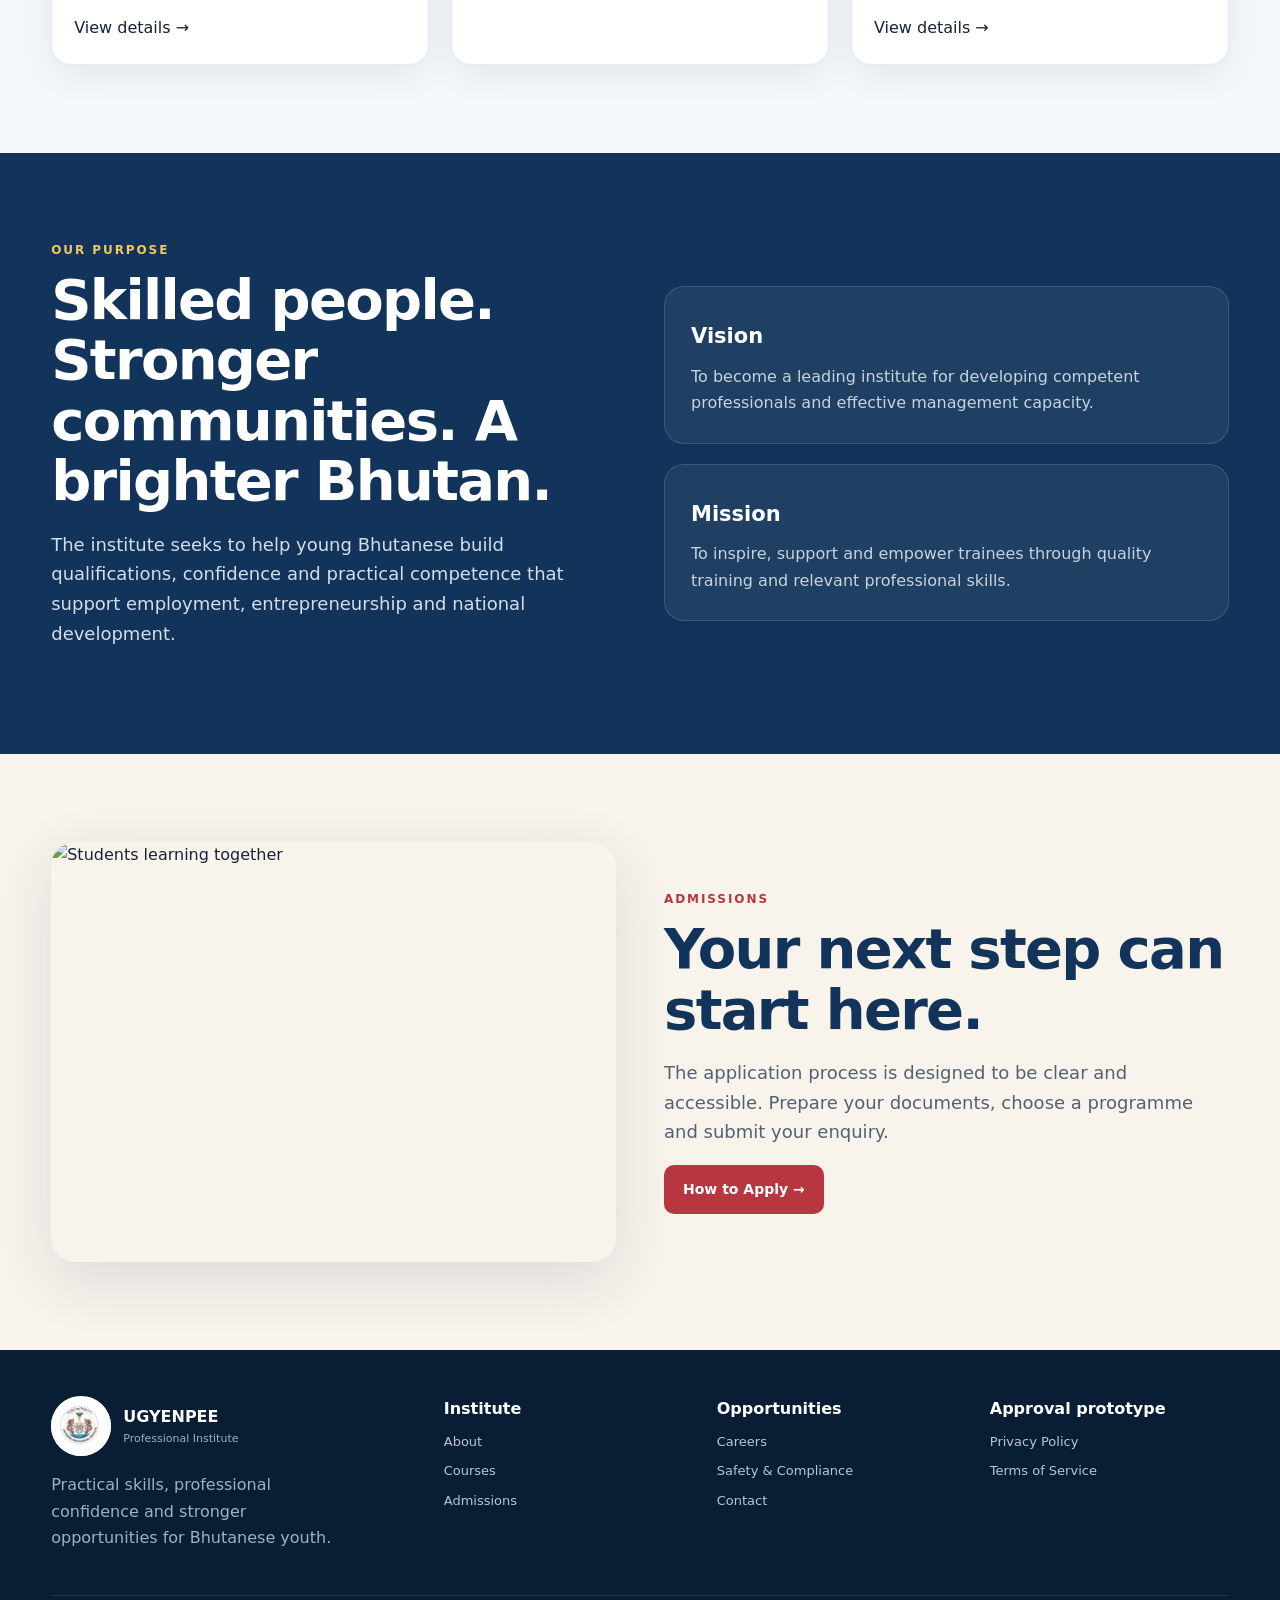
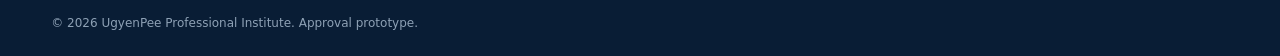
==== commit 365dd894: "Fix official logo rendering on index.html" ====
--- a/index.html
+++ b/index.html
@@ -1,4 +1,4 @@
-<!doctype html><html lang="en"><head><meta charset="utf-8"><meta name="viewport" content="width=device-width,initial-scale=1"><meta name="description" content="UgyenPee Professional Institute — Home"><title>Home | UgyenPee Professional Institute</title><link rel="stylesheet" href="styles.css"></head><body><div class="topbar"><div class="container"><span>Skills for a brighter Bhutan</span><span>Thimphu, Bhutan</span></div></div><header class="site-header"><div class="container nav"><a class="brand" href="index.html"><img src="[data-uri]" alt="UgyenPee Professional Institute logo"><div class="brand-copy"><strong>UGYENPEE</strong><span>Professional Institute</span></div></a><button class="menu-btn" aria-label="Menu" aria-expanded="false">☰</button><nav class="navlinks"><a class="active" href="index.html">Home</a><a class="" href="about.html">About</a><a class="" href="courses.html">Courses</a><a class="" href="admissions.html">Admissions</a><a class="" href="careers.html">Careers</a><a class="" href="safety.html">Safety</a><a class="" href="contact.html">Contact</a><a class="btn btn-primary" href="contact.html">Apply / Enquire</a></nav></div></header><main>
+<!doctype html><html lang="en"><head><meta charset="utf-8"><meta name="viewport" content="width=device-width,initial-scale=1"><meta name="description" content="UgyenPee Professional Institute — Home"><title>Home | UgyenPee Professional Institute</title><link rel="stylesheet" href="styles.css"></head><body><div class="topbar"><div class="container"><span>Skills for a brighter Bhutan</span><span>Thimphu, Bhutan</span></div></div><header class="site-header"><div class="container nav"><a class="brand" href="index.html"><img src="[data-uri]" alt="UgyenPee Professional Institute logo"><div class="brand-copy"><strong>UGYENPEE</strong><span>Professional Institute</span></div></a><button class="menu-btn" aria-label="Menu" aria-expanded="false">☰</button><nav class="navlinks"><a class="active" href="index.html">Home</a><a class="" href="about.html">About</a><a class="" href="courses.html">Courses</a><a class="" href="admissions.html">Admissions</a><a class="" href="careers.html">Careers</a><a class="" href="safety.html">Safety</a><a class="" href="contact.html">Contact</a><a class="btn btn-primary" href="contact.html">Apply / Enquire</a></nav></div></header><main>
 <section class="hero" style="--hero-image:url('[data-uri][... ELLIPSIZATION ...]U+9OmF4/InqcF3a4co78gctBhlSax+Bu4luGrh/jH7oLBybPub5ALWmzJzjwNbkj6ZoWVJcSeMbJZlZAf68qBHHaKCrKQzjcWlycrdKvvsgr//k7vqT6pKaZVhLLFovfeF49TZRrJ8/hIP9SLMs7joKFPMOW9alofQtZrxKQJv7ODC3xiMUGZRRD4RCt9z32CZpCIgBvJv0QRdbVCwj6/8dATubIKYCD//98dMyT/87GlmQnGh0Jag4HGLAsx5aeXuZoUZ8kj082FJhDdzDecK1pieBoumPv9bqrluhELubZvgU5P/2CM9rMWgDPChFxeoiMRQs/aqjIfseZHqVggkNhvZB8PGfs5YgHSYr5n05BS66jgiXK/JUac5DZHwL6BvL7av1oToiUD13VRNmVnCH23lDe2cxIHcD0p8iGWmschOioAY0s9TEs68rwOlCNBHOmfry2l8uaCdib814yHHq5q+vqJGq2UF7GU7uAMdQlgtPB0SbapYSkCB53ZCBjgMNHaWkO2itjXi1/QZzTEI+zgBgM2+B9uVygRkJGQO6jp5X+18vF3+a4/[base64]/g6fjoPerxLowVKigzDEhUo/FmnqOPaHwCOcBZW4WqwrdIwgWVtM1ahvP6FuJDFNLHPNmvnw3BZPGSgB245dNZryuL3T9yPb/8iH74hhzgH8JrYnnjFMKKHGFvXt7OM4La69sJsccqE1yRfOdClLGIzIIHanpAQTX21HWNpuLcBgd/R66g2EsJ82YGSnwUDTmyFCD2fC3FrDaRwP4b4YVN6YskdEK6kmxQmNMbNpqHi4rjJOqfml3SMJAJ1SSzpTUAbmqL1F/yJpoGkQcekrk6n6WaRfDYVKvvpIf0GyCTQxT7Dp0jfJkdYPCe9sii7cmA11uUOVE8QmddMaBh/NipQJKNveySUNhebRvYrunfprWiC3/vyiWpAUztwmRbheXw7fd1CwKf/H6Bh8ohYp/fF2htVlw3zZmwqkMFeDvb/4/zNgQO85h6mf6NfPSTGoiBB5sRC4BjDTO5p5MUhsNsPMp/Zcc6e51qRGuOy8KmZ7FcE+B/5zrv/to0RKpStCYrqZZxxD9kQgV4da+pUul8pAlh4rC/kh02TAYgfUjU2SKNKzGFrvGrCvTG09ZHJg6UBhhV41cF96JSNputR6PprpTi3eNiUyvCt/laiiB9s1k1VS8rpRHmsxg8E2IVxGaRxcm103bloahXNrx0EAKP35TWwjfObPDk1Z6MIU56+Oo+zCD/cFrzK5CPbMgfv2/f1UEEZYC1st9GqHTcwEl5yatGT54dNPs04UqLo1mxmQOu97JZT1J0U/[base64]/YuyIjNwMGCPPinSog02Zj2uybC0oEa7X6YuFMNuMGlwq54CeWKl7HvHbt5dzvN0B9pVyrxJlOaO02c3uiqhqR8xsDAvdQSItnkXbnfrIWq0eobKVX6GYpsVWgE/krqrx/H5JjC3VRRElHzbFXU15JZdSbjzw0PKNz/TPl8uaxr3KtlzRFzLXJtbEaRC19VG9DF6rjcAiGosCrklgo3vlOtNzdhKNidmLb3tlAo070nD8QNX9YHDPSU6OzrDPbyu8NkwJbvedzX98/IaEVE0rh+mD5X270SK6jnv+5zh23+IWYUX03RAlz4haB3JcrqPe/bRvEPC7FsQTrzq5uaTGEHGr2xRSeqEs/7F+Owxj2+/b/5EWp5qFKy6dlnh4hI/DI3rYeFeOqEj8AZtXl14+aVQuDRYVBMVS2HSF9Mq3MHhFmHH/sMY2HC9auxtBOWnp9KXVF8+Au1duEdsdce5spZFX+ookq01x8wdGSgiaJ2OmoO0bllQFbzrmimxi6p3l32WfKJveSajbT3JxD39m9CEzpHLrlw8gm4ewgXxUoGfIjEUzF2zRDZyeXiSX3tDQJIldavV1Im629wytn6rUwqtGxm+sBPNYxc2/rDvexLuI0tYAWGQOL1lkvIlEz5DmZir67aIcQiN9pb2XZqyrPgEe5PvUbyzpbbnyE1K0rJ7wYCr2fOq7kkOJFTEUjFtjr7CbDCiDLMp9Du5rnidn8uKbt83yo4ZhsPq9OtkVAYIVe/6wSQIdaanAjwnNdgOv4lDIOnf4lvqa8XJo+yDCZWIaxUUt2rPz1DuaMLdqIEdhd98EG6pFZMAruEHStVeaieSnPlBRNeH5uOrXYdcmPm8Ldolg6X5h/AYYgM+SGIm2B2uRgk2d0FIoW6O+GV0Lhn31zvjbAa4NKZZzATQkspqC0JPIBPgj8DFes9R0X8EENSy9FaGlRznTHEiAtggrdVE+LQwSZ4e6fi3pNyrS/f2LvXwhhq+UpyaISTRYnNWlD/R6E0uRvCUzPYfj7NKIGBjCA5c67vaJP4XJp3O5jPvb4mpnoh7fJab2N+voT+fGfxY0YQmYPaMYLHzHaQjlVhMeixbhNl5L5KSpS8aZ8aCHvldyrkSMV+8Sgv9zcl5TQ02AzUAv4NRojysCNiPCTcABTirPlPNxg2a9KX0ZjBkQoWKEUw5vO5Xuy/0xi5tc2Hz32hiCyvP8WlBOvNvjpbFvjonH/a1FvHgxk7LrJ20e7yKjmos3WNtCBKLCLcSHVOxf+LsYlzDw+SECx4SzJhs22IQyTO9VTN/guWo+n7R6GxAMmGntIDnfKlVVo0oN99yxohtXgkDS3UCwnSaufukA15j9AIjDwmCDK+2fn3AmNs9FkofKfOBOFxuWX3E6ViocTPCom07bbcO6tkynBV4+QR5zc6IsOQBftmQJp+PsvWRX+U1jc0mm51YZOG2XnqZQrAUhDHRMATQ/8Ag0lKYgSzlUGmJIoEqa+8J0/LqaOp66Nszi6zVyu9fX6Is8xFMlboMEX8mLTrpcmgUFpENWmt/7OUv5mdX+bz7VpO5+fojCWn91OMNIG7dhsz9xtsDNvzqRSyCyN6aA1H2IC+pVlPNca/[base64]/VYZWkOK+kc8jH+9CV4ts1j9XFpn9umzq/Grr0fZqGwq95597LnbXSTB5if5EXVTJ3LBBSxYcxbgmTF/+bPx87WMH6U4E2vdqTHGu9LarDSpdN14EfA6wcMYudrSmc2PY+65Z3wNfzRT3dqBubgi5R66+aYZF1EM2vvRZDSENQAr6NszmVTsCOG+/ZLYhGC1Co7ehXCZpgjQTxTPmPJMdIM+0OpYTdL07vRt6LbJbQd13W1ID9uAV2rahW6QXf0jswa4nJaFZ4z7WpHulMc8tNjfXJZ1Ek44F/81LscAMUe//yzXUOMWWtdZ30Qvq8/qXAjsv0lWVuty/LgnvJw9P3XTkxnh9jio+4ZvmXH3iSNyzOJFyFOdPb/2mWGoHGQtx3rNkjdl1/9qGmuij4GJF61EMqmbYNMqL4L8pdauo3k8Cu0Wlf2gog2NJ6Mvq9bGKgzjxCdaf01X7OCwiN83sESgEQrkOBd4Mx/F/5Fx/PdF4meyHYbAwEnnATNNgrqUlzo5JTcazb/rTXzxYlRavppJuQfGEde1tkHhoijiB/op+6U1AUGgd/EiqRAmDm2c9WOKVOwm8dOp15swk8Rng0gB62gR/mGT6jfOiYOmufDb3tk/jyCsZF42b5/CyL+59mek4BDFG252j0vjRjSMFuhKfihITAtNVh6ydXelLCNM59UCOSI3NNkXCD3bgqrgs3kpT6PKi+U5GIQAieThUYHF5dpAdlz9rnkD7woTwpFZPL/UEHEL12OBb3JoYUOAEnH35dud3ILchUQwo1IP3qNzgULK4dp1S3a+F6W4wr4ArkNIvDDnIvk3e1j8fs25RVKDprxxRsKA3J0r+f48bRr5wYlf9l6+jZBScBh32zoqLxGrxFQQcuX33nGV254JfLgSLVa/UGCNCvvvFU3wv4SODGUPe7zdbdFG1PLz65+25R3JyiIbXcZv4NyhZ8AOzplDTEFImvEPOE3++Mb3i2t+SEKyzaWG/[base64]/xyqrWCbHNjKu8vqgKgVh9KtyX43LibOqy3JEmoavddJybqOZYkahc7r59JoT3BUBSTFjIt490SVQSWmVrZBxMxOxrVW3HMKOdsl/86IiGguffzc5JNItRO8Oi7gOWcDD/9yO8qSiB0li/x6yGGv/rsL2/[base64]/OBA6os8Ldvv/GEZMj7Z/t619NZPOjwRK0XW6v91RllZPtA6EehJAZGWsCkBpDUyiZ+FdHG7KOdNNFjqY4yg+mfyOpXZOXQxXIbJXloUH7QDFKXDsZijKCybXMaRkG8n3k+JVIIf5iqtRDMo+AVQg2VK5WZu42cBghk6fY2Y8gMz0rtWCUNxX3BxeVBAfD8jN/2nL9K46uCz0oNIPZphCFkNclO6pcgYQzMUZgRdbBWYuEBNB42WJvBZ6K+//u/pLLPtDTAlSx3lvDw40s+OzciGr3hMZWi/Y7zdIfz6qo/SAnvlCmP9jvKsIdVvmgtINxul6oIcv0tATFIRfrrFjSqwrc5yz7IATS39aCGYlTsqsKz1aVkJsTNi0a7H79f2ppOqSdej7y1J/cG7RJyXqbV32BuUqdV58ENkArtAnHAC97B7AvXS63a3p+Q5Flsx5GrmW0Wz1HHD8nXmYx5Axd7wkfmMkYocYP/S0HMy4g54tlp8DQ2PCIp6V1iVyz8gMrl/G8KAINb0DwVs9fUavKEP0b51bRjm2nOMSNxab8dohNXueAgV02rpY8Jd2rmwncRGCPwDgXgVLvIQBWRC/cmlJXvQaQ8nKkE8qoiqOnWHB/tAFRPyRh/cQ95Ao4bpDVCTNsaNSYWvFxRZcezn63sQPn/L84CPYbaZVvEcd5hxlXnHa6yFeYjQDo+/aafU50tFDM/UGyfhPwu2y7zrMgi+MpmBJjISkQ20TxaXNrvjgaAYQfYbR+CxsTzJm+LTEQzdMEjL6TjqasUgzMUi6eT13WyrUitQ39kAobQc+Ya8cyqneN14cdd/RtPyZsqah6UZ4C7R4eFjKh6U1m3v8K8ojgysIpqqCja0cUPVtA5MGikdsQRm6T5ePXMlrXUD+1fZNEvJRli6+P++P0Uto3mI2xE5DTUFnLJ4eDRlfHEOjA9o5lS3C2ep3BVJAnEKXS2DlvM1p/1Qw3zFGmuyV9DtTJUJTLzjp6SAJ6B5C+tPj5zplmtqlRNcFtHtpUknjzleRQj274Ha6xazk/yHgNA1Kuh4SaD7Qq7zuQHRogSWdqZtHGgDTNxpu5sEPsefSzRJ1eL9DJHNQEjWLW08iNVRPKrnZ0FUhZzaIjzmkbde4LGJcayvdd62WEpD3L5O8H5fKnX3XNI2Lo6az5u/5Mjdf8scjcTa0pWUnp9YeBTZdLU+cVEacATPR48HvdgT1I8BrKa2vTN07H5DSAgkTfKAyFbKT2J4TwB9eUvVzZvot+MWVIR+OXRdNQ+eRj9DeHlprMef2374Giej90gcHGP/QFfAP0soPIR2uYVfFRjs5YKCwVGUuFvHv6BukYbhA9We/6WY6HwlezfQNvS+MNvsL7zQYGvTxiyBx1dGeWdFNFaHGAVB+vVdmU9w0pGbe0paBJcMB8S44lt8ftnNN3hrg/Vt+H7c6MeydvLz3RrEDu2N+0kWAwge6YX1EHwFrVhpsn3tpny4ztzLUWh/6+GRmt7Ufe8DvP4A8ClYR1wTQpDZQRbGkWlTQ0EPbGuk46XhcSZnGw6gzK+/hD0I/Loli0Zg/rh+kw9HZ6TTkDaa2JshnwDAFVQC1Hil60K4OeHWaVruEn+VH3aFVdkp1TLEd8V3gEmLqIdU5bXhyUsyLwWWqYnmNMjZdhX+77p3+w/3qqjDZ5zt6AoyhpprRrrIf/gOWHXysDEqgwD2bdKiCtk5Wz5LcgDBK4whs+v66ZM1fjr1CzujyvIwK80OA22E8X1k1eUs2pSq7lWFy0/NanNZ4UzDyRSUArbtVmERM9rx73qBDkIFX8URS4sIXLA6tC19xw8qXyHJFza/rlpzdiAr7NeQePq7Cdivcrhse4A1zUv4jWMZ4K+zc//JLhqE4cmKDCBv9amocjUW5Qn4gEP0o8J648m6AeQEWMP2IkD59Hy6IpR9UTJiktZp9bOxkpL/[base64]/Rop3Wk9HN5oRAE8VHh0SLwAttWCUe/ttE4VaCalz/1mYkUrnH0QBj9/7E8FlEEmJLfw2BV6x/iAGHE5aB3n4ocHY4HKWheA4ycqPwdlgSkQqS4bR9HGwx7tmbBfeCUMkNP+MQUE95o72jhOApm5Mms7x4zvzdIbo2OiWptIPpgJzcYgddQOmm5o/C67llT+P6o1PA3PSkf+qxryPsdagE02ejqA9+NkOy9x21uo9kaZi3hcKgGIGJjWF/[base64]/+BnnhXqhyUyyLdsb7nBH0Sq+grlAbwGdIYZYWuve2aCrM/CXhtLxwfQsvQNdltm8ivZEkF6/10I/n9i0M05d8h4XfkeSv9hN9mlUKA+4FsOH5jk3J0lcve9G4OHSd7rrTxjTEtZoq75r12YldXCcw3bgEP3R/q6GV1+BZdI2ejPPQ/8SVeir4qsSuRTtXDnd+hNNVH9v68Nfi784YyJwMBlngxWbMffYT7/V7iqE6TsKtBLSCiQWecutl16oFVX8KWsFy+V4XgvNiipAhCq7rbWnbtScXaEzjl+OTkbsd7onvJ+MGd5Esthci9iGQATF9z9T+hRCFsSRQNrbv4v8HaKN9pDECsisbrDf+8/k70wjvwQfr66JFQDepg8MetDt5CtYfANuNAUfjkZN2jZALRsXfHY8fVx/[base64]/OMAScR2Tl1B7s+uwJXDMgO7uiUfNbwHoLCjhICEJsw7cAn1TPtjofccyll97WvYwDrUmCX+2vwl5WjwPdx6XlTUI8Hnw4q6D+1PcjI8SwhEZltS/cIXYbjvUFuuTM6xa67ppobGGLPUK16xPt4FGczPbe7B4p+VXgO+BlJGonmpYe77AlqaXNOU0QJxsoxN13pQqiT5qfXANmgbS8oJzm64ORdKRywcbdJnXvhrlNfkXVkYw/4G+iB2EOpwkx/xhnIyrevv3GlgLIJSGYD8zmzy3sGdh8P18kh20xVM6uifC9Z23kDrh/MLkUjmdBRa6OQ3fyJcWwe2MhnvlULQ3dPxp0tmug83lXS1d9QqXXV7vFCou1UiAb0KWfPJnTL2bQ2Is57eCHQEofoNmgXYjmfkTPArikiRAhVeqd1Eur15LBQ1uL9c09buS+d0ILVFtOqy/sSq43dY/koAJQLhsZyaaTOnwxP+vYOIqWKiypAHTnRUPuh8sZdW4MDpsd/cwNawqRi+nIQrKmiIVqYh1qfdL8MF68Iay6V93R+p53YFFsk/CkKhU/MoCFLTNSGaeQ40LVoUfXZUtgXuhk3X2HwV2+A0r9YWqBqW8u0QZlSTLNYYAj22lV26IFEql3yXTcfWf76aQbmO0oF387OjB/Ze4OcXwiAZIjV+ge0lTeKv9OtrrVA3ma22jjuYn6EoUSiCSw180E9uTYZl1Oa2anMvEDA09iTqjYsiaET5vxjOnDhN3Tuh2/DnbwJfk1bpWJqmUGqP/h8JyyWCHZqfpH0WDymHmVR/QHx+lxfB3oB0zXThdSaRBBqQcM/EX8IGXSfqPp2sYwRTPhigl9URGdp0YU2FOCnYbb4yPDYozr48QbdnYyp6y/l3MWhb5zCygEorRoqLG7iL9qT/r3bLWvNqFl2zpmD4qf7Vlo/2myuK/uWo7A68FNFLLxyDfoa0B0riioMMRfOIeRyDXxXv2zwTbW2m8yYcZJDr1Q+o346wBsI4GSv/pMLtdbTAOC8uhAcNUK2WqyIINAAhucKVgkRRCjiik3+WqqbSdVyznr63ArCCwDK+GIWeJZRLTWjS3m8ct2OJawGJ9HBIWyZo5uU6Ri+aOSj0Taf1f+HwgAA==')"><div class="container"><div class="eyebrow">Practical skills. Brighter futures.</div><h1>Building skilled professionals for <em>a stronger Bhutan.</em></h1><p>UgyenPee Professional Institute aims to equip Bhutanese youth with practical, technical and management skills for meaningful employment and lifelong growth.</p><div class="hero-actions"><a class="btn btn-primary" href="courses.html">Explore Courses →</a><a class="btn btn-light" href="about.html">About the Institute</a></div></div></section>
 <section class="trust-strip"><div class="container trust-grid"><div class="trust-item"><strong>Industry-Relevant</strong><span>Practical, workplace-focused learning</span></div><div class="trust-item"><strong>Youth-Focused</strong><span>Training for school & college leavers</span></div><div class="trust-item"><strong>Professional Skills</strong><span>Technical + management development</span></div><div class="trust-item"><strong>Bhutan & Beyond</strong><span>Preparing learners for wider opportunities</span></div></div></section>
 <section class="section"><div class="container grid-2"><div><div class="eyebrow">Who we are</div><h2>Training built around real opportunity.</h2><p class="lead">UgyenPee Professional Institute was envisioned to strengthen Bhutan’s human resources by helping young people develop practical skills, professional confidence and workplace readiness.</p><p>Our programmes are intended to combine relevant technical learning with strong management and professional practices, supported by qualified trainers, suitable equipment and learner-focused facilities.</p><a class="btn btn-outline" href="about.html">Read our story →</a></div><div class="image-card media-highlight"><img src="[data-uri][... ELLIPSIZATION ...]ixA4/R9THY1eGLfdYCwcwV4/ceaJZ+1Pn32YXJefL93b8JHx2j9iMrASE8GwdOOsx50pw1borjwesNnDksi2aUOtVcYH2G4NuuG1rmBg31e8arZ27b3uXLerHkfHyouRW4KYt9PSMx/mBwZFp7/uF675NL9egC39INqP+6mc7+zy2Gq6cPNBXdT0Y5DQl+eAFf374Eon7V4ItsfKbIwhW2OSy2Y6fIWi54Rs8bdsAO51Mt3eNniRbDFIugZen2Xvkg+qblOc33NfvS8tyb6ybBHRRd+esu2mIFtSrbFgC9jdn0NgUMgCOIDifuOSkdb/EZfkbY9VByqnZiwHbIIjtqW4IZZkzt64hXxuCxOKRFKZ9uPCPDee2To+A1S7l89BLCgLiZFPfF76DobAI2R2rNTEfF3utZxYz/iQCAFXJ1CVOeLR2uzWNPncDyZPOdYpQzTT+SEgbNP+nTe/FA6pF6GdYbxpnlKg8r5looW/QUOb8TPBBSzZJd7TI/PCnjGKW1SdBC7bbXBE62yLPjvzwDN5jySUJvekBaRvNlTkKNK3NEZ1BGj+XlZQ6cuThRwOY4xQTSmKq/HN68z+Is0tKKDXSK5A9TkB4ZgVtaVi5GuMbkcPkmWhgf4c7eH/XhU+SL4/QQY1vnQ4xib9bXKbBXLq+qwQ+kl070qXUTNHwJQOi8Pkjr7sduwtzoMkQJ7mduoJFbcwOlud3RILTNtwuV/9NarE+15SfwuiXxFGDBZonLafhXMnym2H23LwJjPQLegKvqeIp/jX8x6OA9Cwty9Ytgis8ZLtoiWYUJDyu6O9MyycFVpFv366IEvoQ2PHaoSU4sD3nwKZ8k139Ka+UKf1cid9y/pJV/83tRrlF4MCVl8qQwRGYtLOulP51XxC+9fTodMyZFR5VsHriqPiKoi1Jxs38MZqsloFxoU6ZCosuwmAgSz9INhDOc6stOEExil+5bP1Ppi9RaCWTYTpDurg9hfPRhnKr9d46xp4UY3vdZPM/htjfQE5IHcqOD0Sp9Z+2kQhyQbfJJgg4Thrj4qpQg/5bIE37I0wLTrQElvU9o+z0+kQAGucD0oj7nSVQRWDXhyhbP/Tp/K2lFke4WAyOO3sCFwW/MIw5MTzKVZczxrnHA9rQw9MeZ1iBYZ0jmvQYnz91gnsiNjHXjsmqyuA5KvpW3vY0Nk0f4ory7BPrujUePu5KBOrOe3zCQVKCKVW/exwIBUsJ0HqBGxYegnmICwd+KIXyCDkpVBHVD/kO18coTXvVf4FC7HxLy7ggVIaSEN4AS6XFp55Qo1DffTJ12XBoLeuSGIGw3ar5vQbh0Y6KeZRyVGVMb1z2M4Xj1UkEYXqmW82yNBGXvb/KO5H/EYmBUwI+R8X/B0PZcmn1iwMdFzrGoD468zFDk0vqPYtI/eQMwuIXwxTpqCuynXJ4IS+iarWRVrU/y4J0dYFyVx7g/NZODtK+lr9aYYw42r9QB6xKvU+ZK6WMeFhC8hng/U4tL9ucRUmXKnVy6aMlaWf8GIlS82UXuBI3EChdx2Xy9Hf1LwpRWMoGnN5ZcUmFNG3kVFSnVXi5VO5TmKKsaqi89Nm8GHFIAco1lenxyfjYbsKJjViU5l9/xtyfN83j8+cGpxKrjJRS+eMaFuc/36blOM7itl7i8M7ISnYe/+S3nnmHSay1Ht8hNlj7SaSIglTAtBE4JlmktI7vtbjqtTIhtwR8HZNaKoEx2bjPCCAraEEbaKz9SHZM5UFkexZOGLgnWsmJwtocPKRSfqxGcOyhIISxfr/aDOX/xX1I5Zo7oPJfRci7ZYwfuXx2Pv/G9ByMknIFZm2LeOxsZVCTBHWpRWuhyfK1bT42GY3HreOdlmosDB8wLUZnZgSaJ6KQahQL1adgk55oqoXo/8vGX9gEWPrBfJN+chi2jj3cqwAafiI7NSvu2fRK1rUX7Kh041I0ieOv6F2XR5Af44khyc5fkoDEhLMmwYu7ngmSP6bGDfvAWvi6bh9/zmYfsE/2z5CnvgH8U5CcWtPxgO5RfODY3Z0McI01xjrm4RDGiUcshWYCJrfQclypB+ghXVFMpvELvwmuAfMgVrNrn3xV6eRURg9vuoTsjc0FLwOW49+99LzTeDq8M+ZyDE5D3t4KsQ9H0UiCH1O8e7IABOZAnhC6jA4QbTdRcKbfIaRaWiU12LTXtyASiCyXuLNlPL0RFoKBfu/VUxlKKmNWf4n7qBq6JiRAP6vc9D7WT8cvEX3w6vVk0+IKpzXU5DaCDkf6ILK9cncWcAXFxXMyLdmrLI3lbGgb1X5fFtXmx5L568S61KAlLTFmCmMYrI4sEt1+yuSRrk28oQDj/yC249yxZNd/Tsk3XK1O1IjjEem8fCt7ljLMmuCwHZaTVSdjwOzFTof5/4s2C+fsZXl+LVMOkFjrMQ/zVyplYgm+YaDhJSbzHqIAa50JHppOBIzP7YRy5DoPCC0bDUBB2tDUtr47Ef13h1uLerxt6qNPREXDIcMNmkjd+YnkZ8tMvv5MDqqEpEuhiXmjN5GJZ58MAIOeMRMSa1CN42iwuQiZSfwVcyQYRXZxS7HogmFAlP2jnU6orgoaj/Ic02kKkKTcaET2LfqRTKRCzdaOmF5j5/5o5qFqrVoV6741fr2u9KBUV5cyujnYx1QlR4G/OiBOaL3Z8lkM2RRgW6iN3fIYle0FvwxpJC8FoUZsnVdfUDjzQuN1fnIsQCEHwtWWd1OWuf1BOt/2YkXZTeHaArNPz/7SwpPvH2QbvU2UbOJBvx0hRLXxCtOkwRbT6C4YPeDELZaoj/NYlA6ARB/K/omYDAdlsQLk8igV3nWWBuPf3/GlYF6BPFr5h5dgyQpVL9fE24V3pQO/MLn2XFM+tWaT9s3wi5D304I5Ep41/SjRNrDlzxghq2+hffBTsR6PIAmAHONdjoPtWybEHsFlrruCP5I4LnduXzTFdLrx/[base64]/5t+KMN7pS1IbldYn1QCmaljxxxIGzwNsF2t6jo8Hgw6aGemtet1AgG/[base64]/p8C1BjRu4BY4WoociSqVdRmRLRnZSqeLCMDb0MWYBcL9p0icqFqkqPEtCqyy9X511NxzXBAxJnYloKY3+/W+Tj6KzI8/PRxTXi8mPaDusDo5n7wuypBRgggopmse+ikFMIyC2ml5Hx138/vza1diAwO8+2YM0mD6Osa6KyIL+RXIS/AdXOfMH5Haj6d55CTaSzv9PKS8OQSIBaDeX0j5X0rsdDxN/TnQ4n71As/[base64]/Hz+zZ7jhVx6g06LVX0LCXZuEmPb0QZi/IHxuVlb3F/cBH6dQQREieE3vFPH1/43IUP++8Vcjw3UA3BPPBcauuZsc/MMnP+/SiiWsnZlq3kZyHDeRXyedxQAxo+qxTcTVP9SzaKZmOfh+pbdsUWOcKk8wyNXcWlPRYzbEB220XMnltdE2SRGJAcw1b4QLv9/YmPLWTfxNflJtjuxhkIEfJd7p6AtZ/UtIxSKdfX0BVJdWYbCbgrn2t+KlG80CxXZXFB43633b/hmTpOWNb8DXlTu/CtISSjdz9/VfCJyXVdn+pacfj/Kp656Cqwudn66as05iy1StPeTBGW8VVS8fE09Gjy0JfAvib9ITqgatUBDY5ZTqxT5AIphjh4qDzm7PBMd92RzLAvXST84oAHZFXMyvoB5bl6doXz04yJkO2/UJCRaMwTo45wAAByzFZ90U5HfgZjwPc4tC3T6Sbl3sZI7LRMprJCEfEcg8+bcjSCtOHquNoP+N2np4N+3I+ac2hjvvMO2yrB7cQ+0TqAnjOWCRVT/Q3UIRiHa+y4xk/oHYXeSFV/mqKS1oU3yb3AOFd2kYbfjPJuxa12u5F51ffvBkGRaAOcDmG8COE59/N7L2Ycam1b9ULDYVG5n1Xwt+DscNsG4AAhCYsvyKGa33JHbYEtusdJgn0EAA/uFo/7vrwg6/2MzqcqyM3WsLDyIXbzjs2R2zRjA4U/3WX6zK2exwg3wg2ScIeBL5HbIBDRGIM4UsBTkr813qsLdOVJ9Uv3AXbRR60C4BcmxMatFkc0L0FQ0i3vlX0TI9ByW0vdbadIUNwR4hPNr5eo27PwY945jOZ84YgZPmE9uFCGV8UJIWo6WFDM9txpK2GGTwbXlrTP5gPKYvz7fl0lqUO/c9cL2ZUCFLN86WjoiSMgzHF8PQz2I3wlGqYUOCyJgTrQoxRXEecyJtO7/2OsvMEBgP84nE/Pjawzjj9P/+2W3cZNWu3OFrt3tRi8uHBn3dJapOfqrNceksMM9rL633NA5di6iQ+4IQuIecgwb0YvXrVjhQuH2uMLxkf2c0CMZp6a3/xgR3xrnBehC7+RZq5oasLXTcYFjtY0BbkB9agTGdV8We48XiObmzCIOZSKie8VXqMiEFeydbBDtCXv/8VEYdL+l6kcyZZIu/bokJBsbWOPH8KDX5THB8E7UUmFwwdX5qVap7AFwh43U9WmZQIkJaqngwuBOuNnfQSDXqyVUQjGnIzcbuMPokCdmZ5vJEmzuIjnt7sGr5yxS1446QFrz4haBpWruoIylSg31WPJ1A+Mp9L33dDFRu1VYZ3UNPdUMAwfU35AXT+CEfUOqgx/[base64]" alt="Bhutanese learners collaborating in a professional training environment"></div></div></section>
@@ -9,4 +9,4 @@
 <article class="course-card"><img src="https://images.unsplash.com/photo-1552664730-d307ca884978?auto=format&fit=crop&w=900&q=85" alt="Professional skills workshop"><div class="course-body"><h3>Professional Management Skills</h3><p>Foundational leadership, organisation and implementation skills for effective professional practice.</p><a href="courses.html">View details →</a></div></article>
 </div></div></section>
 <section class="section feature-band"><div class="container grid-2"><div><div class="eyebrow">Our purpose</div><h2>Skilled people. Stronger communities. A brighter Bhutan.</h2><p class="lead" style="color:#d3deea">The institute seeks to help young Bhutanese build qualifications, confidence and practical competence that support employment, entrepreneurship and national development.</p></div><div class="cards-3" style="grid-template-columns:1fr"><div class="card"><h3>Vision</h3><p>To become a leading institute for developing competent professionals and effective management capacity.</p></div><div class="card"><h3>Mission</h3><p>To inspire, support and empower trainees through quality training and relevant professional skills.</p></div></div></div></section>
-<section class="section section-cream"><div class="container grid-2"><div class="image-card"><img src="https://images.unsplash.com/photo-1523580846011-d3a5bc25702b?auto=format&fit=crop&w=1200&q=85" alt="Students learning together"></div><div><div class="eyebrow">Admissions</div><h2>Your next step can start here.</h2><p class="lead">The application process is designed to be clear and accessible. Prepare your documents, choose a programme and submit your enquiry.</p><a class="btn btn-primary" href="admissions.html">How to Apply →</a></div></div></section></main><footer><div class="container footer-grid"><div><div class="footer-brand"><img src="[data-uri]" alt="UgyenPee Professional Institute logo"><div><strong>UGYENPEE</strong><span>Professional Institute</span></div></div><p style="color:#9eb0c3;max-width:300px">Practical skills, professional confidence and stronger opportunities for Bhutanese youth.</p></div><div class="footer-col"><strong>Institute</strong><a href="about.html">About</a><a href="courses.html">Courses</a><a href="admissions.html">Admissions</a></div><div class="footer-col"><strong>Opportunities</strong><a href="careers.html">Careers</a><a href="safety.html">Safety & Compliance</a><a href="contact.html">Contact</a></div><div class="footer-col"><strong>Approval prototype</strong><a href="#">Privacy Policy</a><a href="#">Terms of Service</a></div></div><div class="container copyright">© <span data-year></span> UgyenPee Professional Institute. Approval prototype.</div></footer><script src="script.js"></script></body></html>+<section class="section section-cream"><div class="container grid-2"><div class="image-card"><img src="https://images.unsplash.com/photo-1523580846011-d3a5bc25702b?auto=format&fit=crop&w=1200&q=85" alt="Students learning together"></div><div><div class="eyebrow">Admissions</div><h2>Your next step can start here.</h2><p class="lead">The application process is designed to be clear and accessible. Prepare your documents, choose a programme and submit your enquiry.</p><a class="btn btn-primary" href="admissions.html">How to Apply →</a></div></div></section></main><footer><div class="container footer-grid"><div><div class="footer-brand"><img src="[data-uri]" alt="UgyenPee Professional Institute logo"><div><strong>UGYENPEE</strong><span>Professional Institute</span></div></div><p style="color:#9eb0c3;max-width:300px">Practical skills, professional confidence and stronger opportunities for Bhutanese youth.</p></div><div class="footer-col"><strong>Institute</strong><a href="about.html">About</a><a href="courses.html">Courses</a><a href="admissions.html">Admissions</a></div><div class="footer-col"><strong>Opportunities</strong><a href="careers.html">Careers</a><a href="safety.html">Safety & Compliance</a><a href="contact.html">Contact</a></div><div class="footer-col"><strong>Approval prototype</strong><a href="#">Privacy Policy</a><a href="#">Terms of Service</a></div></div><div class="container copyright">© <span data-year></span> UgyenPee Professional Institute. Approval prototype.</div></footer><script src="script.js"></script></body></html>
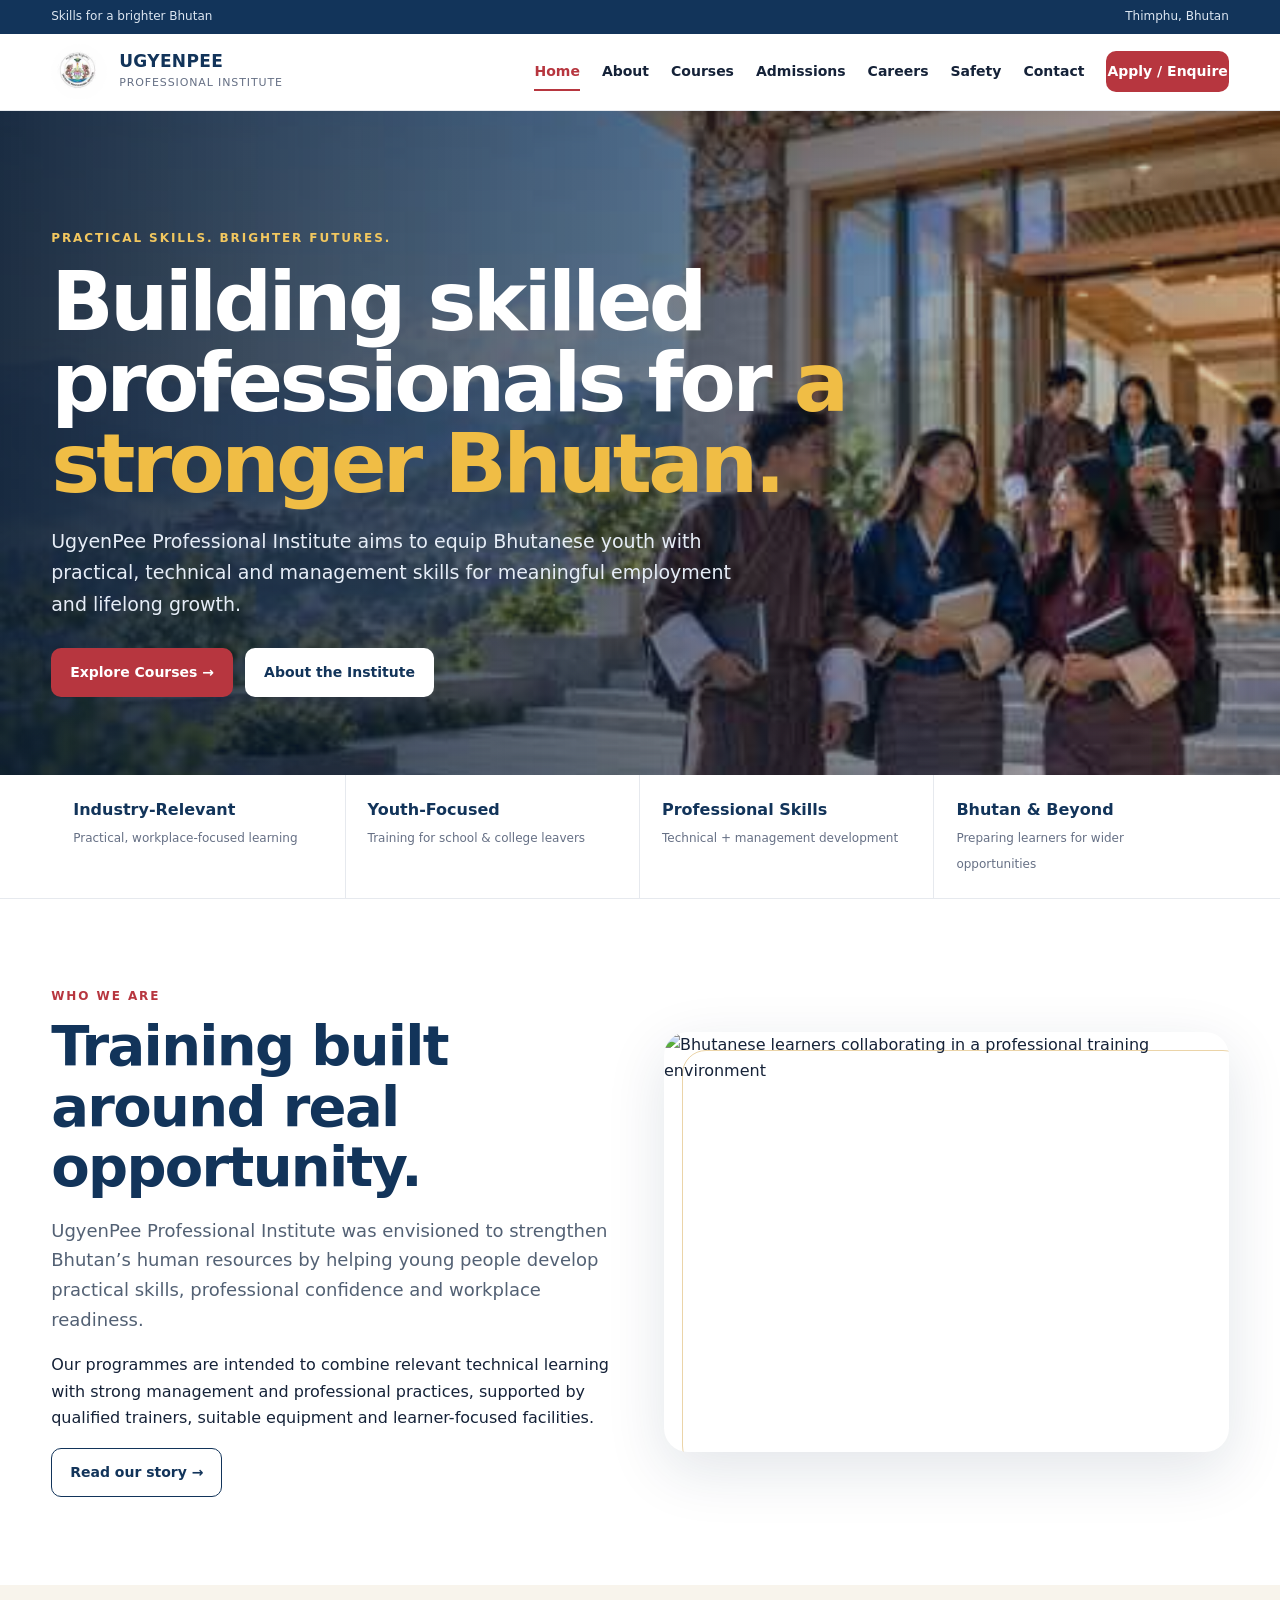
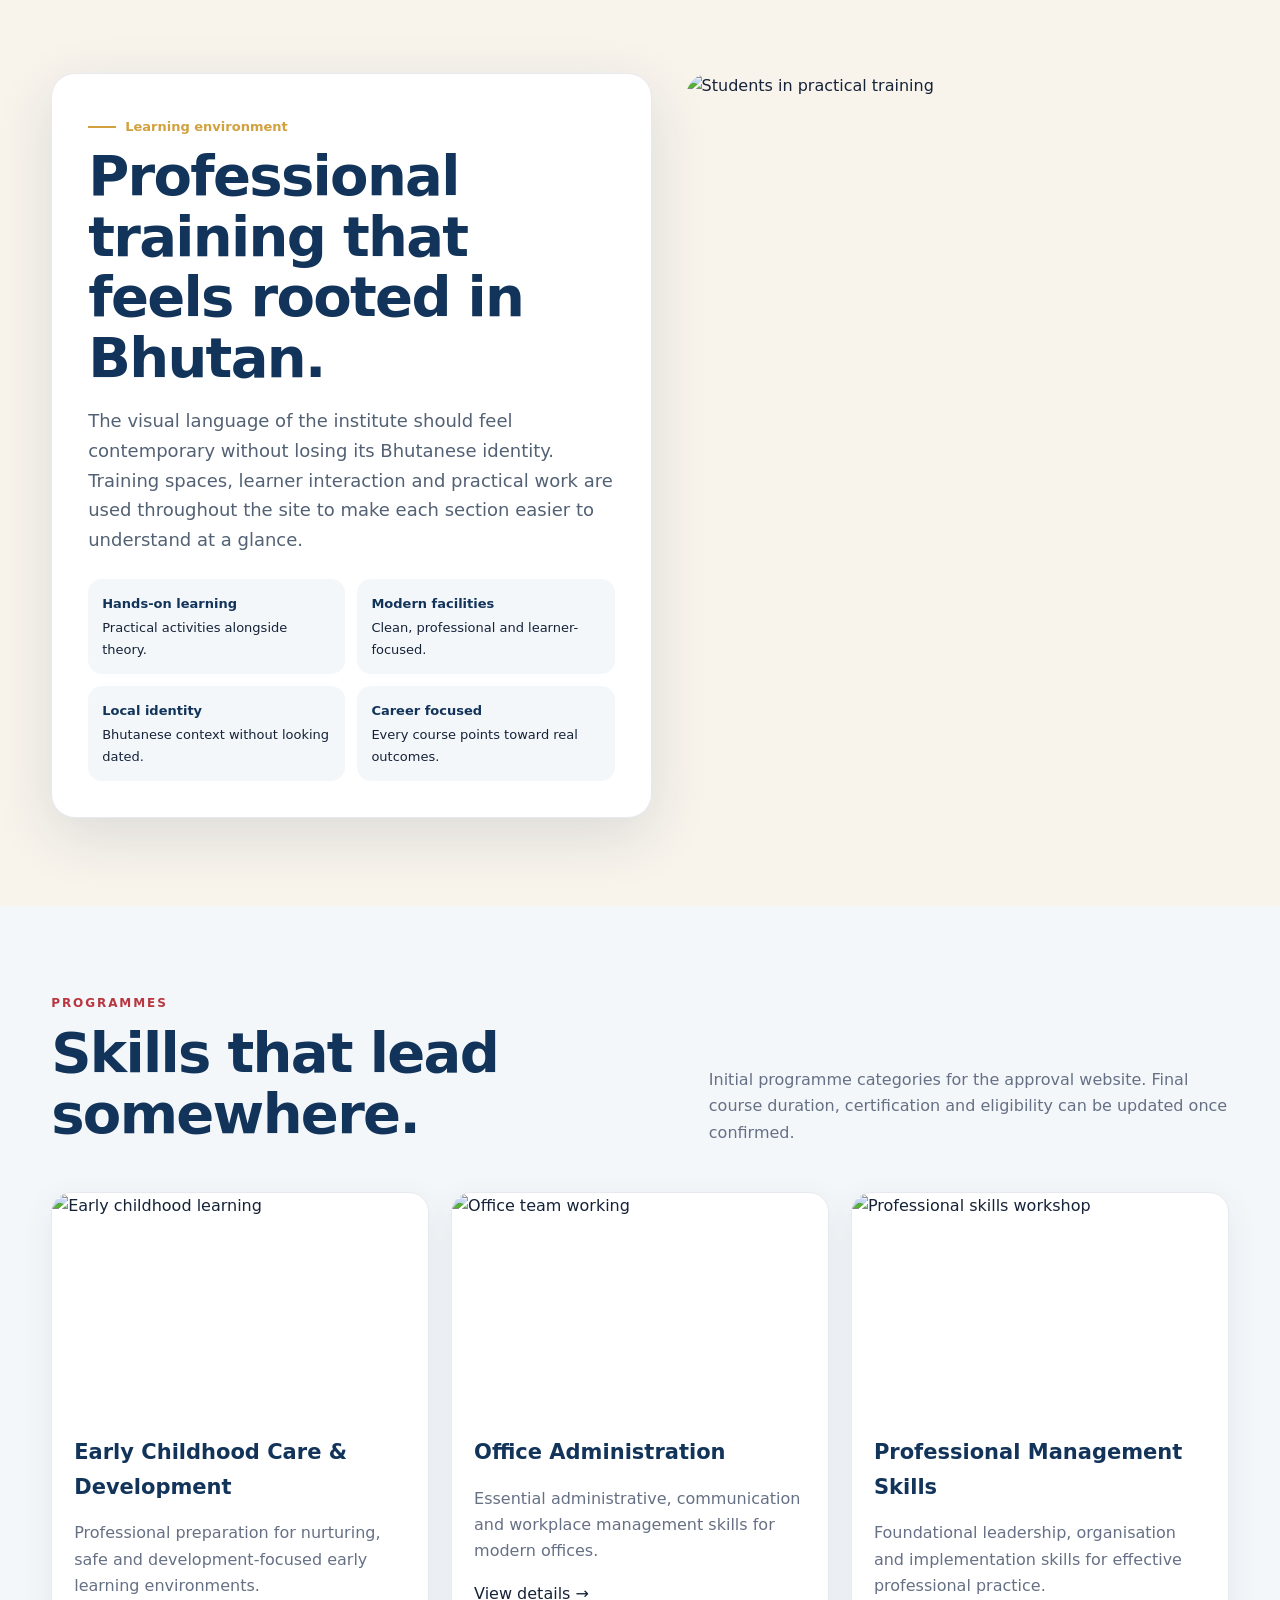
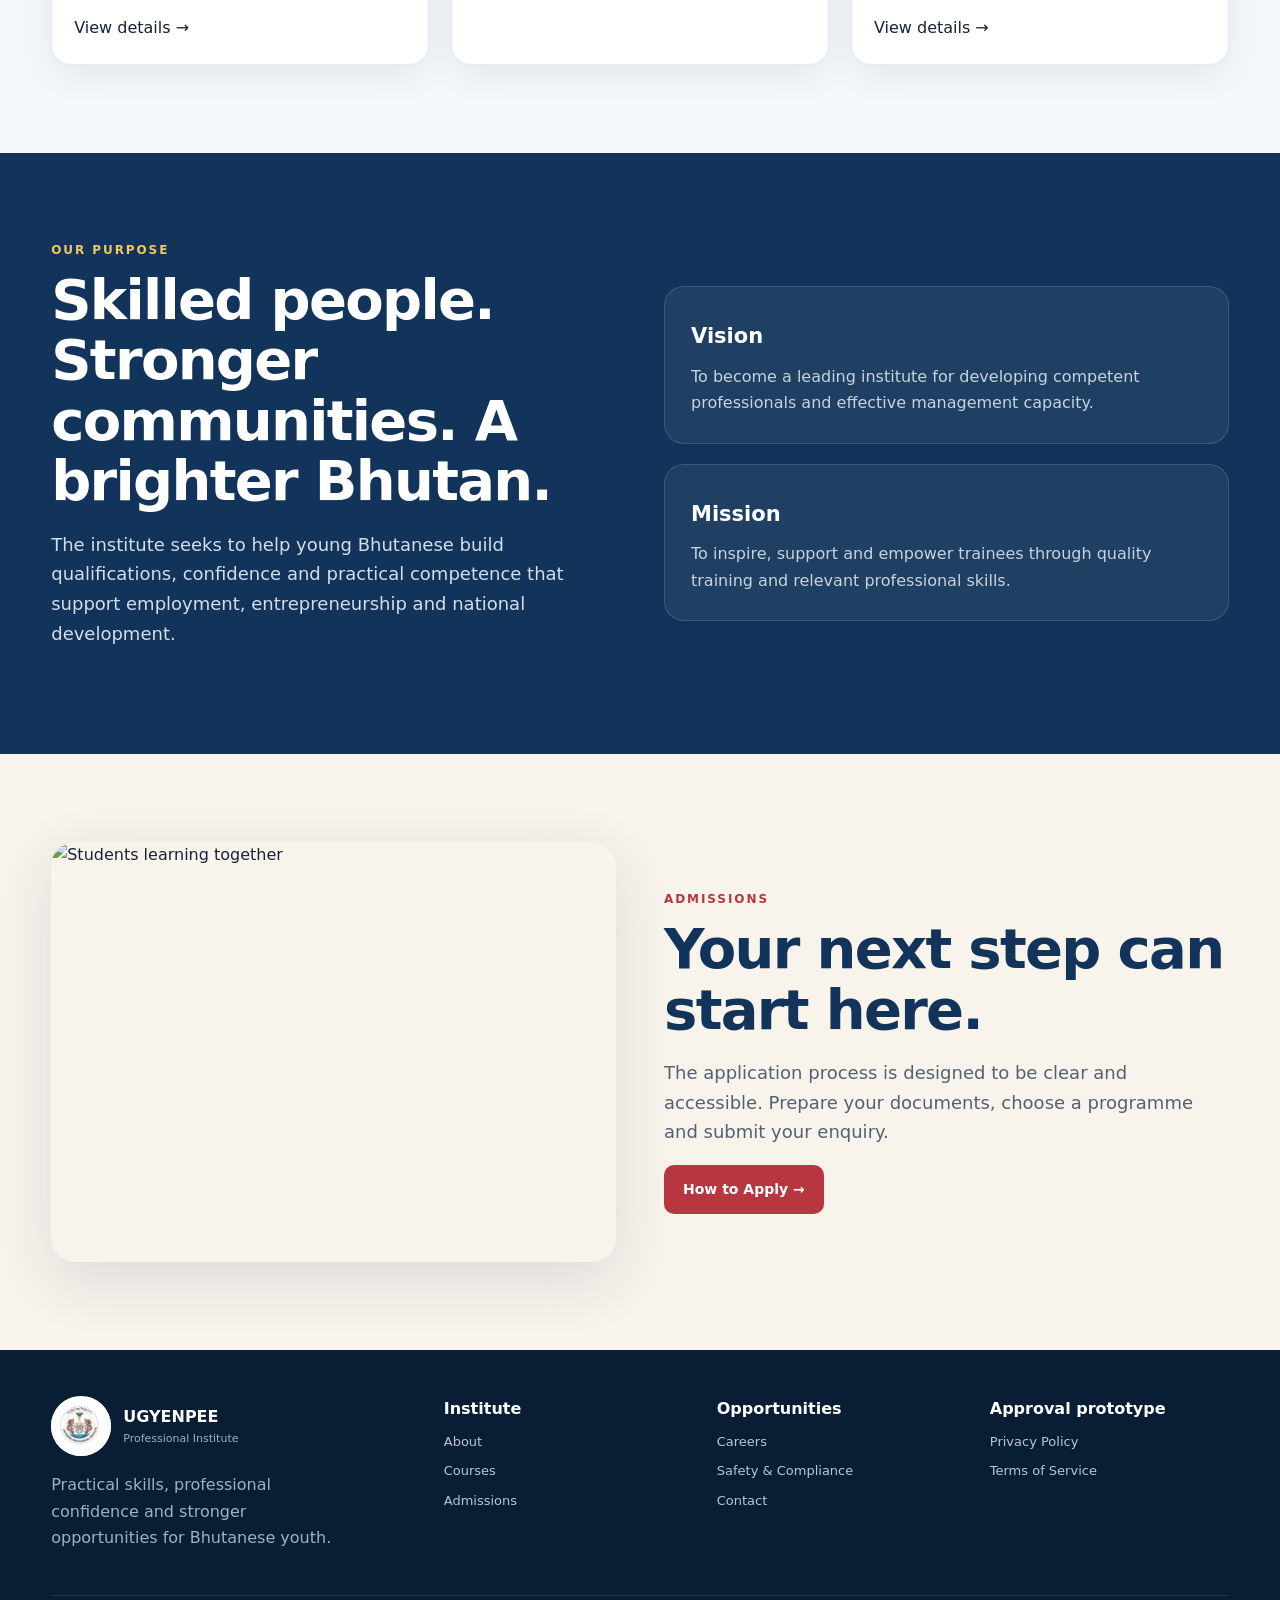
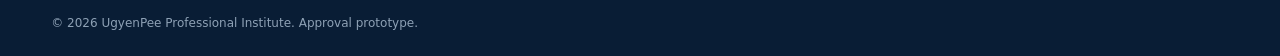
==== commit 4758ee01: "Use generated Bhutan campus hero image" ====
--- a/index.html
+++ b/index.html
@@ -1,5 +1,5 @@
 <!doctype html><html lang="en"><head><meta charset="utf-8"><meta name="viewport" content="width=device-width,initial-scale=1"><meta name="description" content="UgyenPee Professional Institute — Home"><title>Home | UgyenPee Professional Institute</title><link rel="stylesheet" href="styles.css"></head><body><div class="topbar"><div class="container"><span>Skills for a brighter Bhutan</span><span>Thimphu, Bhutan</span></div></div><header class="site-header"><div class="container nav"><a class="brand" href="index.html"><img src="[data-uri]" alt="UgyenPee Professional Institute logo"><div class="brand-copy"><strong>UGYENPEE</strong><span>Professional Institute</span></div></a><button class="menu-btn" aria-label="Menu" aria-expanded="false">☰</button><nav class="navlinks"><a class="active" href="index.html">Home</a><a class="" href="about.html">About</a><a class="" href="courses.html">Courses</a><a class="" href="admissions.html">Admissions</a><a class="" href="careers.html">Careers</a><a class="" href="safety.html">Safety</a><a class="" href="contact.html">Contact</a><a class="btn btn-primary" href="contact.html">Apply / Enquire</a></nav></div></header><main>
-<section class="hero" style="--hero-image:url('[data-uri][... ELLIPSIZATION ...]U+9OmF4/InqcF3a4co78gctBhlSax+Bu4luGrh/jH7oLBybPub5ALWmzJzjwNbkj6ZoWVJcSeMbJZlZAf68qBHHaKCrKQzjcWlycrdKvvsgr//k7vqT6pKaZVhLLFovfeF49TZRrJ8/hIP9SLMs7joKFPMOW9alofQtZrxKQJv7ODC3xiMUGZRRD4RCt9z32CZpCIgBvJv0QRdbVCwj6/8dATubIKYCD//98dMyT/87GlmQnGh0Jag4HGLAsx5aeXuZoUZ8kj082FJhDdzDecK1pieBoumPv9bqrluhELubZvgU5P/2CM9rMWgDPChFxeoiMRQs/aqjIfseZHqVggkNhvZB8PGfs5YgHSYr5n05BS66jgiXK/JUac5DZHwL6BvL7av1oToiUD13VRNmVnCH23lDe2cxIHcD0p8iGWmschOioAY0s9TEs68rwOlCNBHOmfry2l8uaCdib814yHHq5q+vqJGq2UF7GU7uAMdQlgtPB0SbapYSkCB53ZCBjgMNHaWkO2itjXi1/QZzTEI+zgBgM2+B9uVygRkJGQO6jp5X+18vF3+a4/[base64]/g6fjoPerxLowVKigzDEhUo/FmnqOPaHwCOcBZW4WqwrdIwgWVtM1ahvP6FuJDFNLHPNmvnw3BZPGSgB245dNZryuL3T9yPb/8iH74hhzgH8JrYnnjFMKKHGFvXt7OM4La69sJsccqE1yRfOdClLGIzIIHanpAQTX21HWNpuLcBgd/R66g2EsJ82YGSnwUDTmyFCD2fC3FrDaRwP4b4YVN6YskdEK6kmxQmNMbNpqHi4rjJOqfml3SMJAJ1SSzpTUAbmqL1F/yJpoGkQcekrk6n6WaRfDYVKvvpIf0GyCTQxT7Dp0jfJkdYPCe9sii7cmA11uUOVE8QmddMaBh/NipQJKNveySUNhebRvYrunfprWiC3/vyiWpAUztwmRbheXw7fd1CwKf/H6Bh8ohYp/fF2htVlw3zZmwqkMFeDvb/4/zNgQO85h6mf6NfPSTGoiBB5sRC4BjDTO5p5MUhsNsPMp/Zcc6e51qRGuOy8KmZ7FcE+B/5zrv/to0RKpStCYrqZZxxD9kQgV4da+pUul8pAlh4rC/kh02TAYgfUjU2SKNKzGFrvGrCvTG09ZHJg6UBhhV41cF96JSNputR6PprpTi3eNiUyvCt/laiiB9s1k1VS8rpRHmsxg8E2IVxGaRxcm103bloahXNrx0EAKP35TWwjfObPDk1Z6MIU56+Oo+zCD/cFrzK5CPbMgfv2/f1UEEZYC1st9GqHTcwEl5yatGT54dNPs04UqLo1mxmQOu97JZT1J0U/[base64]/YuyIjNwMGCPPinSog02Zj2uybC0oEa7X6YuFMNuMGlwq54CeWKl7HvHbt5dzvN0B9pVyrxJlOaO02c3uiqhqR8xsDAvdQSItnkXbnfrIWq0eobKVX6GYpsVWgE/krqrx/H5JjC3VRRElHzbFXU15JZdSbjzw0PKNz/TPl8uaxr3KtlzRFzLXJtbEaRC19VG9DF6rjcAiGosCrklgo3vlOtNzdhKNidmLb3tlAo070nD8QNX9YHDPSU6OzrDPbyu8NkwJbvedzX98/IaEVE0rh+mD5X270SK6jnv+5zh23+IWYUX03RAlz4haB3JcrqPe/bRvEPC7FsQTrzq5uaTGEHGr2xRSeqEs/7F+Owxj2+/b/5EWp5qFKy6dlnh4hI/DI3rYeFeOqEj8AZtXl14+aVQuDRYVBMVS2HSF9Mq3MHhFmHH/sMY2HC9auxtBOWnp9KXVF8+Au1duEdsdce5spZFX+ookq01x8wdGSgiaJ2OmoO0bllQFbzrmimxi6p3l32WfKJveSajbT3JxD39m9CEzpHLrlw8gm4ewgXxUoGfIjEUzF2zRDZyeXiSX3tDQJIldavV1Im629wytn6rUwqtGxm+sBPNYxc2/rDvexLuI0tYAWGQOL1lkvIlEz5DmZir67aIcQiN9pb2XZqyrPgEe5PvUbyzpbbnyE1K0rJ7wYCr2fOq7kkOJFTEUjFtjr7CbDCiDLMp9Du5rnidn8uKbt83yo4ZhsPq9OtkVAYIVe/6wSQIdaanAjwnNdgOv4lDIOnf4lvqa8XJo+yDCZWIaxUUt2rPz1DuaMLdqIEdhd98EG6pFZMAruEHStVeaieSnPlBRNeH5uOrXYdcmPm8Ldolg6X5h/AYYgM+SGIm2B2uRgk2d0FIoW6O+GV0Lhn31zvjbAa4NKZZzATQkspqC0JPIBPgj8DFes9R0X8EENSy9FaGlRznTHEiAtggrdVE+LQwSZ4e6fi3pNyrS/f2LvXwhhq+UpyaISTRYnNWlD/R6E0uRvCUzPYfj7NKIGBjCA5c67vaJP4XJp3O5jPvb4mpnoh7fJab2N+voT+fGfxY0YQmYPaMYLHzHaQjlVhMeixbhNl5L5KSpS8aZ8aCHvldyrkSMV+8Sgv9zcl5TQ02AzUAv4NRojysCNiPCTcABTirPlPNxg2a9KX0ZjBkQoWKEUw5vO5Xuy/0xi5tc2Hz32hiCyvP8WlBOvNvjpbFvjonH/a1FvHgxk7LrJ20e7yKjmos3WNtCBKLCLcSHVOxf+LsYlzDw+SECx4SzJhs22IQyTO9VTN/guWo+n7R6GxAMmGntIDnfKlVVo0oN99yxohtXgkDS3UCwnSaufukA15j9AIjDwmCDK+2fn3AmNs9FkofKfOBOFxuWX3E6ViocTPCom07bbcO6tkynBV4+QR5zc6IsOQBftmQJp+PsvWRX+U1jc0mm51YZOG2XnqZQrAUhDHRMATQ/8Ag0lKYgSzlUGmJIoEqa+8J0/LqaOp66Nszi6zVyu9fX6Is8xFMlboMEX8mLTrpcmgUFpENWmt/7OUv5mdX+bz7VpO5+fojCWn91OMNIG7dhsz9xtsDNvzqRSyCyN6aA1H2IC+pVlPNca/[base64]/VYZWkOK+kc8jH+9CV4ts1j9XFpn9umzq/Grr0fZqGwq95597LnbXSTB5if5EXVTJ3LBBSxYcxbgmTF/+bPx87WMH6U4E2vdqTHGu9LarDSpdN14EfA6wcMYudrSmc2PY+65Z3wNfzRT3dqBubgi5R66+aYZF1EM2vvRZDSENQAr6NszmVTsCOG+/ZLYhGC1Co7ehXCZpgjQTxTPmPJMdIM+0OpYTdL07vRt6LbJbQd13W1ID9uAV2rahW6QXf0jswa4nJaFZ4z7WpHulMc8tNjfXJZ1Ek44F/81LscAMUe//yzXUOMWWtdZ30Qvq8/qXAjsv0lWVuty/LgnvJw9P3XTkxnh9jio+4ZvmXH3iSNyzOJFyFOdPb/2mWGoHGQtx3rNkjdl1/9qGmuij4GJF61EMqmbYNMqL4L8pdauo3k8Cu0Wlf2gog2NJ6Mvq9bGKgzjxCdaf01X7OCwiN83sESgEQrkOBd4Mx/F/5Fx/PdF4meyHYbAwEnnATNNgrqUlzo5JTcazb/rTXzxYlRavppJuQfGEde1tkHhoijiB/op+6U1AUGgd/EiqRAmDm2c9WOKVOwm8dOp15swk8Rng0gB62gR/mGT6jfOiYOmufDb3tk/jyCsZF42b5/CyL+59mek4BDFG252j0vjRjSMFuhKfihITAtNVh6ydXelLCNM59UCOSI3NNkXCD3bgqrgs3kpT6PKi+U5GIQAieThUYHF5dpAdlz9rnkD7woTwpFZPL/UEHEL12OBb3JoYUOAEnH35dud3ILchUQwo1IP3qNzgULK4dp1S3a+F6W4wr4ArkNIvDDnIvk3e1j8fs25RVKDprxxRsKA3J0r+f48bRr5wYlf9l6+jZBScBh32zoqLxGrxFQQcuX33nGV254JfLgSLVa/UGCNCvvvFU3wv4SODGUPe7zdbdFG1PLz65+25R3JyiIbXcZv4NyhZ8AOzplDTEFImvEPOE3++Mb3i2t+SEKyzaWG/[base64]/xyqrWCbHNjKu8vqgKgVh9KtyX43LibOqy3JEmoavddJybqOZYkahc7r59JoT3BUBSTFjIt490SVQSWmVrZBxMxOxrVW3HMKOdsl/86IiGguffzc5JNItRO8Oi7gOWcDD/9yO8qSiB0li/x6yGGv/rsL2/[base64]/OBA6os8Ldvv/GEZMj7Z/t619NZPOjwRK0XW6v91RllZPtA6EehJAZGWsCkBpDUyiZ+FdHG7KOdNNFjqY4yg+mfyOpXZOXQxXIbJXloUH7QDFKXDsZijKCybXMaRkG8n3k+JVIIf5iqtRDMo+AVQg2VK5WZu42cBghk6fY2Y8gMz0rtWCUNxX3BxeVBAfD8jN/2nL9K46uCz0oNIPZphCFkNclO6pcgYQzMUZgRdbBWYuEBNB42WJvBZ6K+//u/pLLPtDTAlSx3lvDw40s+OzciGr3hMZWi/Y7zdIfz6qo/SAnvlCmP9jvKsIdVvmgtINxul6oIcv0tATFIRfrrFjSqwrc5yz7IATS39aCGYlTsqsKz1aVkJsTNi0a7H79f2ppOqSdej7y1J/cG7RJyXqbV32BuUqdV58ENkArtAnHAC97B7AvXS63a3p+Q5Flsx5GrmW0Wz1HHD8nXmYx5Axd7wkfmMkYocYP/S0HMy4g54tlp8DQ2PCIp6V1iVyz8gMrl/G8KAINb0DwVs9fUavKEP0b51bRjm2nOMSNxab8dohNXueAgV02rpY8Jd2rmwncRGCPwDgXgVLvIQBWRC/cmlJXvQaQ8nKkE8qoiqOnWHB/tAFRPyRh/cQ95Ao4bpDVCTNsaNSYWvFxRZcezn63sQPn/L84CPYbaZVvEcd5hxlXnHa6yFeYjQDo+/aafU50tFDM/UGyfhPwu2y7zrMgi+MpmBJjISkQ20TxaXNrvjgaAYQfYbR+CxsTzJm+LTEQzdMEjL6TjqasUgzMUi6eT13WyrUitQ39kAobQc+Ya8cyqneN14cdd/RtPyZsqah6UZ4C7R4eFjKh6U1m3v8K8ojgysIpqqCja0cUPVtA5MGikdsQRm6T5ePXMlrXUD+1fZNEvJRli6+P++P0Uto3mI2xE5DTUFnLJ4eDRlfHEOjA9o5lS3C2ep3BVJAnEKXS2DlvM1p/1Qw3zFGmuyV9DtTJUJTLzjp6SAJ6B5C+tPj5zplmtqlRNcFtHtpUknjzleRQj274Ha6xazk/yHgNA1Kuh4SaD7Qq7zuQHRogSWdqZtHGgDTNxpu5sEPsefSzRJ1eL9DJHNQEjWLW08iNVRPKrnZ0FUhZzaIjzmkbde4LGJcayvdd62WEpD3L5O8H5fKnX3XNI2Lo6az5u/5Mjdf8scjcTa0pWUnp9YeBTZdLU+cVEacATPR48HvdgT1I8BrKa2vTN07H5DSAgkTfKAyFbKT2J4TwB9eUvVzZvot+MWVIR+OXRdNQ+eRj9DeHlprMef2374Giej90gcHGP/QFfAP0soPIR2uYVfFRjs5YKCwVGUuFvHv6BukYbhA9We/6WY6HwlezfQNvS+MNvsL7zQYGvTxiyBx1dGeWdFNFaHGAVB+vVdmU9w0pGbe0paBJcMB8S44lt8ftnNN3hrg/Vt+H7c6MeydvLz3RrEDu2N+0kWAwge6YX1EHwFrVhpsn3tpny4ztzLUWh/6+GRmt7Ufe8DvP4A8ClYR1wTQpDZQRbGkWlTQ0EPbGuk46XhcSZnGw6gzK+/hD0I/Loli0Zg/rh+kw9HZ6TTkDaa2JshnwDAFVQC1Hil60K4OeHWaVruEn+VH3aFVdkp1TLEd8V3gEmLqIdU5bXhyUsyLwWWqYnmNMjZdhX+77p3+w/3qqjDZ5zt6AoyhpprRrrIf/gOWHXysDEqgwD2bdKiCtk5Wz5LcgDBK4whs+v66ZM1fjr1CzujyvIwK80OA22E8X1k1eUs2pSq7lWFy0/NanNZ4UzDyRSUArbtVmERM9rx73qBDkIFX8URS4sIXLA6tC19xw8qXyHJFza/rlpzdiAr7NeQePq7Cdivcrhse4A1zUv4jWMZ4K+zc//JLhqE4cmKDCBv9amocjUW5Qn4gEP0o8J648m6AeQEWMP2IkD59Hy6IpR9UTJiktZp9bOxkpL/[base64]/Rop3Wk9HN5oRAE8VHh0SLwAttWCUe/ttE4VaCalz/1mYkUrnH0QBj9/7E8FlEEmJLfw2BV6x/iAGHE5aB3n4ocHY4HKWheA4ycqPwdlgSkQqS4bR9HGwx7tmbBfeCUMkNP+MQUE95o72jhOApm5Mms7x4zvzdIbo2OiWptIPpgJzcYgddQOmm5o/C67llT+P6o1PA3PSkf+qxryPsdagE02ejqA9+NkOy9x21uo9kaZi3hcKgGIGJjWF/[base64]/+BnnhXqhyUyyLdsb7nBH0Sq+grlAbwGdIYZYWuve2aCrM/CXhtLxwfQsvQNdltm8ivZEkF6/10I/n9i0M05d8h4XfkeSv9hN9mlUKA+4FsOH5jk3J0lcve9G4OHSd7rrTxjTEtZoq75r12YldXCcw3bgEP3R/q6GV1+BZdI2ejPPQ/8SVeir4qsSuRTtXDnd+hNNVH9v68Nfi784YyJwMBlngxWbMffYT7/V7iqE6TsKtBLSCiQWecutl16oFVX8KWsFy+V4XgvNiipAhCq7rbWnbtScXaEzjl+OTkbsd7onvJ+MGd5Esthci9iGQATF9z9T+hRCFsSRQNrbv4v8HaKN9pDECsisbrDf+8/k70wjvwQfr66JFQDepg8MetDt5CtYfANuNAUfjkZN2jZALRsXfHY8fVx/[base64]/OMAScR2Tl1B7s+uwJXDMgO7uiUfNbwHoLCjhICEJsw7cAn1TPtjofccyll97WvYwDrUmCX+2vwl5WjwPdx6XlTUI8Hnw4q6D+1PcjI8SwhEZltS/cIXYbjvUFuuTM6xa67ppobGGLPUK16xPt4FGczPbe7B4p+VXgO+BlJGonmpYe77AlqaXNOU0QJxsoxN13pQqiT5qfXANmgbS8oJzm64ORdKRywcbdJnXvhrlNfkXVkYw/4G+iB2EOpwkx/xhnIyrevv3GlgLIJSGYD8zmzy3sGdh8P18kh20xVM6uifC9Z23kDrh/MLkUjmdBRa6OQ3fyJcWwe2MhnvlULQ3dPxp0tmug83lXS1d9QqXXV7vFCou1UiAb0KWfPJnTL2bQ2Is57eCHQEofoNmgXYjmfkTPArikiRAhVeqd1Eur15LBQ1uL9c09buS+d0ILVFtOqy/sSq43dY/koAJQLhsZyaaTOnwxP+vYOIqWKiypAHTnRUPuh8sZdW4MDpsd/cwNawqRi+nIQrKmiIVqYh1qfdL8MF68Iay6V93R+p53YFFsk/CkKhU/MoCFLTNSGaeQ40LVoUfXZUtgXuhk3X2HwV2+A0r9YWqBqW8u0QZlSTLNYYAj22lV26IFEql3yXTcfWf76aQbmO0oF387OjB/Ze4OcXwiAZIjV+ge0lTeKv9OtrrVA3ma22jjuYn6EoUSiCSw180E9uTYZl1Oa2anMvEDA09iTqjYsiaET5vxjOnDhN3Tuh2/DnbwJfk1bpWJqmUGqP/h8JyyWCHZqfpH0WDymHmVR/QHx+lxfB3oB0zXThdSaRBBqQcM/EX8IGXSfqPp2sYwRTPhigl9URGdp0YU2FOCnYbb4yPDYozr48QbdnYyp6y/l3MWhb5zCygEorRoqLG7iL9qT/r3bLWvNqFl2zpmD4qf7Vlo/2myuK/uWo7A68FNFLLxyDfoa0B0riioMMRfOIeRyDXxXv2zwTbW2m8yYcZJDr1Q+o346wBsI4GSv/pMLtdbTAOC8uhAcNUK2WqyIINAAhucKVgkRRCjiik3+WqqbSdVyznr63ArCCwDK+GIWeJZRLTWjS3m8ct2OJawGJ9HBIWyZo5uU6Ri+aOSj0Taf1f+HwgAA==')"><div class="container"><div class="eyebrow">Practical skills. Brighter futures.</div><h1>Building skilled professionals for <em>a stronger Bhutan.</em></h1><p>UgyenPee Professional Institute aims to equip Bhutanese youth with practical, technical and management skills for meaningful employment and lifelong growth.</p><div class="hero-actions"><a class="btn btn-primary" href="courses.html">Explore Courses →</a><a class="btn btn-light" href="about.html">About the Institute</a></div></div></section>
+<section class="hero" style="--hero-image:url('[data-uri]')"><div class="container"><div class="eyebrow">Practical skills. Brighter futures.</div><h1>Building skilled professionals for <em>a stronger Bhutan.</em></h1><p>UgyenPee Professional Institute aims to equip Bhutanese youth with practical, technical and management skills for meaningful employment and lifelong growth.</p><div class="hero-actions"><a class="btn btn-primary" href="courses.html">Explore Courses →</a><a class="btn btn-light" href="about.html">About the Institute</a></div></div></section>
 <section class="trust-strip"><div class="container trust-grid"><div class="trust-item"><strong>Industry-Relevant</strong><span>Practical, workplace-focused learning</span></div><div class="trust-item"><strong>Youth-Focused</strong><span>Training for school & college leavers</span></div><div class="trust-item"><strong>Professional Skills</strong><span>Technical + management development</span></div><div class="trust-item"><strong>Bhutan & Beyond</strong><span>Preparing learners for wider opportunities</span></div></div></section>
 <section class="section"><div class="container grid-2"><div><div class="eyebrow">Who we are</div><h2>Training built around real opportunity.</h2><p class="lead">UgyenPee Professional Institute was envisioned to strengthen Bhutan’s human resources by helping young people develop practical skills, professional confidence and workplace readiness.</p><p>Our programmes are intended to combine relevant technical learning with strong management and professional practices, supported by qualified trainers, suitable equipment and learner-focused facilities.</p><a class="btn btn-outline" href="about.html">Read our story →</a></div><div class="image-card media-highlight"><img src="[data-uri][... ELLIPSIZATION ...]ixA4/R9THY1eGLfdYCwcwV4/ceaJZ+1Pn32YXJefL93b8JHx2j9iMrASE8GwdOOsx50pw1borjwesNnDksi2aUOtVcYH2G4NuuG1rmBg31e8arZ27b3uXLerHkfHyouRW4KYt9PSMx/mBwZFp7/uF675NL9egC39INqP+6mc7+zy2Gq6cPNBXdT0Y5DQl+eAFf374Eon7V4ItsfKbIwhW2OSy2Y6fIWi54Rs8bdsAO51Mt3eNniRbDFIugZen2Xvkg+qblOc33NfvS8tyb6ybBHRRd+esu2mIFtSrbFgC9jdn0NgUMgCOIDifuOSkdb/EZfkbY9VByqnZiwHbIIjtqW4IZZkzt64hXxuCxOKRFKZ9uPCPDee2To+A1S7l89BLCgLiZFPfF76DobAI2R2rNTEfF3utZxYz/iQCAFXJ1CVOeLR2uzWNPncDyZPOdYpQzTT+SEgbNP+nTe/FA6pF6GdYbxpnlKg8r5looW/QUOb8TPBBSzZJd7TI/PCnjGKW1SdBC7bbXBE62yLPjvzwDN5jySUJvekBaRvNlTkKNK3NEZ1BGj+XlZQ6cuThRwOY4xQTSmKq/HN68z+Is0tKKDXSK5A9TkB4ZgVtaVi5GuMbkcPkmWhgf4c7eH/XhU+SL4/QQY1vnQ4xib9bXKbBXLq+qwQ+kl070qXUTNHwJQOi8Pkjr7sduwtzoMkQJ7mduoJFbcwOlud3RILTNtwuV/9NarE+15SfwuiXxFGDBZonLafhXMnym2H23LwJjPQLegKvqeIp/jX8x6OA9Cwty9Ytgis8ZLtoiWYUJDyu6O9MyycFVpFv366IEvoQ2PHaoSU4sD3nwKZ8k139Ka+UKf1cid9y/pJV/83tRrlF4MCVl8qQwRGYtLOulP51XxC+9fTodMyZFR5VsHriqPiKoi1Jxs38MZqsloFxoU6ZCosuwmAgSz9INhDOc6stOEExil+5bP1Ppi9RaCWTYTpDurg9hfPRhnKr9d46xp4UY3vdZPM/htjfQE5IHcqOD0Sp9Z+2kQhyQbfJJgg4Thrj4qpQg/5bIE37I0wLTrQElvU9o+z0+kQAGucD0oj7nSVQRWDXhyhbP/Tp/K2lFke4WAyOO3sCFwW/MIw5MTzKVZczxrnHA9rQw9MeZ1iBYZ0jmvQYnz91gnsiNjHXjsmqyuA5KvpW3vY0Nk0f4ory7BPrujUePu5KBOrOe3zCQVKCKVW/exwIBUsJ0HqBGxYegnmICwd+KIXyCDkpVBHVD/kO18coTXvVf4FC7HxLy7ggVIaSEN4AS6XFp55Qo1DffTJ12XBoLeuSGIGw3ar5vQbh0Y6KeZRyVGVMb1z2M4Xj1UkEYXqmW82yNBGXvb/KO5H/EYmBUwI+R8X/B0PZcmn1iwMdFzrGoD468zFDk0vqPYtI/eQMwuIXwxTpqCuynXJ4IS+iarWRVrU/y4J0dYFyVx7g/NZODtK+lr9aYYw42r9QB6xKvU+ZK6WMeFhC8hng/U4tL9ucRUmXKnVy6aMlaWf8GIlS82UXuBI3EChdx2Xy9Hf1LwpRWMoGnN5ZcUmFNG3kVFSnVXi5VO5TmKKsaqi89Nm8GHFIAco1lenxyfjYbsKJjViU5l9/xtyfN83j8+cGpxKrjJRS+eMaFuc/36blOM7itl7i8M7ISnYe/+S3nnmHSay1Ht8hNlj7SaSIglTAtBE4JlmktI7vtbjqtTIhtwR8HZNaKoEx2bjPCCAraEEbaKz9SHZM5UFkexZOGLgnWsmJwtocPKRSfqxGcOyhIISxfr/aDOX/xX1I5Zo7oPJfRci7ZYwfuXx2Pv/G9ByMknIFZm2LeOxsZVCTBHWpRWuhyfK1bT42GY3HreOdlmosDB8wLUZnZgSaJ6KQahQL1adgk55oqoXo/8vGX9gEWPrBfJN+chi2jj3cqwAafiI7NSvu2fRK1rUX7Kh041I0ieOv6F2XR5Af44khyc5fkoDEhLMmwYu7ngmSP6bGDfvAWvi6bh9/zmYfsE/2z5CnvgH8U5CcWtPxgO5RfODY3Z0McI01xjrm4RDGiUcshWYCJrfQclypB+ghXVFMpvELvwmuAfMgVrNrn3xV6eRURg9vuoTsjc0FLwOW49+99LzTeDq8M+ZyDE5D3t4KsQ9H0UiCH1O8e7IABOZAnhC6jA4QbTdRcKbfIaRaWiU12LTXtyASiCyXuLNlPL0RFoKBfu/VUxlKKmNWf4n7qBq6JiRAP6vc9D7WT8cvEX3w6vVk0+IKpzXU5DaCDkf6ILK9cncWcAXFxXMyLdmrLI3lbGgb1X5fFtXmx5L568S61KAlLTFmCmMYrI4sEt1+yuSRrk28oQDj/yC249yxZNd/Tsk3XK1O1IjjEem8fCt7ljLMmuCwHZaTVSdjwOzFTof5/4s2C+fsZXl+LVMOkFjrMQ/zVyplYgm+YaDhJSbzHqIAa50JHppOBIzP7YRy5DoPCC0bDUBB2tDUtr47Ef13h1uLerxt6qNPREXDIcMNmkjd+YnkZ8tMvv5MDqqEpEuhiXmjN5GJZ58MAIOeMRMSa1CN42iwuQiZSfwVcyQYRXZxS7HogmFAlP2jnU6orgoaj/Ic02kKkKTcaET2LfqRTKRCzdaOmF5j5/5o5qFqrVoV6741fr2u9KBUV5cyujnYx1QlR4G/OiBOaL3Z8lkM2RRgW6iN3fIYle0FvwxpJC8FoUZsnVdfUDjzQuN1fnIsQCEHwtWWd1OWuf1BOt/2YkXZTeHaArNPz/7SwpPvH2QbvU2UbOJBvx0hRLXxCtOkwRbT6C4YPeDELZaoj/NYlA6ARB/K/omYDAdlsQLk8igV3nWWBuPf3/GlYF6BPFr5h5dgyQpVL9fE24V3pQO/MLn2XFM+tWaT9s3wi5D304I5Ep41/SjRNrDlzxghq2+hffBTsR6PIAmAHONdjoPtWybEHsFlrruCP5I4LnduXzTFdLrx/[base64]/5t+KMN7pS1IbldYn1QCmaljxxxIGzwNsF2t6jo8Hgw6aGemtet1AgG/[base64]/p8C1BjRu4BY4WoociSqVdRmRLRnZSqeLCMDb0MWYBcL9p0icqFqkqPEtCqyy9X511NxzXBAxJnYloKY3+/W+Tj6KzI8/PRxTXi8mPaDusDo5n7wuypBRgggopmse+ikFMIyC2ml5Hx138/vza1diAwO8+2YM0mD6Osa6KyIL+RXIS/AdXOfMH5Haj6d55CTaSzv9PKS8OQSIBaDeX0j5X0rsdDxN/TnQ4n71As/[base64]/Hz+zZ7jhVx6g06LVX0LCXZuEmPb0QZi/IHxuVlb3F/cBH6dQQREieE3vFPH1/43IUP++8Vcjw3UA3BPPBcauuZsc/MMnP+/SiiWsnZlq3kZyHDeRXyedxQAxo+qxTcTVP9SzaKZmOfh+pbdsUWOcKk8wyNXcWlPRYzbEB220XMnltdE2SRGJAcw1b4QLv9/YmPLWTfxNflJtjuxhkIEfJd7p6AtZ/UtIxSKdfX0BVJdWYbCbgrn2t+KlG80CxXZXFB43633b/hmTpOWNb8DXlTu/CtISSjdz9/VfCJyXVdn+pacfj/Kp656Cqwudn66as05iy1StPeTBGW8VVS8fE09Gjy0JfAvib9ITqgatUBDY5ZTqxT5AIphjh4qDzm7PBMd92RzLAvXST84oAHZFXMyvoB5bl6doXz04yJkO2/UJCRaMwTo45wAAByzFZ90U5HfgZjwPc4tC3T6Sbl3sZI7LRMprJCEfEcg8+bcjSCtOHquNoP+N2np4N+3I+ac2hjvvMO2yrB7cQ+0TqAnjOWCRVT/Q3UIRiHa+y4xk/oHYXeSFV/mqKS1oU3yb3AOFd2kYbfjPJuxa12u5F51ffvBkGRaAOcDmG8COE59/N7L2Ycam1b9ULDYVG5n1Xwt+DscNsG4AAhCYsvyKGa33JHbYEtusdJgn0EAA/uFo/7vrwg6/2MzqcqyM3WsLDyIXbzjs2R2zRjA4U/3WX6zK2exwg3wg2ScIeBL5HbIBDRGIM4UsBTkr813qsLdOVJ9Uv3AXbRR60C4BcmxMatFkc0L0FQ0i3vlX0TI9ByW0vdbadIUNwR4hPNr5eo27PwY945jOZ84YgZPmE9uFCGV8UJIWo6WFDM9txpK2GGTwbXlrTP5gPKYvz7fl0lqUO/c9cL2ZUCFLN86WjoiSMgzHF8PQz2I3wlGqYUOCyJgTrQoxRXEecyJtO7/2OsvMEBgP84nE/Pjawzjj9P/+2W3cZNWu3OFrt3tRi8uHBn3dJapOfqrNceksMM9rL633NA5di6iQ+4IQuIecgwb0YvXrVjhQuH2uMLxkf2c0CMZp6a3/xgR3xrnBehC7+RZq5oasLXTcYFjtY0BbkB9agTGdV8We48XiObmzCIOZSKie8VXqMiEFeydbBDtCXv/8VEYdL+l6kcyZZIu/bokJBsbWOPH8KDX5THB8E7UUmFwwdX5qVap7AFwh43U9WmZQIkJaqngwuBOuNnfQSDXqyVUQjGnIzcbuMPokCdmZ5vJEmzuIjnt7sGr5yxS1446QFrz4haBpWruoIylSg31WPJ1A+Mp9L33dDFRu1VYZ3UNPdUMAwfU35AXT+CEfUOqgx/[base64]" alt="Bhutanese learners collaborating in a professional training environment"></div></div></section>
 <section class="section section-cream"><div class="container training-showcase"><div class="training-copy"><span class="section-kicker">Learning environment</span><h2>Professional training that feels rooted in Bhutan.</h2><p class="lead">The visual language of the institute should feel contemporary without losing its Bhutanese identity. Training spaces, learner interaction and practical work are used throughout the site to make each section easier to understand at a glance.</p><div class="training-points"><div class="training-point"><strong>Hands-on learning</strong>Practical activities alongside theory.</div><div class="training-point"><strong>Modern facilities</strong>Clean, professional and learner-focused.</div><div class="training-point"><strong>Local identity</strong>Bhutanese context without looking dated.</div><div class="training-point"><strong>Career focused</strong>Every course points toward real outcomes.</div></div></div><div class="training-image"><img src="https://images.unsplash.com/photo-1531482615713-2afd69097998?auto=format&fit=crop&w=1200&q=88" alt="Students in practical training"></div></div></section>
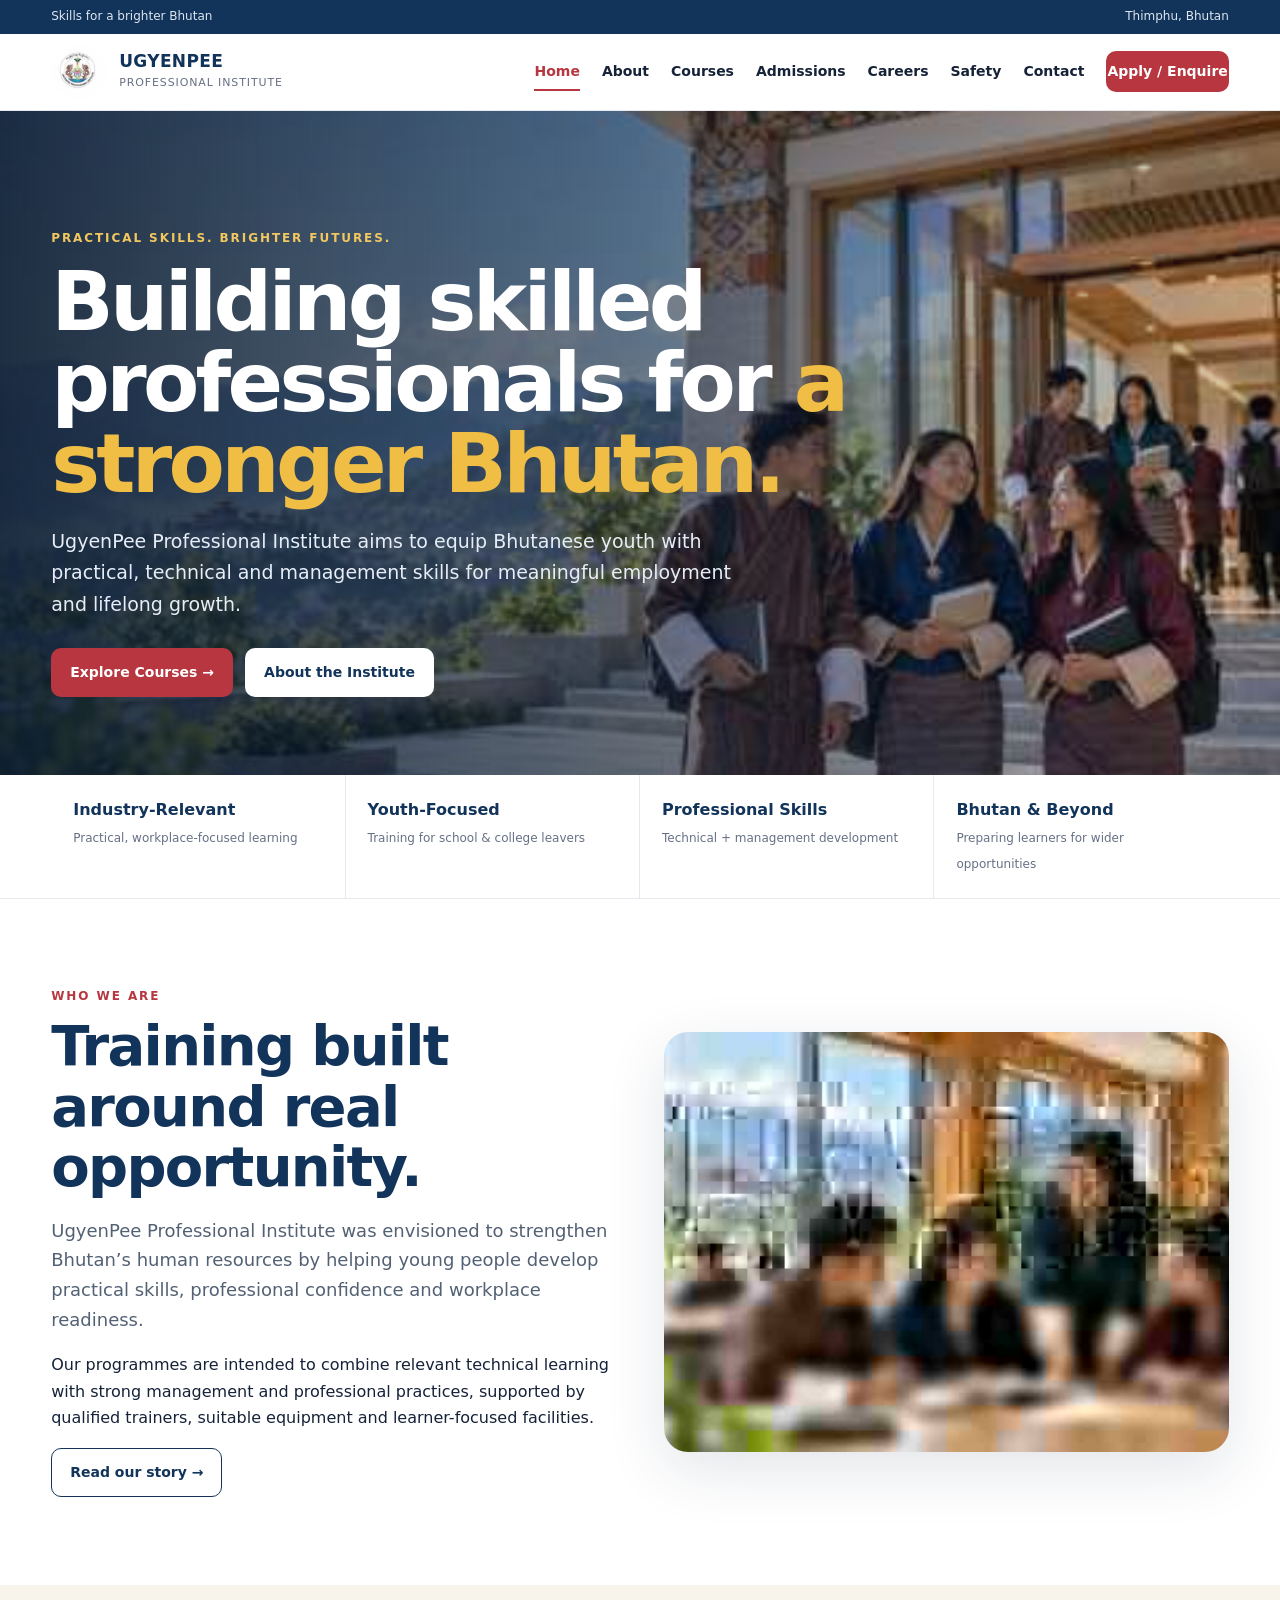
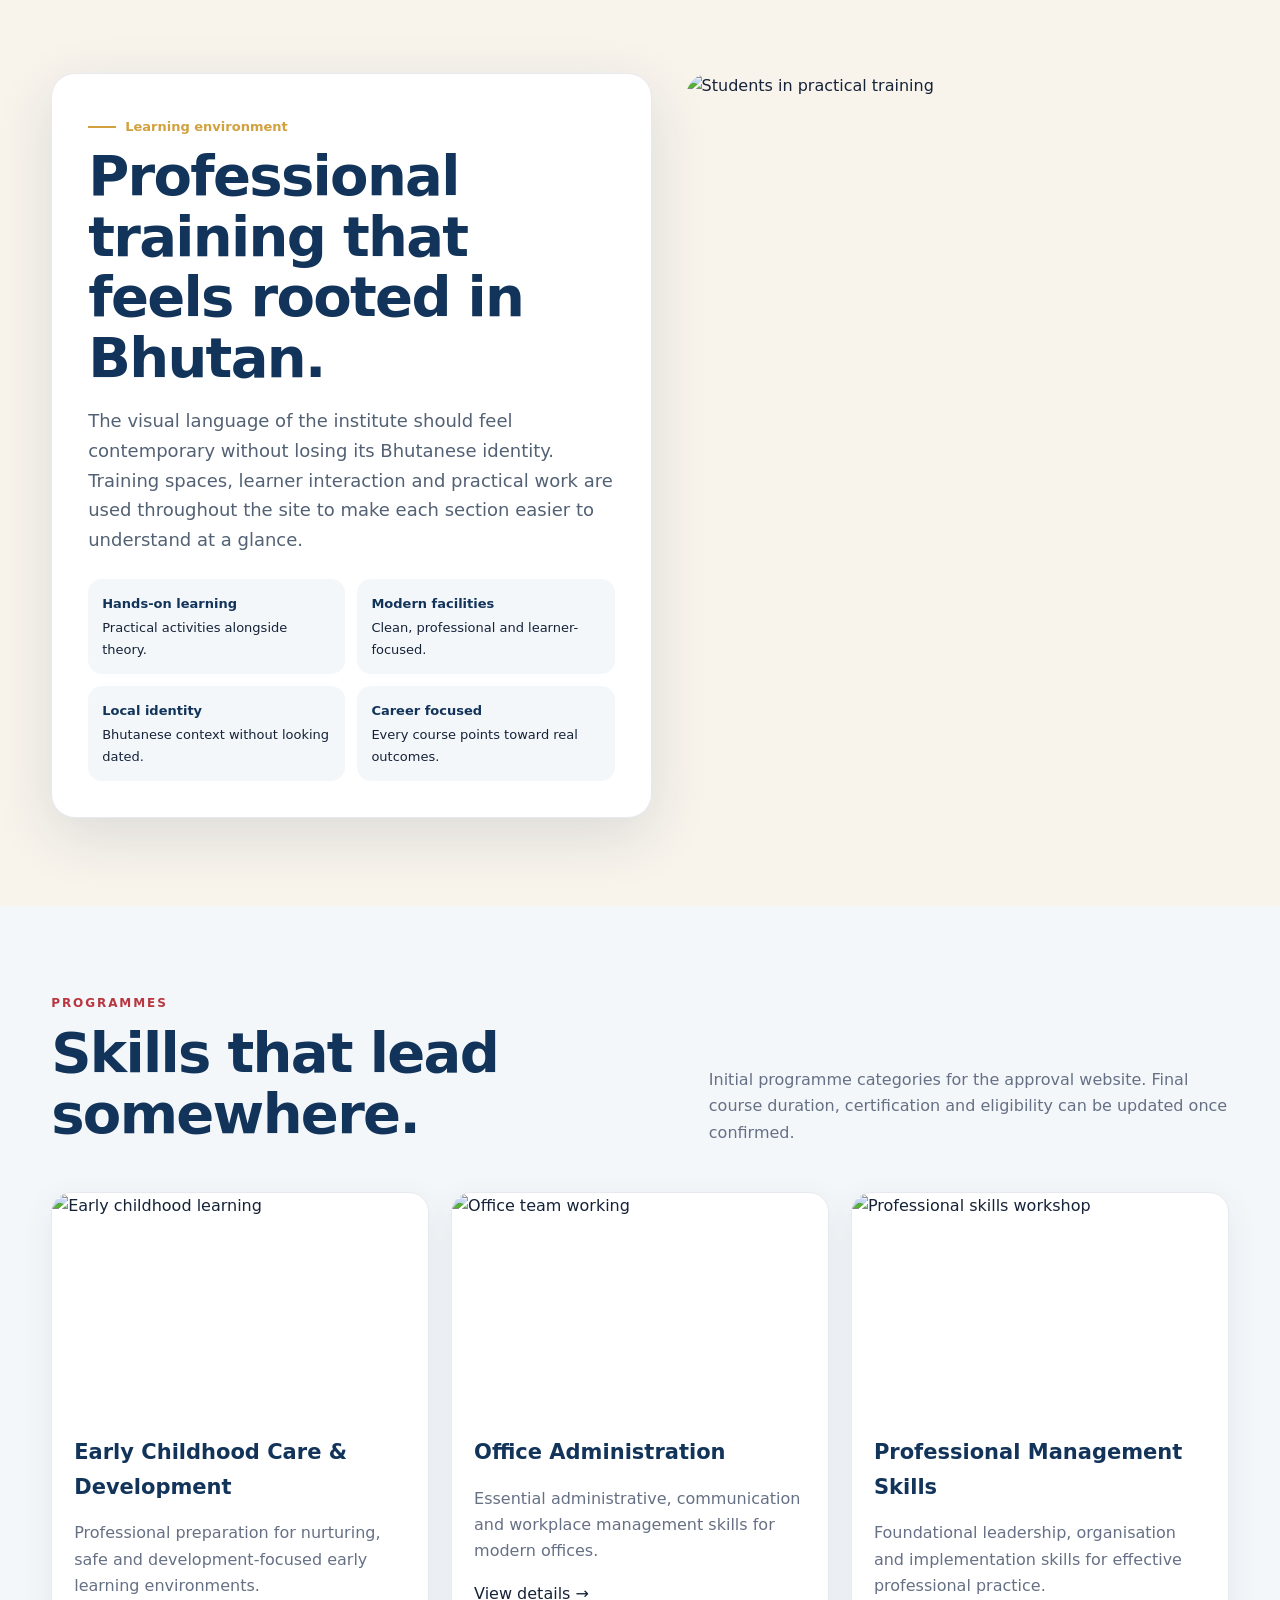
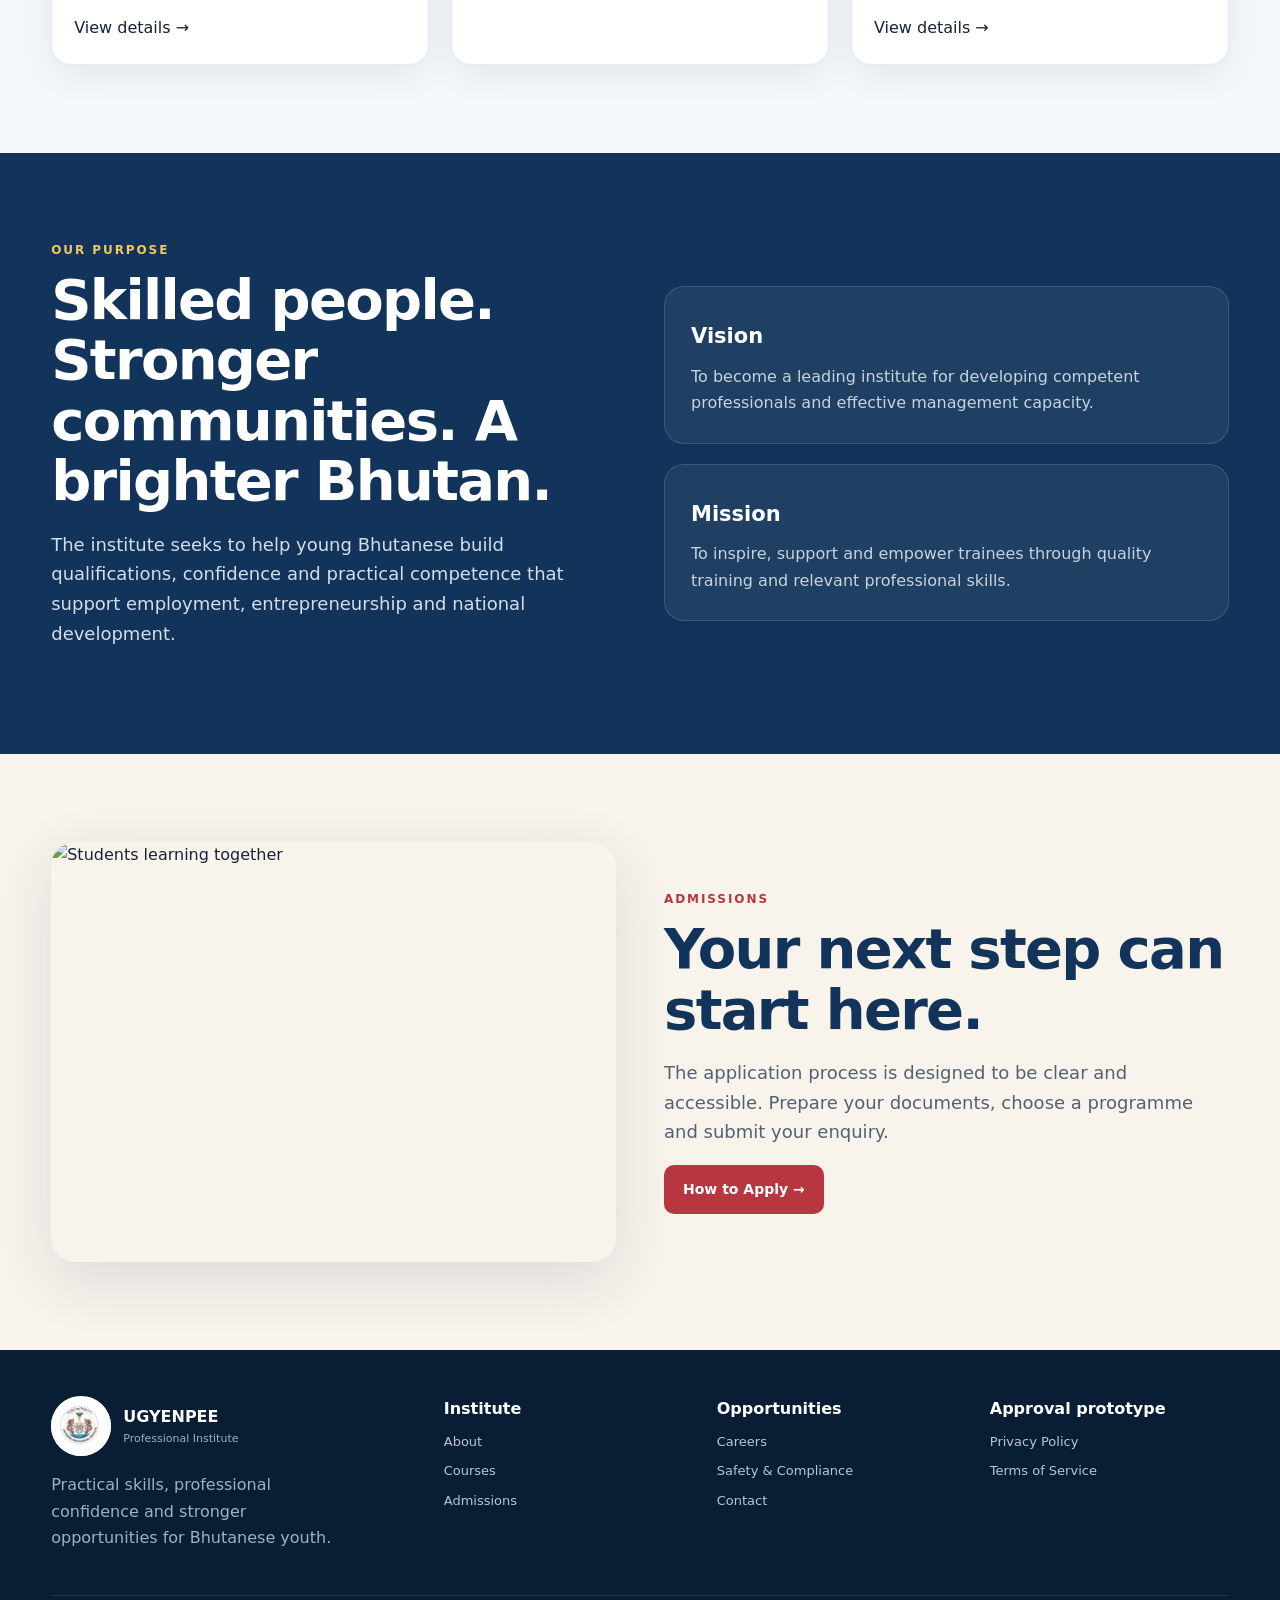
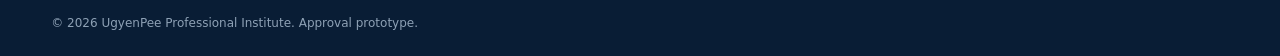
==== commit d0a59502: "Use generated Bhutan classroom image on homepage" ====
--- a/index.html
+++ b/index.html
@@ -1,7 +1,7 @@
 <!doctype html><html lang="en"><head><meta charset="utf-8"><meta name="viewport" content="width=device-width,initial-scale=1"><meta name="description" content="UgyenPee Professional Institute — Home"><title>Home | UgyenPee Professional Institute</title><link rel="stylesheet" href="styles.css"></head><body><div class="topbar"><div class="container"><span>Skills for a brighter Bhutan</span><span>Thimphu, Bhutan</span></div></div><header class="site-header"><div class="container nav"><a class="brand" href="index.html"><img src="[data-uri]" alt="UgyenPee Professional Institute logo"><div class="brand-copy"><strong>UGYENPEE</strong><span>Professional Institute</span></div></a><button class="menu-btn" aria-label="Menu" aria-expanded="false">☰</button><nav class="navlinks"><a class="active" href="index.html">Home</a><a class="" href="about.html">About</a><a class="" href="courses.html">Courses</a><a class="" href="admissions.html">Admissions</a><a class="" href="careers.html">Careers</a><a class="" href="safety.html">Safety</a><a class="" href="contact.html">Contact</a><a class="btn btn-primary" href="contact.html">Apply / Enquire</a></nav></div></header><main>
 <section class="hero" style="--hero-image:url('[data-uri]')"><div class="container"><div class="eyebrow">Practical skills. Brighter futures.</div><h1>Building skilled professionals for <em>a stronger Bhutan.</em></h1><p>UgyenPee Professional Institute aims to equip Bhutanese youth with practical, technical and management skills for meaningful employment and lifelong growth.</p><div class="hero-actions"><a class="btn btn-primary" href="courses.html">Explore Courses →</a><a class="btn btn-light" href="about.html">About the Institute</a></div></div></section>
 <section class="trust-strip"><div class="container trust-grid"><div class="trust-item"><strong>Industry-Relevant</strong><span>Practical, workplace-focused learning</span></div><div class="trust-item"><strong>Youth-Focused</strong><span>Training for school & college leavers</span></div><div class="trust-item"><strong>Professional Skills</strong><span>Technical + management development</span></div><div class="trust-item"><strong>Bhutan & Beyond</strong><span>Preparing learners for wider opportunities</span></div></div></section>
-<section class="section"><div class="container grid-2"><div><div class="eyebrow">Who we are</div><h2>Training built around real opportunity.</h2><p class="lead">UgyenPee Professional Institute was envisioned to strengthen Bhutan’s human resources by helping young people develop practical skills, professional confidence and workplace readiness.</p><p>Our programmes are intended to combine relevant technical learning with strong management and professional practices, supported by qualified trainers, suitable equipment and learner-focused facilities.</p><a class="btn btn-outline" href="about.html">Read our story →</a></div><div class="image-card media-highlight"><img src="[data-uri][... ELLIPSIZATION ...]ixA4/R9THY1eGLfdYCwcwV4/ceaJZ+1Pn32YXJefL93b8JHx2j9iMrASE8GwdOOsx50pw1borjwesNnDksi2aUOtVcYH2G4NuuG1rmBg31e8arZ27b3uXLerHkfHyouRW4KYt9PSMx/mBwZFp7/uF675NL9egC39INqP+6mc7+zy2Gq6cPNBXdT0Y5DQl+eAFf374Eon7V4ItsfKbIwhW2OSy2Y6fIWi54Rs8bdsAO51Mt3eNniRbDFIugZen2Xvkg+qblOc33NfvS8tyb6ybBHRRd+esu2mIFtSrbFgC9jdn0NgUMgCOIDifuOSkdb/EZfkbY9VByqnZiwHbIIjtqW4IZZkzt64hXxuCxOKRFKZ9uPCPDee2To+A1S7l89BLCgLiZFPfF76DobAI2R2rNTEfF3utZxYz/iQCAFXJ1CVOeLR2uzWNPncDyZPOdYpQzTT+SEgbNP+nTe/FA6pF6GdYbxpnlKg8r5looW/QUOb8TPBBSzZJd7TI/PCnjGKW1SdBC7bbXBE62yLPjvzwDN5jySUJvekBaRvNlTkKNK3NEZ1BGj+XlZQ6cuThRwOY4xQTSmKq/HN68z+Is0tKKDXSK5A9TkB4ZgVtaVi5GuMbkcPkmWhgf4c7eH/XhU+SL4/QQY1vnQ4xib9bXKbBXLq+qwQ+kl070qXUTNHwJQOi8Pkjr7sduwtzoMkQJ7mduoJFbcwOlud3RILTNtwuV/9NarE+15SfwuiXxFGDBZonLafhXMnym2H23LwJjPQLegKvqeIp/jX8x6OA9Cwty9Ytgis8ZLtoiWYUJDyu6O9MyycFVpFv366IEvoQ2PHaoSU4sD3nwKZ8k139Ka+UKf1cid9y/pJV/83tRrlF4MCVl8qQwRGYtLOulP51XxC+9fTodMyZFR5VsHriqPiKoi1Jxs38MZqsloFxoU6ZCosuwmAgSz9INhDOc6stOEExil+5bP1Ppi9RaCWTYTpDurg9hfPRhnKr9d46xp4UY3vdZPM/htjfQE5IHcqOD0Sp9Z+2kQhyQbfJJgg4Thrj4qpQg/5bIE37I0wLTrQElvU9o+z0+kQAGucD0oj7nSVQRWDXhyhbP/Tp/K2lFke4WAyOO3sCFwW/MIw5MTzKVZczxrnHA9rQw9MeZ1iBYZ0jmvQYnz91gnsiNjHXjsmqyuA5KvpW3vY0Nk0f4ory7BPrujUePu5KBOrOe3zCQVKCKVW/exwIBUsJ0HqBGxYegnmICwd+KIXyCDkpVBHVD/kO18coTXvVf4FC7HxLy7ggVIaSEN4AS6XFp55Qo1DffTJ12XBoLeuSGIGw3ar5vQbh0Y6KeZRyVGVMb1z2M4Xj1UkEYXqmW82yNBGXvb/KO5H/EYmBUwI+R8X/B0PZcmn1iwMdFzrGoD468zFDk0vqPYtI/eQMwuIXwxTpqCuynXJ4IS+iarWRVrU/y4J0dYFyVx7g/NZODtK+lr9aYYw42r9QB6xKvU+ZK6WMeFhC8hng/U4tL9ucRUmXKnVy6aMlaWf8GIlS82UXuBI3EChdx2Xy9Hf1LwpRWMoGnN5ZcUmFNG3kVFSnVXi5VO5TmKKsaqi89Nm8GHFIAco1lenxyfjYbsKJjViU5l9/xtyfN83j8+cGpxKrjJRS+eMaFuc/36blOM7itl7i8M7ISnYe/+S3nnmHSay1Ht8hNlj7SaSIglTAtBE4JlmktI7vtbjqtTIhtwR8HZNaKoEx2bjPCCAraEEbaKz9SHZM5UFkexZOGLgnWsmJwtocPKRSfqxGcOyhIISxfr/aDOX/xX1I5Zo7oPJfRci7ZYwfuXx2Pv/G9ByMknIFZm2LeOxsZVCTBHWpRWuhyfK1bT42GY3HreOdlmosDB8wLUZnZgSaJ6KQahQL1adgk55oqoXo/8vGX9gEWPrBfJN+chi2jj3cqwAafiI7NSvu2fRK1rUX7Kh041I0ieOv6F2XR5Af44khyc5fkoDEhLMmwYu7ngmSP6bGDfvAWvi6bh9/zmYfsE/2z5CnvgH8U5CcWtPxgO5RfODY3Z0McI01xjrm4RDGiUcshWYCJrfQclypB+ghXVFMpvELvwmuAfMgVrNrn3xV6eRURg9vuoTsjc0FLwOW49+99LzTeDq8M+ZyDE5D3t4KsQ9H0UiCH1O8e7IABOZAnhC6jA4QbTdRcKbfIaRaWiU12LTXtyASiCyXuLNlPL0RFoKBfu/VUxlKKmNWf4n7qBq6JiRAP6vc9D7WT8cvEX3w6vVk0+IKpzXU5DaCDkf6ILK9cncWcAXFxXMyLdmrLI3lbGgb1X5fFtXmx5L568S61KAlLTFmCmMYrI4sEt1+yuSRrk28oQDj/yC249yxZNd/Tsk3XK1O1IjjEem8fCt7ljLMmuCwHZaTVSdjwOzFTof5/4s2C+fsZXl+LVMOkFjrMQ/zVyplYgm+YaDhJSbzHqIAa50JHppOBIzP7YRy5DoPCC0bDUBB2tDUtr47Ef13h1uLerxt6qNPREXDIcMNmkjd+YnkZ8tMvv5MDqqEpEuhiXmjN5GJZ58MAIOeMRMSa1CN42iwuQiZSfwVcyQYRXZxS7HogmFAlP2jnU6orgoaj/Ic02kKkKTcaET2LfqRTKRCzdaOmF5j5/5o5qFqrVoV6741fr2u9KBUV5cyujnYx1QlR4G/OiBOaL3Z8lkM2RRgW6iN3fIYle0FvwxpJC8FoUZsnVdfUDjzQuN1fnIsQCEHwtWWd1OWuf1BOt/2YkXZTeHaArNPz/7SwpPvH2QbvU2UbOJBvx0hRLXxCtOkwRbT6C4YPeDELZaoj/NYlA6ARB/K/omYDAdlsQLk8igV3nWWBuPf3/GlYF6BPFr5h5dgyQpVL9fE24V3pQO/MLn2XFM+tWaT9s3wi5D304I5Ep41/SjRNrDlzxghq2+hffBTsR6PIAmAHONdjoPtWybEHsFlrruCP5I4LnduXzTFdLrx/[base64]/5t+KMN7pS1IbldYn1QCmaljxxxIGzwNsF2t6jo8Hgw6aGemtet1AgG/[base64]/p8C1BjRu4BY4WoociSqVdRmRLRnZSqeLCMDb0MWYBcL9p0icqFqkqPEtCqyy9X511NxzXBAxJnYloKY3+/W+Tj6KzI8/PRxTXi8mPaDusDo5n7wuypBRgggopmse+ikFMIyC2ml5Hx138/vza1diAwO8+2YM0mD6Osa6KyIL+RXIS/AdXOfMH5Haj6d55CTaSzv9PKS8OQSIBaDeX0j5X0rsdDxN/TnQ4n71As/[base64]/Hz+zZ7jhVx6g06LVX0LCXZuEmPb0QZi/IHxuVlb3F/cBH6dQQREieE3vFPH1/43IUP++8Vcjw3UA3BPPBcauuZsc/MMnP+/SiiWsnZlq3kZyHDeRXyedxQAxo+qxTcTVP9SzaKZmOfh+pbdsUWOcKk8wyNXcWlPRYzbEB220XMnltdE2SRGJAcw1b4QLv9/YmPLWTfxNflJtjuxhkIEfJd7p6AtZ/UtIxSKdfX0BVJdWYbCbgrn2t+KlG80CxXZXFB43633b/hmTpOWNb8DXlTu/CtISSjdz9/VfCJyXVdn+pacfj/Kp656Cqwudn66as05iy1StPeTBGW8VVS8fE09Gjy0JfAvib9ITqgatUBDY5ZTqxT5AIphjh4qDzm7PBMd92RzLAvXST84oAHZFXMyvoB5bl6doXz04yJkO2/UJCRaMwTo45wAAByzFZ90U5HfgZjwPc4tC3T6Sbl3sZI7LRMprJCEfEcg8+bcjSCtOHquNoP+N2np4N+3I+ac2hjvvMO2yrB7cQ+0TqAnjOWCRVT/Q3UIRiHa+y4xk/oHYXeSFV/mqKS1oU3yb3AOFd2kYbfjPJuxa12u5F51ffvBkGRaAOcDmG8COE59/N7L2Ycam1b9ULDYVG5n1Xwt+DscNsG4AAhCYsvyKGa33JHbYEtusdJgn0EAA/uFo/7vrwg6/2MzqcqyM3WsLDyIXbzjs2R2zRjA4U/3WX6zK2exwg3wg2ScIeBL5HbIBDRGIM4UsBTkr813qsLdOVJ9Uv3AXbRR60C4BcmxMatFkc0L0FQ0i3vlX0TI9ByW0vdbadIUNwR4hPNr5eo27PwY945jOZ84YgZPmE9uFCGV8UJIWo6WFDM9txpK2GGTwbXlrTP5gPKYvz7fl0lqUO/c9cL2ZUCFLN86WjoiSMgzHF8PQz2I3wlGqYUOCyJgTrQoxRXEecyJtO7/2OsvMEBgP84nE/Pjawzjj9P/+2W3cZNWu3OFrt3tRi8uHBn3dJapOfqrNceksMM9rL633NA5di6iQ+4IQuIecgwb0YvXrVjhQuH2uMLxkf2c0CMZp6a3/xgR3xrnBehC7+RZq5oasLXTcYFjtY0BbkB9agTGdV8We48XiObmzCIOZSKie8VXqMiEFeydbBDtCXv/8VEYdL+l6kcyZZIu/bokJBsbWOPH8KDX5THB8E7UUmFwwdX5qVap7AFwh43U9WmZQIkJaqngwuBOuNnfQSDXqyVUQjGnIzcbuMPokCdmZ5vJEmzuIjnt7sGr5yxS1446QFrz4haBpWruoIylSg31WPJ1A+Mp9L33dDFRu1VYZ3UNPdUMAwfU35AXT+CEfUOqgx/[base64]" alt="Bhutanese learners collaborating in a professional training environment"></div></div></section>
+<section class="section"><div class="container grid-2"><div><div class="eyebrow">Who we are</div><h2>Training built around real opportunity.</h2><p class="lead">UgyenPee Professional Institute was envisioned to strengthen Bhutan’s human resources by helping young people develop practical skills, professional confidence and workplace readiness.</p><p>Our programmes are intended to combine relevant technical learning with strong management and professional practices, supported by qualified trainers, suitable equipment and learner-focused facilities.</p><a class="btn btn-outline" href="about.html">Read our story →</a></div><div class="image-card media-highlight"><img src="[data-uri]" alt="Bhutanese learners collaborating in a professional training environment"></div></div></section>
 <section class="section section-cream"><div class="container training-showcase"><div class="training-copy"><span class="section-kicker">Learning environment</span><h2>Professional training that feels rooted in Bhutan.</h2><p class="lead">The visual language of the institute should feel contemporary without losing its Bhutanese identity. Training spaces, learner interaction and practical work are used throughout the site to make each section easier to understand at a glance.</p><div class="training-points"><div class="training-point"><strong>Hands-on learning</strong>Practical activities alongside theory.</div><div class="training-point"><strong>Modern facilities</strong>Clean, professional and learner-focused.</div><div class="training-point"><strong>Local identity</strong>Bhutanese context without looking dated.</div><div class="training-point"><strong>Career focused</strong>Every course points toward real outcomes.</div></div></div><div class="training-image"><img src="https://images.unsplash.com/photo-1531482615713-2afd69097998?auto=format&fit=crop&w=1200&q=88" alt="Students in practical training"></div></div></section>
 <section class="section section-alt"><div class="container"><div class="section-head"><div><div class="eyebrow">Programmes</div><h2>Skills that lead somewhere.</h2></div><p>Initial programme categories for the approval website. Final course duration, certification and eligibility can be updated once confirmed.</p></div><div class="course-grid">
 <article class="course-card"><img src="https://images.unsplash.com/photo-1503454537195-1dcabb73ffb9?auto=format&fit=crop&w=900&q=85" alt="Early childhood learning"><div class="course-body"><h3>Early Childhood Care & Development</h3><p>Professional preparation for nurturing, safe and development-focused early learning environments.</p><a href="courses.html">View details →</a></div></article>
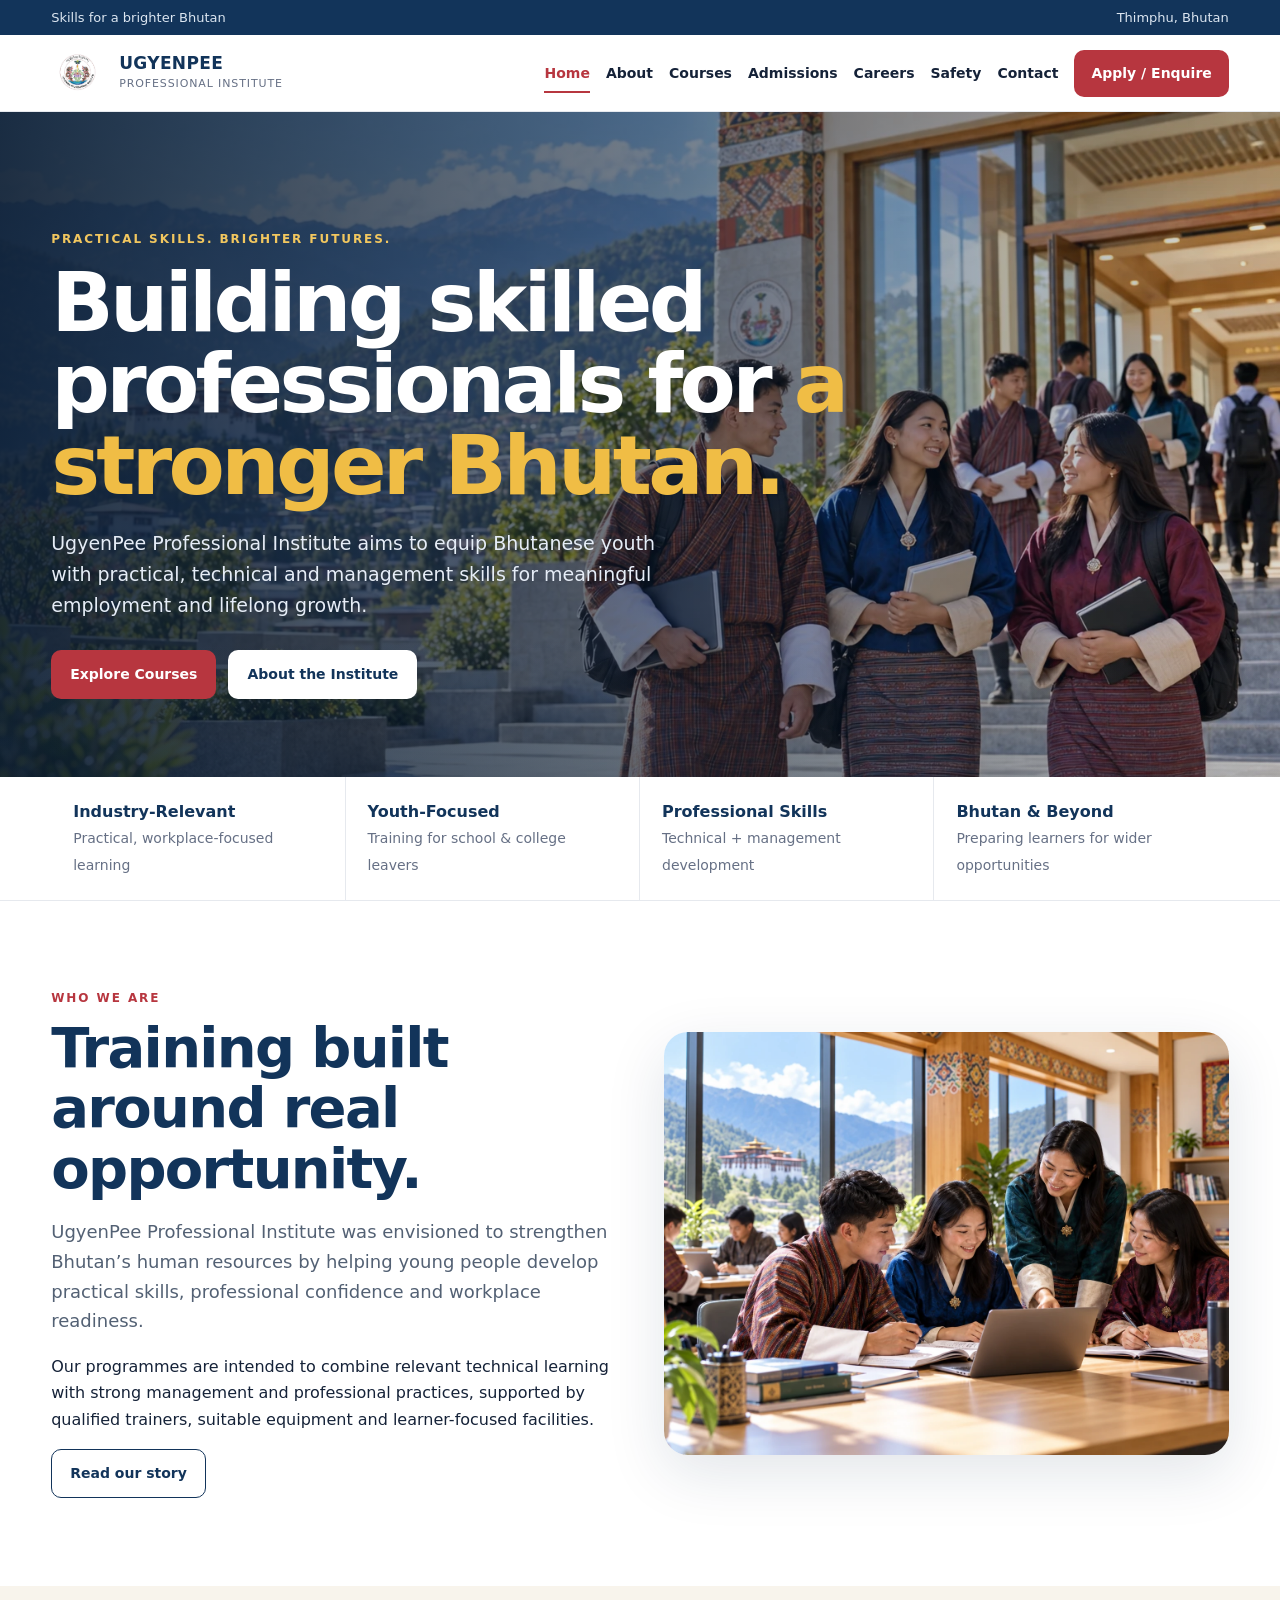
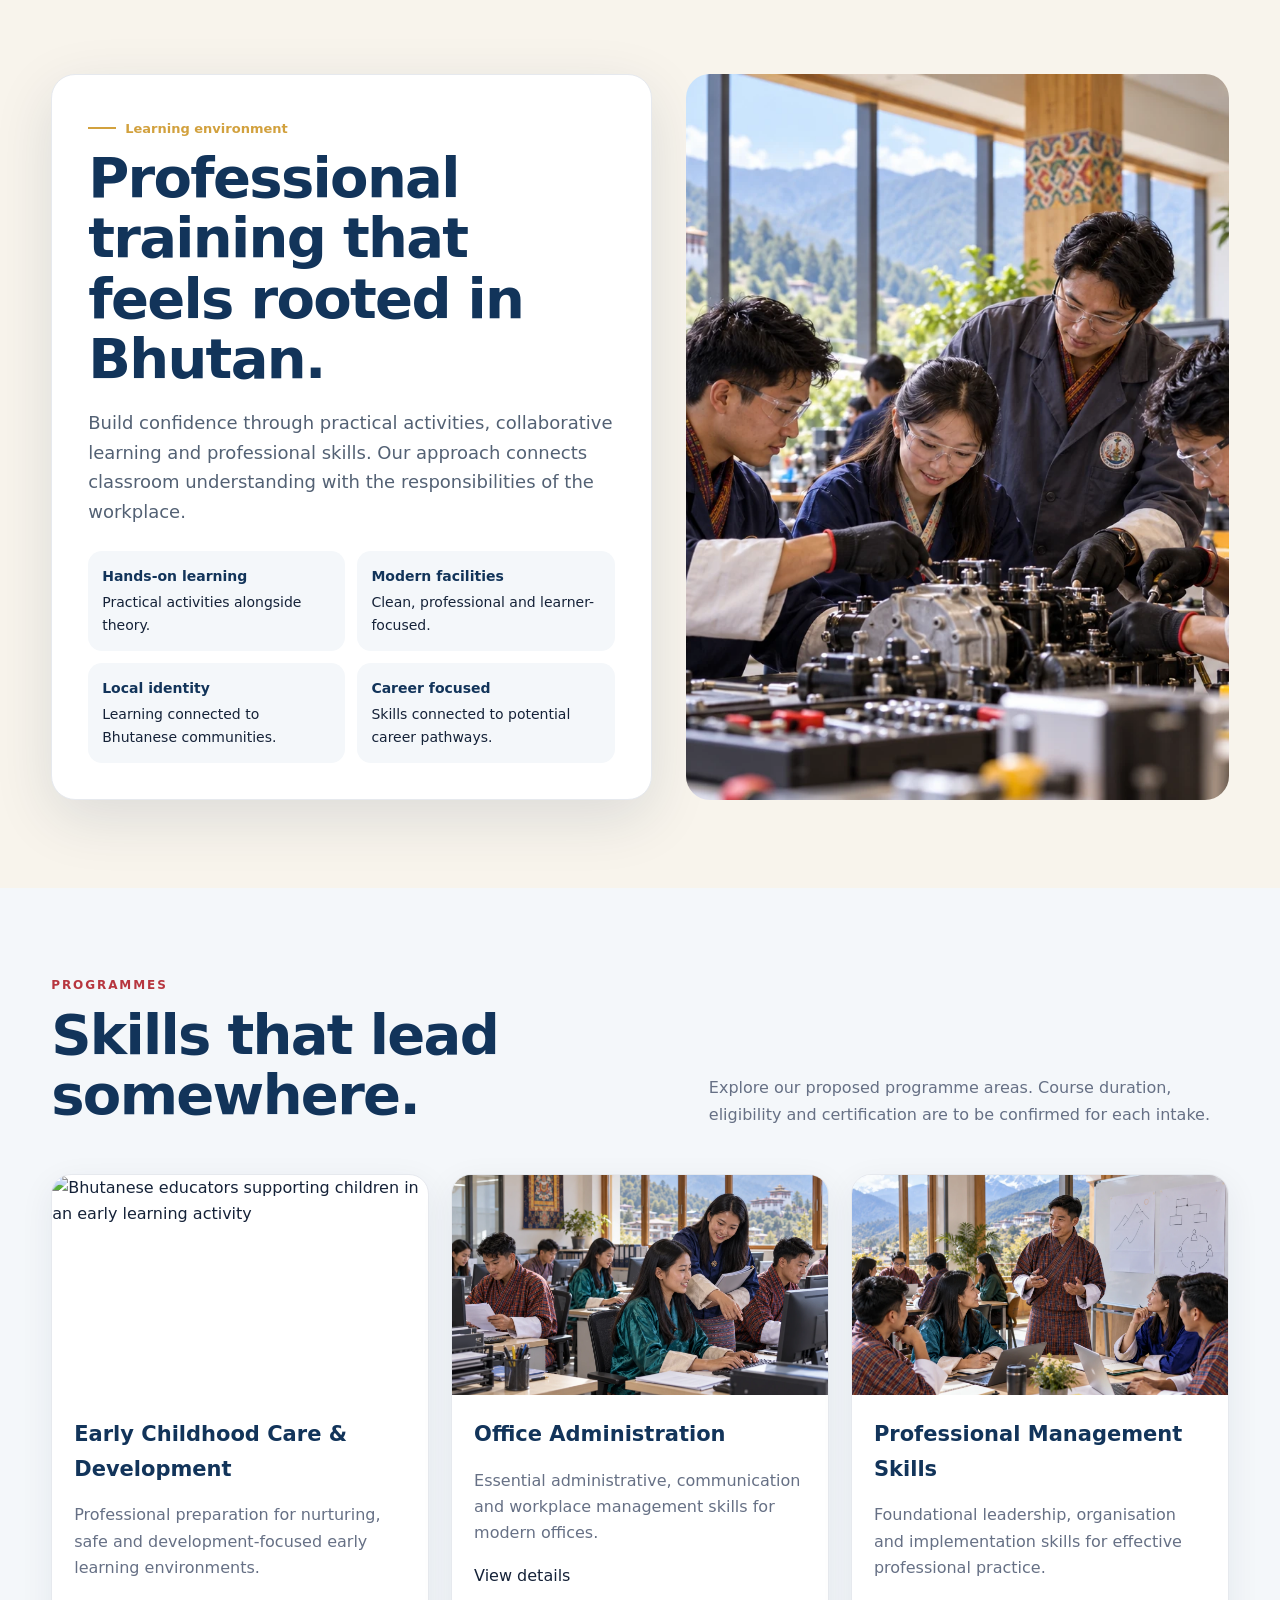
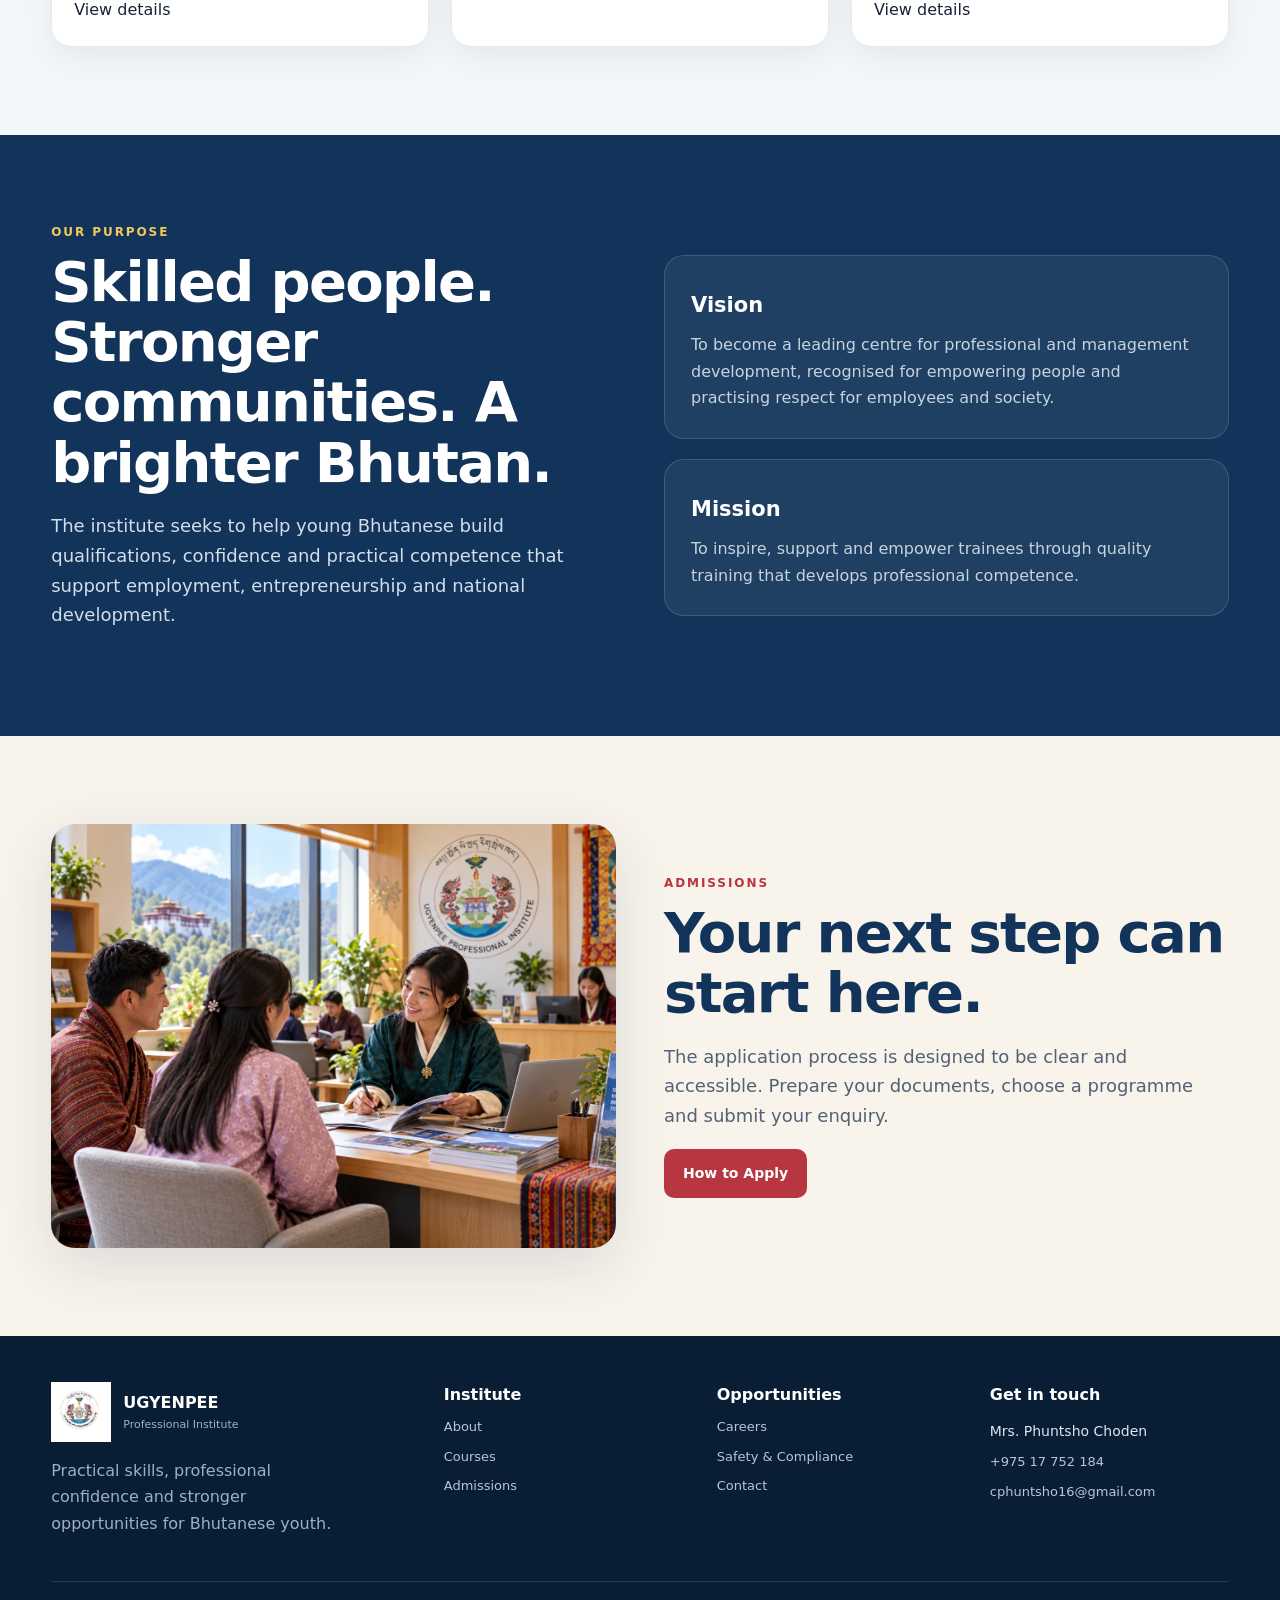
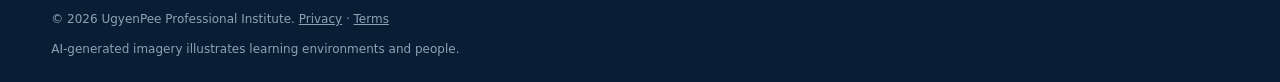
==== commit b210a6a4: "Complete institute pages with Bhutanese assets, contact details and approval placeholders" ====
--- a/index.html
+++ b/index.html
@@ -1,12 +1,12 @@
-<!doctype html><html lang="en"><head><meta charset="utf-8"><meta name="viewport" content="width=device-width,initial-scale=1"><meta name="description" content="UgyenPee Professional Institute — Home"><title>Home | UgyenPee Professional Institute</title><link rel="stylesheet" href="styles.css"></head><body><div class="topbar"><div class="container"><span>Skills for a brighter Bhutan</span><span>Thimphu, Bhutan</span></div></div><header class="site-header"><div class="container nav"><a class="brand" href="index.html"><img src="[data-uri]" alt="UgyenPee Professional Institute logo"><div class="brand-copy"><strong>UGYENPEE</strong><span>Professional Institute</span></div></a><button class="menu-btn" aria-label="Menu" aria-expanded="false">☰</button><nav class="navlinks"><a class="active" href="index.html">Home</a><a class="" href="about.html">About</a><a class="" href="courses.html">Courses</a><a class="" href="admissions.html">Admissions</a><a class="" href="careers.html">Careers</a><a class="" href="safety.html">Safety</a><a class="" href="contact.html">Contact</a><a class="btn btn-primary" href="contact.html">Apply / Enquire</a></nav></div></header><main>
-<section class="hero" style="--hero-image:url('[data-uri]')"><div class="container"><div class="eyebrow">Practical skills. Brighter futures.</div><h1>Building skilled professionals for <em>a stronger Bhutan.</em></h1><p>UgyenPee Professional Institute aims to equip Bhutanese youth with practical, technical and management skills for meaningful employment and lifelong growth.</p><div class="hero-actions"><a class="btn btn-primary" href="courses.html">Explore Courses →</a><a class="btn btn-light" href="about.html">About the Institute</a></div></div></section>
+<!doctype html><html lang="en"><head><meta charset="utf-8"><meta name="viewport" content="width=device-width,initial-scale=1"><meta name="description" content="UgyenPee Professional Institute — Home"><title>Home | UgyenPee Professional Institute</title><link rel="stylesheet" href="styles.css"></head><body><a class="skip-link" href="#main">Skip to content</a><div class="topbar"><div class="container"><span>Skills for a brighter Bhutan</span><span>Thimphu, Bhutan</span></div></div><header class="site-header"><div class="container nav"><a class="brand" href="index.html"><img src="assets/ugyenpee-logo.jpg" width="1080" height="1064" alt="UgyenPee Professional Institute logo"><div class="brand-copy"><strong>UGYENPEE</strong><span>Professional Institute</span></div></a><button class="menu-btn" aria-label="Open navigation" aria-controls="site-navigation" aria-expanded="false">☰</button><nav id="site-navigation" class="navlinks" aria-label="Main navigation"><a class="active" aria-current="page" href="index.html">Home</a><a class="" href="about.html">About</a><a class="" href="courses.html">Courses</a><a class="" href="admissions.html">Admissions</a><a class="" href="careers.html">Careers</a><a class="" href="safety.html">Safety</a><a class="" href="contact.html">Contact</a><a class="btn btn-primary" href="contact.html">Apply / Enquire</a></nav></div></header><main id="main">
+<section class="hero" style="--hero-image:url('assets/campus.webp')"><div class="container"><div class="eyebrow">Practical skills. Brighter futures.</div><h1>Building skilled professionals for <em>a stronger Bhutan.</em></h1><p>UgyenPee Professional Institute aims to equip Bhutanese youth with practical, technical and management skills for meaningful employment and lifelong growth.</p><div class="hero-actions"><a class="btn btn-primary" href="courses.html">Explore Courses</a><a class="btn btn-light" href="about.html">About the Institute</a></div></div></section>
 <section class="trust-strip"><div class="container trust-grid"><div class="trust-item"><strong>Industry-Relevant</strong><span>Practical, workplace-focused learning</span></div><div class="trust-item"><strong>Youth-Focused</strong><span>Training for school & college leavers</span></div><div class="trust-item"><strong>Professional Skills</strong><span>Technical + management development</span></div><div class="trust-item"><strong>Bhutan & Beyond</strong><span>Preparing learners for wider opportunities</span></div></div></section>
-<section class="section"><div class="container grid-2"><div><div class="eyebrow">Who we are</div><h2>Training built around real opportunity.</h2><p class="lead">UgyenPee Professional Institute was envisioned to strengthen Bhutan’s human resources by helping young people develop practical skills, professional confidence and workplace readiness.</p><p>Our programmes are intended to combine relevant technical learning with strong management and professional practices, supported by qualified trainers, suitable equipment and learner-focused facilities.</p><a class="btn btn-outline" href="about.html">Read our story →</a></div><div class="image-card media-highlight"><img src="[data-uri]" alt="Bhutanese learners collaborating in a professional training environment"></div></div></section>
-<section class="section section-cream"><div class="container training-showcase"><div class="training-copy"><span class="section-kicker">Learning environment</span><h2>Professional training that feels rooted in Bhutan.</h2><p class="lead">The visual language of the institute should feel contemporary without losing its Bhutanese identity. Training spaces, learner interaction and practical work are used throughout the site to make each section easier to understand at a glance.</p><div class="training-points"><div class="training-point"><strong>Hands-on learning</strong>Practical activities alongside theory.</div><div class="training-point"><strong>Modern facilities</strong>Clean, professional and learner-focused.</div><div class="training-point"><strong>Local identity</strong>Bhutanese context without looking dated.</div><div class="training-point"><strong>Career focused</strong>Every course points toward real outcomes.</div></div></div><div class="training-image"><img src="https://images.unsplash.com/photo-1531482615713-2afd69097998?auto=format&fit=crop&w=1200&q=88" alt="Students in practical training"></div></div></section>
-<section class="section section-alt"><div class="container"><div class="section-head"><div><div class="eyebrow">Programmes</div><h2>Skills that lead somewhere.</h2></div><p>Initial programme categories for the approval website. Final course duration, certification and eligibility can be updated once confirmed.</p></div><div class="course-grid">
-<article class="course-card"><img src="https://images.unsplash.com/photo-1503454537195-1dcabb73ffb9?auto=format&fit=crop&w=900&q=85" alt="Early childhood learning"><div class="course-body"><h3>Early Childhood Care & Development</h3><p>Professional preparation for nurturing, safe and development-focused early learning environments.</p><a href="courses.html">View details →</a></div></article>
-<article class="course-card"><img src="https://images.unsplash.com/photo-1556761175-b413da4baf72?auto=format&fit=crop&w=900&q=85" alt="Office team working"><div class="course-body"><h3>Office Administration</h3><p>Essential administrative, communication and workplace management skills for modern offices.</p><a href="courses.html">View details →</a></div></article>
-<article class="course-card"><img src="https://images.unsplash.com/photo-1552664730-d307ca884978?auto=format&fit=crop&w=900&q=85" alt="Professional skills workshop"><div class="course-body"><h3>Professional Management Skills</h3><p>Foundational leadership, organisation and implementation skills for effective professional practice.</p><a href="courses.html">View details →</a></div></article>
+<section class="section"><div class="container grid-2"><div><div class="eyebrow">Who we are</div><h2>Training built around real opportunity.</h2><p class="lead">UgyenPee Professional Institute was envisioned to strengthen Bhutan’s human resources by helping young people develop practical skills, professional confidence and workplace readiness.</p><p>Our programmes are intended to combine relevant technical learning with strong management and professional practices, supported by qualified trainers, suitable equipment and learner-focused facilities.</p><a class="btn btn-outline" href="about.html">Read our story</a></div><div class="image-card media-highlight"><img src="assets/classroom.webp" width="1536" height="1024" loading="lazy" decoding="async" alt="Bhutanese learners collaborating in a professional training environment"></div></div></section>
+<section class="section section-cream"><div class="container training-showcase"><div class="training-copy"><span class="section-kicker">Learning environment</span><h2>Professional training that feels rooted in Bhutan.</h2><p class="lead">Build confidence through practical activities, collaborative learning and professional skills. Our approach connects classroom understanding with the responsibilities of the workplace.</p><div class="training-points"><div class="training-point"><strong>Hands-on learning</strong>Practical activities alongside theory.</div><div class="training-point"><strong>Modern facilities</strong>Clean, professional and learner-focused.</div><div class="training-point"><strong>Local identity</strong>Learning connected to Bhutanese communities.</div><div class="training-point"><strong>Career focused</strong>Skills connected to potential career pathways.</div></div></div><div class="training-image"><img src="assets/workshop.webp" width="1536" height="1024" loading="lazy" decoding="async" alt="Bhutanese trainees learning in a technical workshop"></div></div></section>
+<section class="section section-alt"><div class="container"><div class="section-head"><div><div class="eyebrow">Programmes</div><h2>Skills that lead somewhere.</h2></div><p>Explore our proposed programme areas. Course duration, eligibility and certification are to be confirmed for each intake.</p></div><div class="course-grid">
+<article class="course-card"><img src="assets/eccd.webp" width="1536" height="1024" loading="lazy" decoding="async" alt="Bhutanese educators supporting children in an early learning activity"><div class="course-body"><h3>Early Childhood Care & Development</h3><p>Professional preparation for nurturing, safe and development-focused early learning environments.</p><a href="courses.html">View details</a></div></article>
+<article class="course-card"><img src="assets/office.webp" width="1536" height="1024" loading="lazy" decoding="async" alt="Bhutanese trainees practising office administration"><div class="course-body"><h3>Office Administration</h3><p>Essential administrative, communication and workplace management skills for modern offices.</p><a href="courses.html">View details</a></div></article>
+<article class="course-card"><img src="assets/management.webp" width="1536" height="1024" loading="lazy" decoding="async" alt="Bhutanese learners taking part in a management workshop"><div class="course-body"><h3>Professional Management Skills</h3><p>Foundational leadership, organisation and implementation skills for effective professional practice.</p><a href="courses.html">View details</a></div></article>
 </div></div></section>
-<section class="section feature-band"><div class="container grid-2"><div><div class="eyebrow">Our purpose</div><h2>Skilled people. Stronger communities. A brighter Bhutan.</h2><p class="lead" style="color:#d3deea">The institute seeks to help young Bhutanese build qualifications, confidence and practical competence that support employment, entrepreneurship and national development.</p></div><div class="cards-3" style="grid-template-columns:1fr"><div class="card"><h3>Vision</h3><p>To become a leading institute for developing competent professionals and effective management capacity.</p></div><div class="card"><h3>Mission</h3><p>To inspire, support and empower trainees through quality training and relevant professional skills.</p></div></div></div></section>
-<section class="section section-cream"><div class="container grid-2"><div class="image-card"><img src="https://images.unsplash.com/photo-1523580846011-d3a5bc25702b?auto=format&fit=crop&w=1200&q=85" alt="Students learning together"></div><div><div class="eyebrow">Admissions</div><h2>Your next step can start here.</h2><p class="lead">The application process is designed to be clear and accessible. Prepare your documents, choose a programme and submit your enquiry.</p><a class="btn btn-primary" href="admissions.html">How to Apply →</a></div></div></section></main><footer><div class="container footer-grid"><div><div class="footer-brand"><img src="[data-uri]" alt="UgyenPee Professional Institute logo"><div><strong>UGYENPEE</strong><span>Professional Institute</span></div></div><p style="color:#9eb0c3;max-width:300px">Practical skills, professional confidence and stronger opportunities for Bhutanese youth.</p></div><div class="footer-col"><strong>Institute</strong><a href="about.html">About</a><a href="courses.html">Courses</a><a href="admissions.html">Admissions</a></div><div class="footer-col"><strong>Opportunities</strong><a href="careers.html">Careers</a><a href="safety.html">Safety & Compliance</a><a href="contact.html">Contact</a></div><div class="footer-col"><strong>Approval prototype</strong><a href="#">Privacy Policy</a><a href="#">Terms of Service</a></div></div><div class="container copyright">© <span data-year></span> UgyenPee Professional Institute. Approval prototype.</div></footer><script src="script.js"></script></body></html>+<section class="section feature-band"><div class="container grid-2"><div><div class="eyebrow">Our purpose</div><h2>Skilled people. Stronger communities. A brighter Bhutan.</h2><p class="lead" style="color:#d3deea">The institute seeks to help young Bhutanese build qualifications, confidence and practical competence that support employment, entrepreneurship and national development.</p></div><div class="cards-3" style="grid-template-columns:1fr"><div class="card"><h3>Vision</h3><p>To become a leading centre for professional and management development, recognised for empowering people and practising respect for employees and society.</p></div><div class="card"><h3>Mission</h3><p>To inspire, support and empower trainees through quality training that develops professional competence.</p></div></div></div></section>
+<section class="section section-cream"><div class="container grid-2"><div class="image-card"><img src="assets/admissions.webp" width="1536" height="1024" loading="lazy" decoding="async" alt="Bhutanese applicants receiving admissions guidance"></div><div><div class="eyebrow">Admissions</div><h2>Your next step can start here.</h2><p class="lead">The application process is designed to be clear and accessible. Prepare your documents, choose a programme and submit your enquiry.</p><a class="btn btn-primary" href="admissions.html">How to Apply</a></div></div></section></main><footer><div class="container footer-grid"><div><div class="footer-brand"><img src="assets/ugyenpee-logo.jpg" width="1080" height="1064" alt="UgyenPee Professional Institute logo"><div><strong>UGYENPEE</strong><span>Professional Institute</span></div></div><p style="color:#9eb0c3;max-width:300px">Practical skills, professional confidence and stronger opportunities for Bhutanese youth.</p></div><div class="footer-col"><strong>Institute</strong><a href="about.html">About</a><a href="courses.html">Courses</a><a href="admissions.html">Admissions</a></div><div class="footer-col"><strong>Opportunities</strong><a href="careers.html">Careers</a><a href="safety.html">Safety & Compliance</a><a href="contact.html">Contact</a></div><div class="footer-col"><strong>Get in touch</strong><span>Mrs. Phuntsho Choden</span><a href="tel:+97517752184">+975 17 752 184</a><a href="mailto:cphuntsho16@gmail.com">cphuntsho16@gmail.com</a></div></div><div class="container copyright">© <span data-year></span> UgyenPee Professional Institute. <a href="safety.html#privacy">Privacy</a> · <a href="safety.html#terms">Terms</a><br><span>AI-generated imagery illustrates learning environments and people.</span></div></footer><script src="script.js"></script></body></html>
--- a/styles.css
+++ b/styles.css
@@ -2,7 +2,7 @@
 :root{--ink:#152238;--navy:#12345a;--blue:#255f96;--red:#b7363f;--gold:#d2a13e;--cream:#f8f4ec;--mist:#f4f7fa;--line:#e6e9ee;--muted:#667085;--white:#fff;--shadow:0 18px 60px rgba(15,42,72,.12)}
 *{box-sizing:border-box}html{scroll-behavior:smooth}body{margin:0;font-family:Inter,ui-sans-serif,system-ui,-apple-system,BlinkMacSystemFont,"Segoe UI",sans-serif;color:var(--ink);background:#fff;line-height:1.65}img{max-width:100%;display:block}a{text-decoration:none;color:inherit}.container{width:min(1180px,92%);margin:auto}
 .topbar{background:var(--navy);color:#dce6f1;font-size:12px}.topbar .container{display:flex;justify-content:space-between;gap:20px;padding:7px 0}.site-header{position:sticky;top:0;z-index:50;background:rgba(255,255,255,.96);backdrop-filter:blur(14px);border-bottom:1px solid var(--line)}.nav{display:flex;justify-content:space-between;align-items:center;min-height:76px}.brand{display:flex;align-items:center;gap:12px}.brand img{width:56px;height:56px;object-fit:contain;border-radius:50%;background:#fff}.brand-copy strong{display:block;color:var(--navy);font-size:17px;line-height:1.1;letter-spacing:.02em}.brand-copy span{display:block;color:var(--muted);font-size:11px;margin-top:3px;text-transform:uppercase;letter-spacing:.08em}.navlinks{display:flex;align-items:center;gap:22px;font-size:14px;font-weight:700}.navlinks a{padding:8px 0;position:relative}.navlinks a.active,.navlinks a:hover{color:var(--red)}.navlinks a.active:after{content:"";position:absolute;left:0;right:0;bottom:0;height:2px;background:var(--red)}.menu-btn{display:none;border:0;background:transparent;font-size:28px;color:var(--navy);padding:8px}.btn{display:inline-flex;align-items:center;justify-content:center;gap:8px;padding:12px 18px;border-radius:10px;border:1px solid transparent;font-weight:800;font-size:14px;cursor:pointer}.btn-primary{background:var(--red);color:#fff}.btn-primary:hover{background:#9f2d35}.btn-outline{border-color:var(--navy);color:var(--navy);background:#fff}.btn-light{background:#fff;color:var(--navy)}
-.hero{position:relative;min-height:660px;display:flex;align-items:flex-end;color:#fff;background:linear-gradient(90deg,rgba(8,26,48,.91),rgba(8,26,48,.56) 52%,rgba(8,26,48,.13)),var(--hero-image,url("https://images.unsplash.com/photo-1523050854058-8df90110c9f1?auto=format&fit=crop&w=2000&q=88")) center/cover no-repeat}.hero .container{padding:118px 0 78px}.eyebrow{text-transform:uppercase;letter-spacing:.16em;font-size:12px;font-weight:900;color:var(--red)}.hero .eyebrow{color:#f2c75f}.hero h1{font-size:clamp(48px,7vw,82px);line-height:.99;letter-spacing:-.045em;max-width:880px;margin:12px 0 22px}.hero h1 em{font-style:normal;color:#f0bd45}.hero p{max-width:720px;font-size:19px;color:#e6edf7}.hero-actions{display:flex;gap:12px;flex-wrap:wrap;margin-top:28px}
+.hero{position:relative;min-height:660px;display:flex;align-items:flex-end;color:#fff;background:linear-gradient(90deg,rgba(8,26,48,.91),rgba(8,26,48,.56) 52%,rgba(8,26,48,.13)),var(--hero-image,url("assets/campus.webp")) center/cover no-repeat}.hero .container{padding:118px 0 78px}.eyebrow{text-transform:uppercase;letter-spacing:.16em;font-size:12px;font-weight:900;color:var(--red)}.hero .eyebrow{color:#f2c75f}.hero h1{font-size:clamp(48px,7vw,82px);line-height:.99;letter-spacing:-.045em;max-width:880px;margin:12px 0 22px}.hero h1 em{font-style:normal;color:#f0bd45}.hero p{max-width:720px;font-size:19px;color:#e6edf7}.hero-actions{display:flex;gap:12px;flex-wrap:wrap;margin-top:28px}
 .trust-strip{background:#fff;border-bottom:1px solid var(--line)}.trust-grid{display:grid;grid-template-columns:repeat(4,1fr)}.trust-item{padding:22px;border-right:1px solid var(--line)}.trust-item:last-child{border-right:0}.trust-item strong{display:block;color:var(--navy);font-size:16px}.trust-item span{color:var(--muted);font-size:12px}
 .section{padding:88px 0}.section-alt{background:var(--mist)}.section-cream{background:var(--cream)}.section h2,.page-hero h1{color:var(--navy);font-size:clamp(36px,5vw,56px);line-height:1.08;letter-spacing:-.03em;margin:9px 0 18px}.lead{font-size:18px;color:#536174;max-width:780px}.grid-2{display:grid;grid-template-columns:1fr 1fr;gap:48px;align-items:center}.image-card{border-radius:24px;overflow:hidden;box-shadow:var(--shadow);min-height:420px}.image-card img{width:100%;height:100%;min-height:420px;object-fit:cover}.image-card.tall img{min-height:520px}.stats-grid{display:grid;grid-template-columns:repeat(3,1fr);gap:18px;margin-top:28px}.stat-card{background:#fff;border:1px solid var(--line);padding:22px;border-radius:16px}.stat-card strong{display:block;color:var(--navy);font-size:28px;line-height:1}.stat-card span{display:block;color:var(--muted);font-size:13px;margin-top:8px}
 .cards-3{display:grid;grid-template-columns:repeat(3,1fr);gap:20px}.card{background:#fff;border:1px solid var(--line);border-radius:20px;padding:26px;box-shadow:0 8px 30px rgba(15,42,72,.06)}.card h3{margin:6px 0 10px;color:var(--navy);font-size:21px}.card p{color:var(--muted);margin:0}.icon{font-size:30px}
@@ -21,3 +21,10 @@
 @media(max-width:620px){.topbar .container{font-size:10px}.brand-copy span{display:none}.brand img{width:48px;height:48px}.nav{min-height:68px}.navlinks{top:69px}.hero{min-height:620px;background-position:62% center}.hero h1{font-size:46px}.hero p{font-size:16px}.hero-actions .btn{width:100%}.trust-grid,.course-grid,.cards-3,.career-grid,.stats-grid,.footer-grid,.form-row{grid-template-columns:1fr}.trust-item{border-right:0!important;border-bottom:1px solid var(--line)}.section{padding:64px 0}.section-head{display:block}.section-head p{margin-top:8px}.image-card,.image-card img{min-height:300px}.page-hero{padding:62px 0 52px}.footer-grid{gap:24px}}
 
 .hero:after{content:"";position:absolute;inset:auto 0 0;height:140px;background:linear-gradient(transparent,rgba(8,26,48,.16));pointer-events:none}.hero .container{position:relative;z-index:1}.media-highlight{position:relative}.media-highlight:after{content:"";position:absolute;inset:18px -18px -18px 18px;border:1px solid rgba(210,161,62,.45);border-radius:24px;z-index:-1}.image-card img{transition:transform .45s ease}.image-card:hover img{transform:scale(1.025)}.section-kicker{display:inline-flex;align-items:center;gap:9px;color:var(--gold);font-weight:800;font-size:13px}.section-kicker:before{content:"";width:28px;height:2px;background:var(--gold)}.training-showcase{display:grid;grid-template-columns:1.05fr .95fr;gap:34px;align-items:stretch}.training-copy{padding:36px;border-radius:24px;background:#fff;border:1px solid var(--line);box-shadow:var(--shadow)}.training-image{border-radius:24px;overflow:hidden;min-height:420px}.training-image img{width:100%;height:100%;object-fit:cover}.training-points{display:grid;grid-template-columns:1fr 1fr;gap:12px;margin-top:24px}.training-point{padding:14px;border-radius:14px;background:var(--mist);font-size:13px}.training-point strong{display:block;color:var(--navy);margin-bottom:3px}@media(max-width:940px){.training-showcase{grid-template-columns:1fr}}@media(max-width:620px){.training-points{grid-template-columns:1fr}.training-image{min-height:300px}}
+
+
+/* Responsive polish and accessibility */
+:focus-visible{outline:3px solid #d2a13e;outline-offset:4px}.skip-link{position:fixed;top:-100px;left:1rem;z-index:100;background:white;padding:12px 18px}.skip-link:focus{top:8px}.navlinks .btn-primary,.navlinks .btn-primary:hover{color:#fff;padding:11px 16px}.brand{flex-shrink:0}.brand img,.footer-brand img{border-radius:0}.image-card{min-height:0;aspect-ratio:4/3}.image-card img,.image-card.tall img{min-height:0;width:100%;height:100%;object-fit:cover}.training-image img{height:100%;min-height:420px;object-fit:cover}.hero h1{max-width:800px}.hero p{max-width:630px}.footer-col{min-width:0}.footer-col a{overflow-wrap:anywhere}.footer-col span{display:block;margin-top:12px;font-size:14px}.meta-row{font-size:14px;align-items:start}.meta-row>*{flex:1}.course-enquire{display:inline-block;margin-top:20px;color:var(--red);font-weight:700}.pending{color:#755415;font-size:14px}.form h3{font-size:26px;margin:0}.form p{margin:0;color:var(--muted)}.form input,.form select,.form textarea{font-size:16px}.form label{font-size:14px}.policy{max-width:850px}.policy a,.contact-card a{color:var(--blue);text-decoration:underline;overflow-wrap:anywhere}section[id]{scroll-margin-top:110px}.training-point{font-size:14px}.trust-item span{font-size:14px}.copyright a{text-decoration:underline}.copyright span{display:inline-block;margin-top:10px}.navlinks{gap:16px}.topbar{font-size:13px}
+@media(max-width:1050px){.navlinks{position:absolute;top:100%;left:0;right:0;background:white;border-bottom:1px solid var(--line);display:none;flex-direction:column;align-items:stretch;padding:16px 4%;gap:4px;box-shadow:0 18px 40px rgba(15,42,72,.12);max-height:calc(100dvh - 80px);overflow:auto}.navlinks.open{display:flex}.navlinks a{padding:11px 4px}.menu-btn{display:block}}
+@media(max-width:620px){.hero{min-height:650px;background-position:66% center}.hero h1{font-size:clamp(37px,10.8vw,48px);line-height:1.06}.hero .container{padding-top:68px}.section h2,.page-hero h1{font-size:clamp(32px,9vw,42px)}.image-card{min-height:0}.image-card img,.image-card.tall img{min-height:0}.training-copy{padding:24px}.training-image{min-height:0;aspect-ratio:4/3}.training-image img{min-height:0}.grid-2{gap:30px}.callout{padding:26px}.trust-grid{grid-template-columns:1fr 1fr}.trust-item{padding:18px 12px}.trust-item strong{font-size:14px}.trust-item span{font-size:13px}.topbar .container{font-size:12px}.brand-copy span{display:block;font-size:10px}.brand img{width:56px;height:56px}.form-row{gap:14px}}
+@media(prefers-reduced-motion:reduce){html{scroll-behavior:auto}*,*:before,*:after{transition:none!important}}
